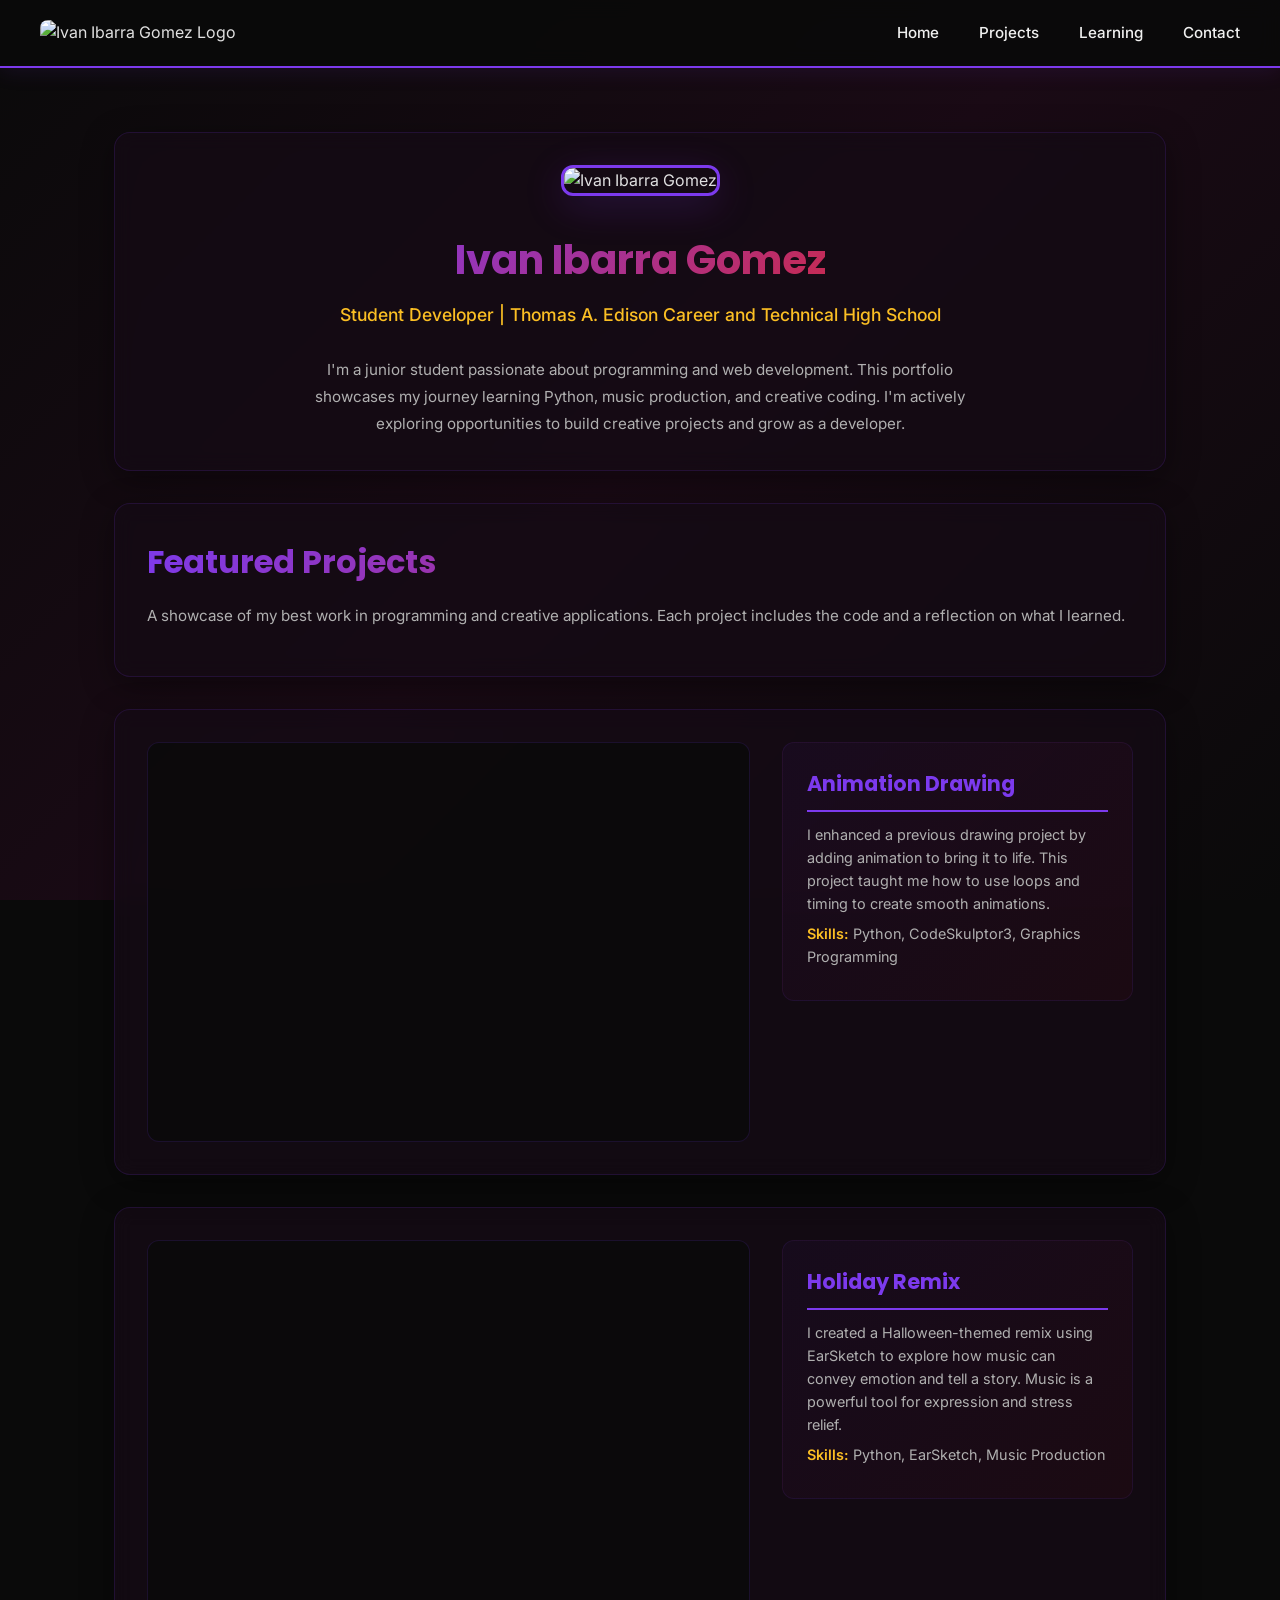
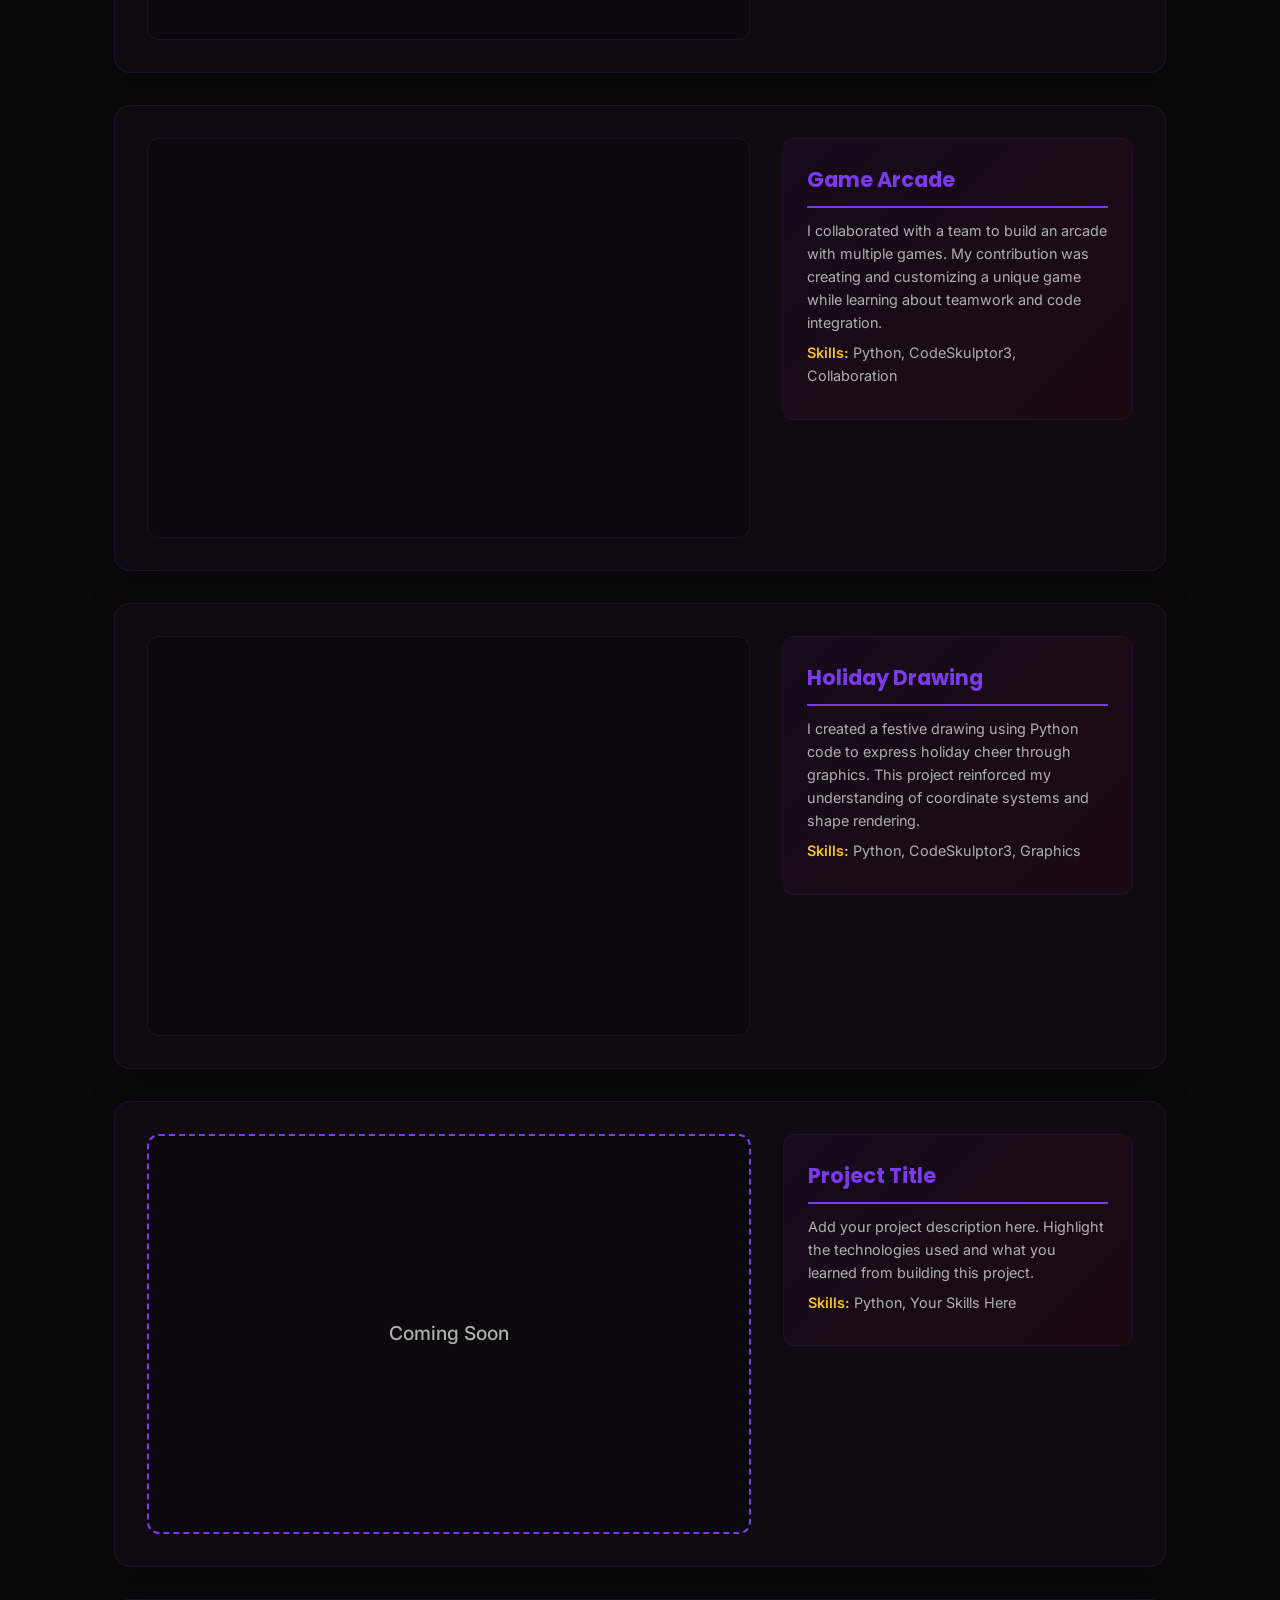
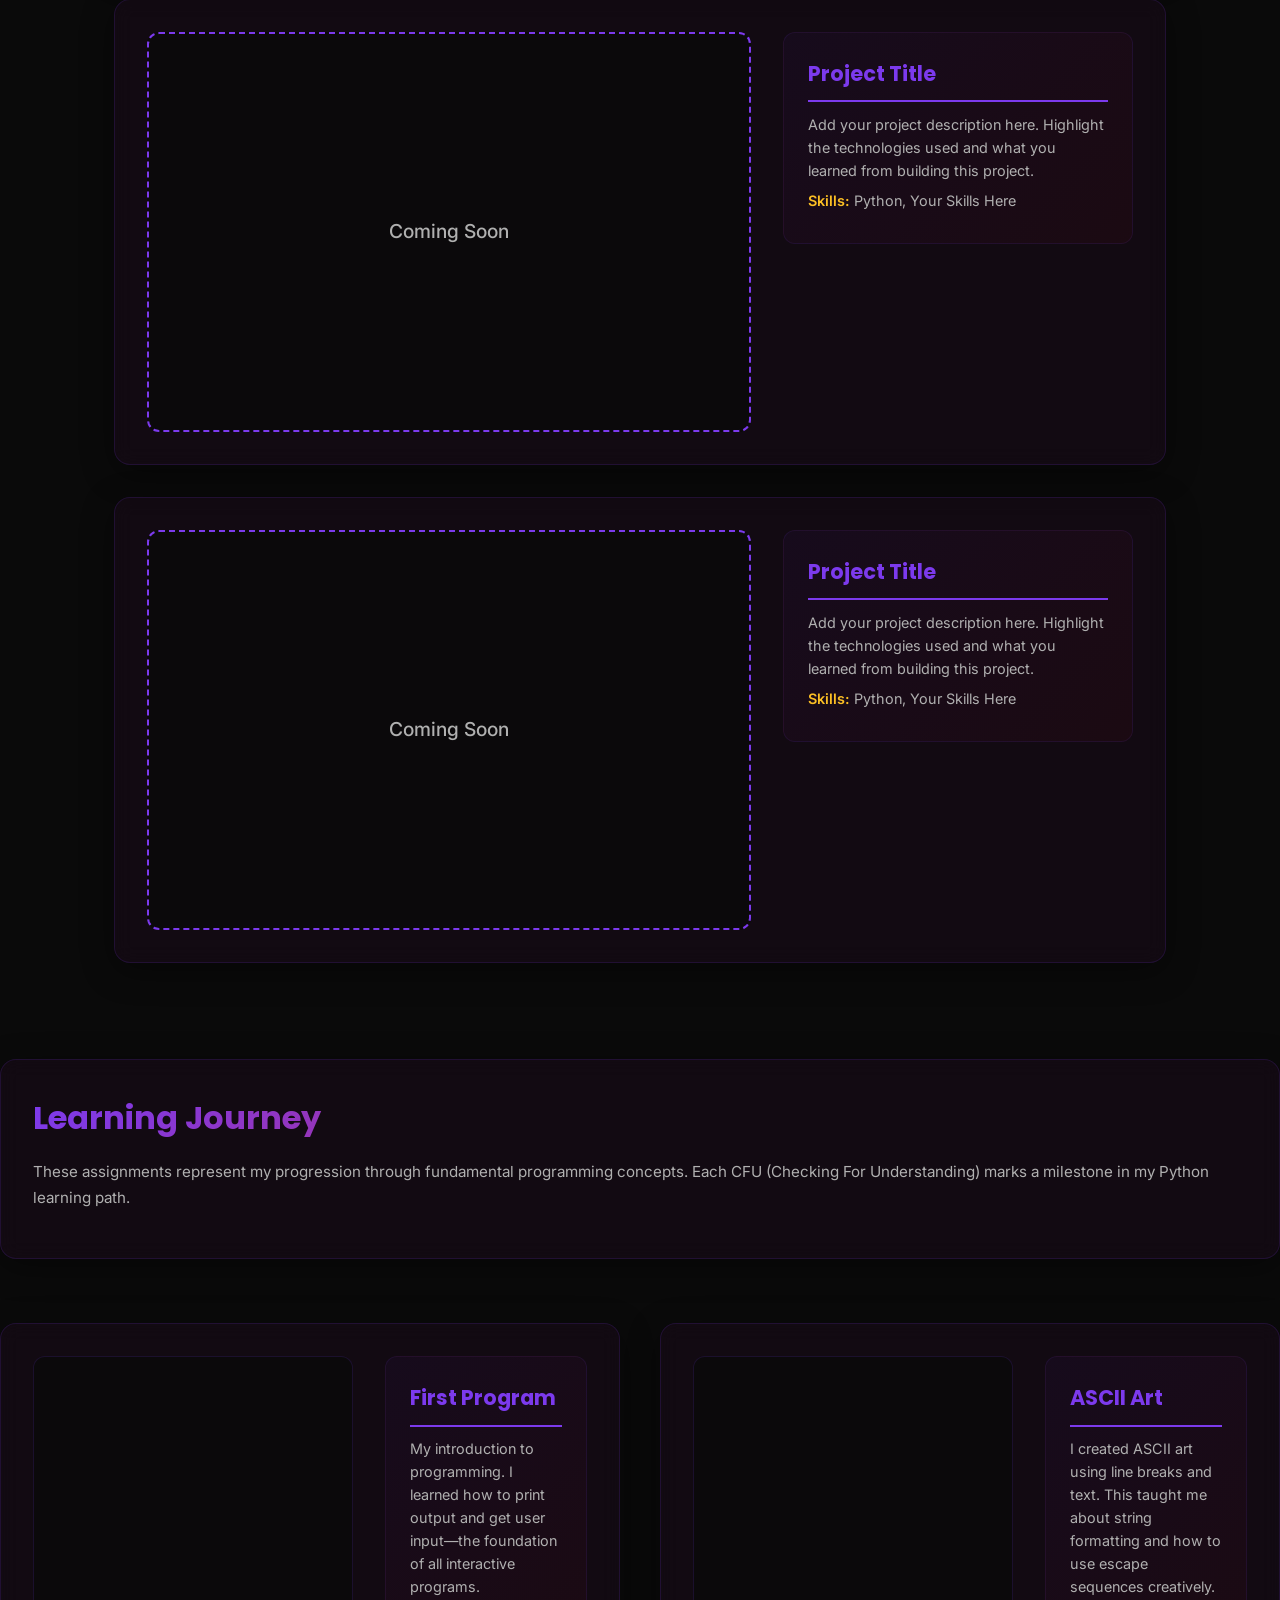
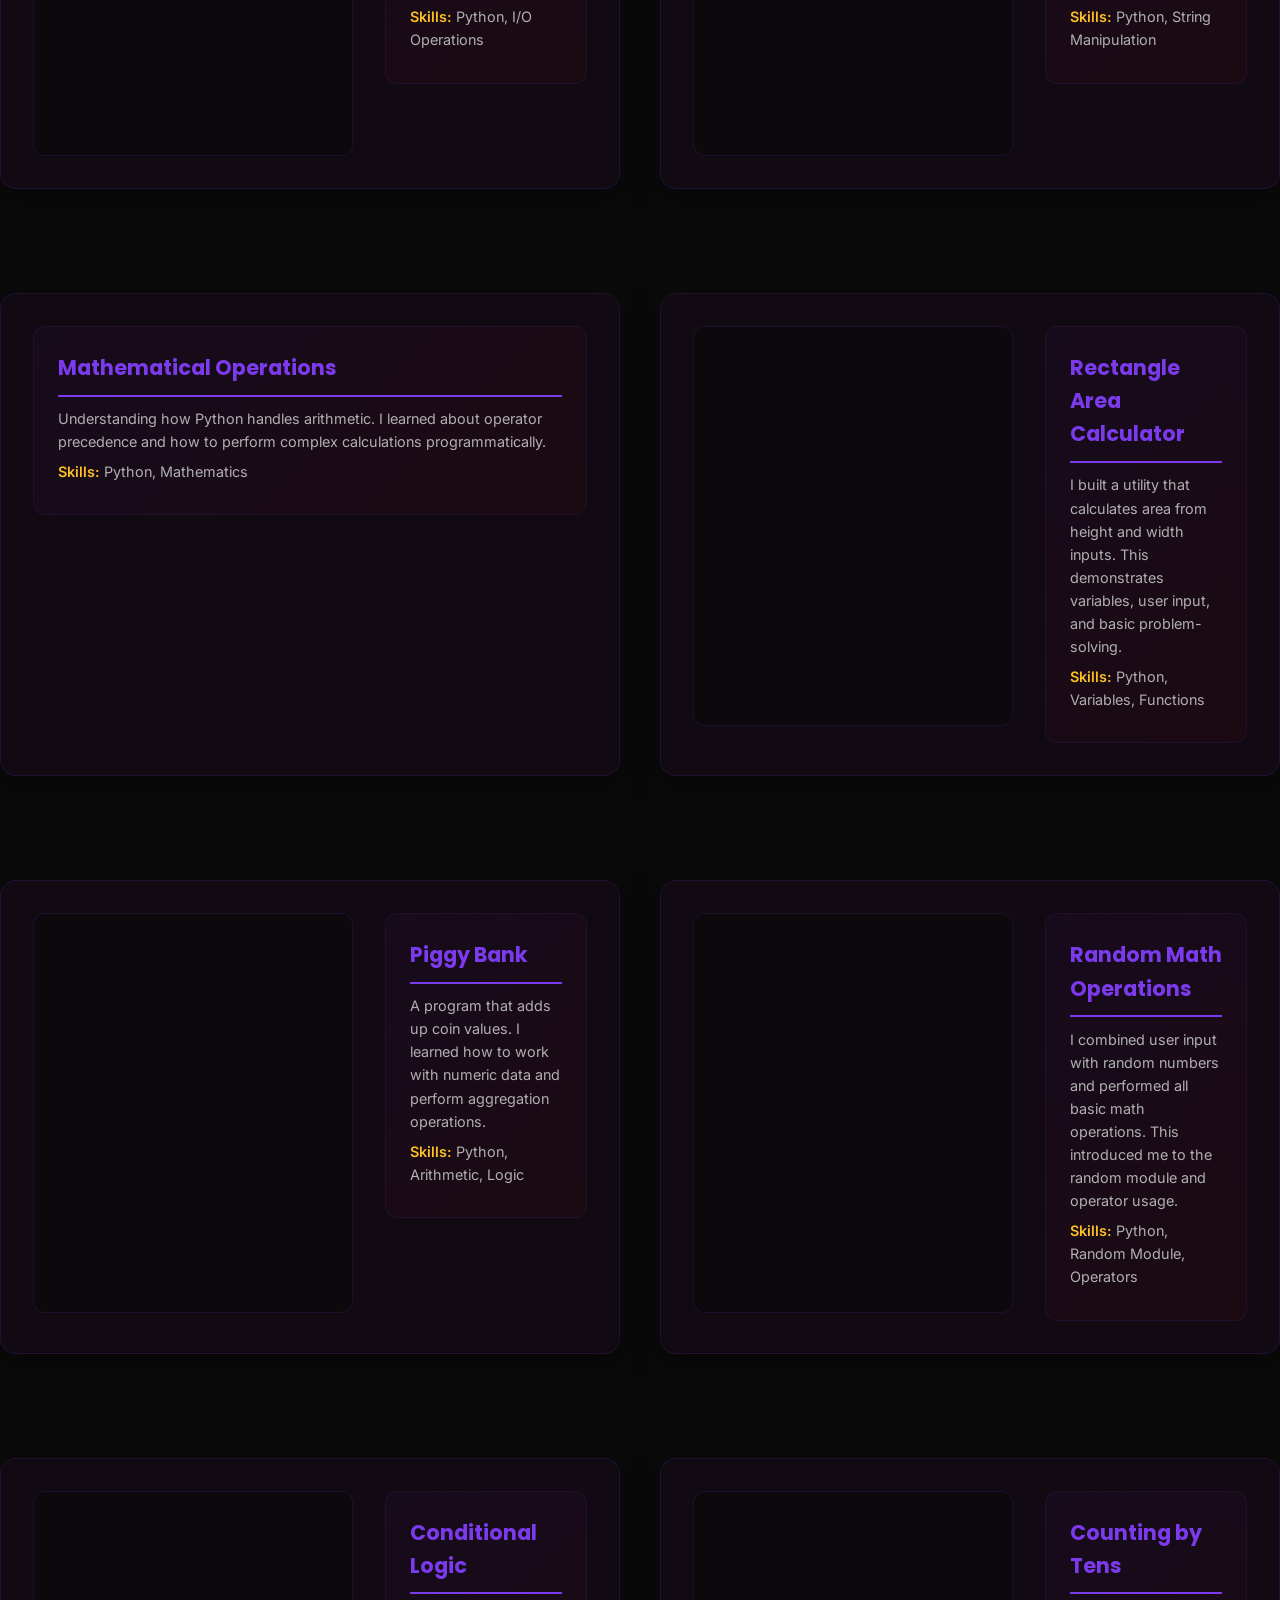
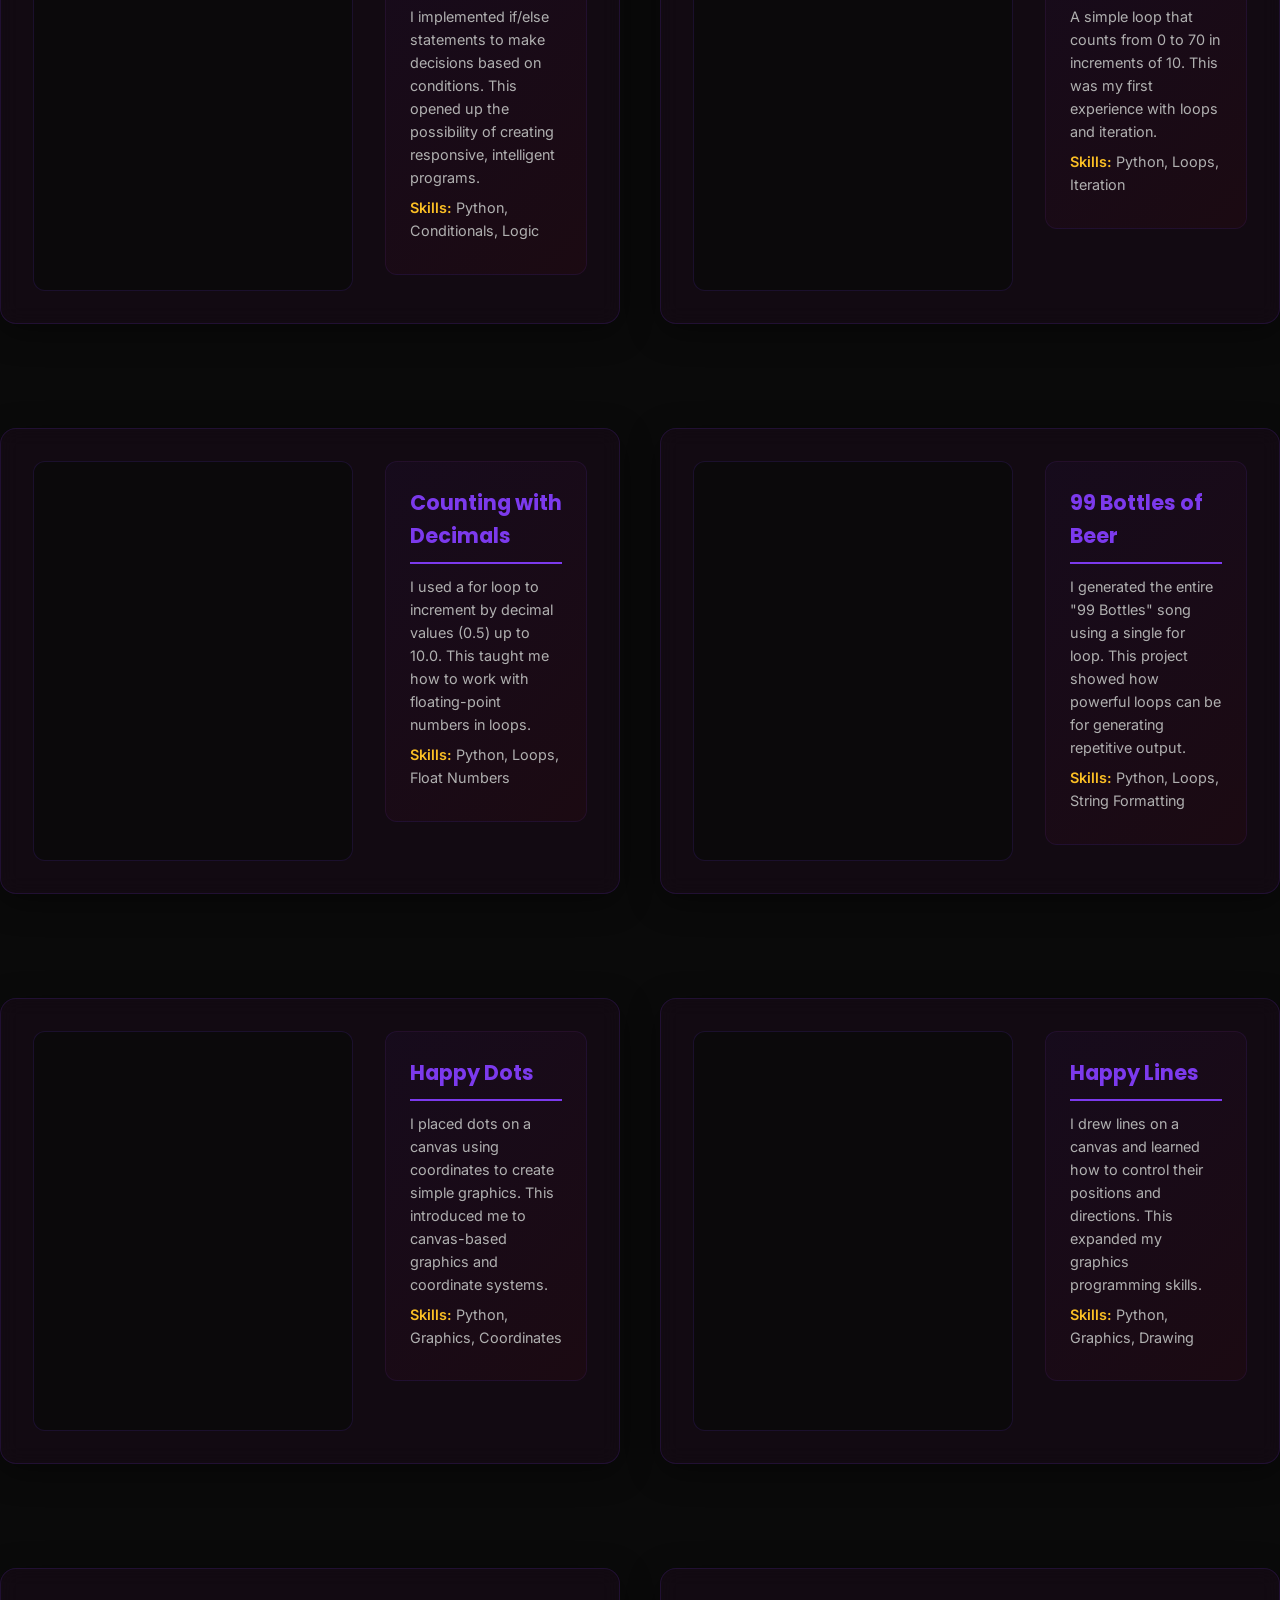
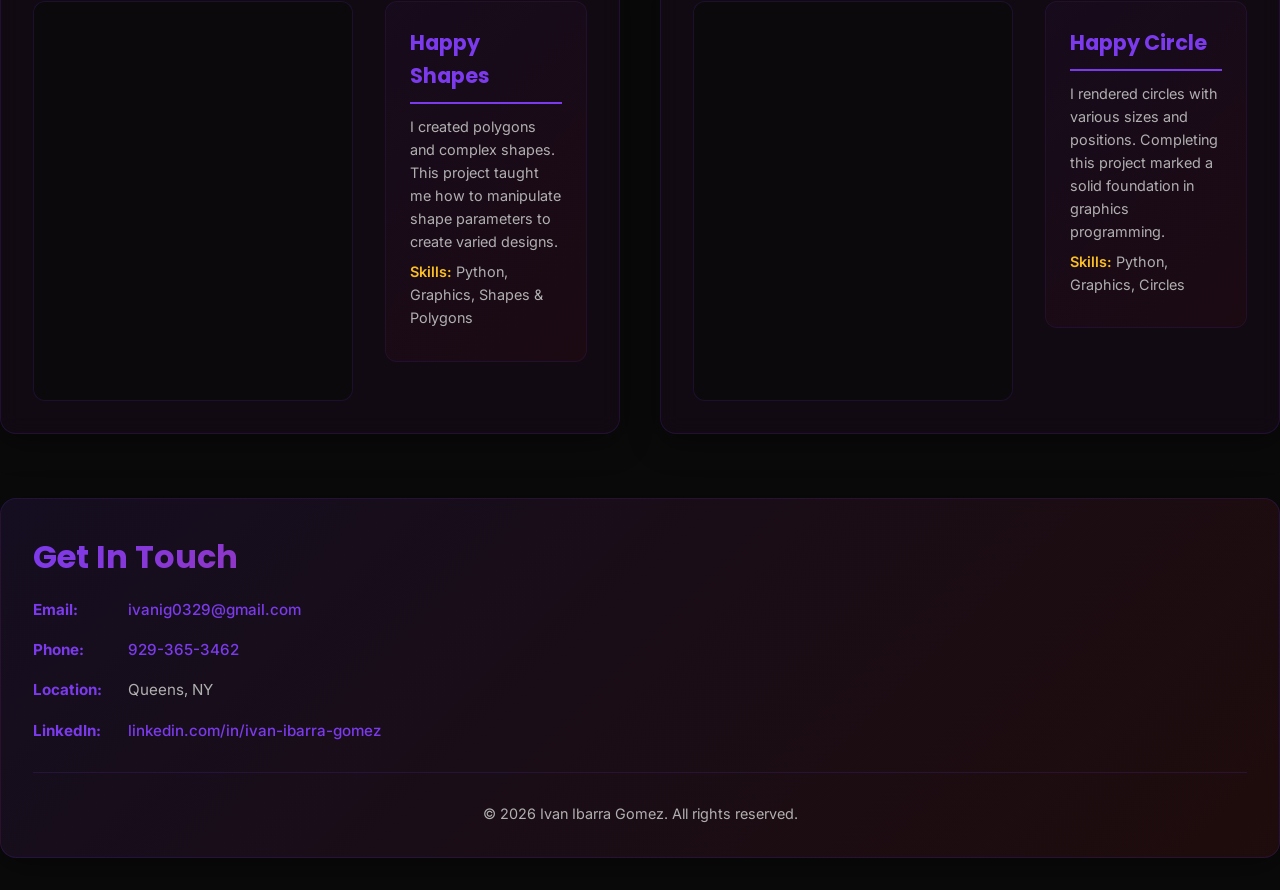
==== index.html @ 998ec5d0 "Update HTML: add profile photo references, add 3 featured project placeholders, complete bio text" ====
<!DOCTYPE html>
<html lang="en">
<head>
  <meta charset="UTF-8" />
  <meta name="viewport" content="width=device-width, initial-scale=1.0" />

  <meta name="description" content="Ivan Ibarra Gomez | Junior Fall Portfolio - Programming and Web Development Projects" />
  <meta name="keywords" content="portfolio, junior, projects, programming, web development, python, codeskulptor" />
  <meta name="author" content="Ivan Ibarra Gomez" />

  <title>Ivan Ibarra Gomez | Portfolio</title>

  <!-- Main stylesheet -->
  <link rel="stylesheet" href="style.css" />

  <!-- Favicon -->
  <link rel="icon" type="image/x-icon" href="favicon.png" />

  <!-- Google Fonts -->
  <link rel="preconnect" href="https://fonts.googleapis.com" />
  <link rel="preconnect" href="https://fonts.gstatic.com" crossorigin />
  <link href="https://fonts.googleapis.com/css2?family=Inter:wght@300;400;500;600;700&family=Poppins:wght@600;700&display=swap" rel="stylesheet" />
</head>

<body>

  <!-- NAVBAR -->
  <header>
    <nav class="navbar">
      <div class="navbar-left">
        <img src="profile.jpg" alt="Ivan Ibarra Gomez Logo" />
      </div>

      <ul class="navbar-right">
        <li><a href="#home">Home</a></li>
        <li><a href="#projects">Projects</a></li>
        <li><a href="#cfus">Learning</a></li>
        <li><a href="#contact">Contact</a></li>
      </ul>
    </nav>
  </header>

  <!-- MAIN CONTENT -->
  <main class="home-card" id="home">

    <!-- ABOUT / BIO CARD -->
    <section class="resource-card">
      <div class="bio">
        <div class="bio-pic">
          <img src="profile.jpg" alt="Ivan Ibarra Gomez" />
        </div>

        <div class="bio-text">
          <h1>Ivan Ibarra Gomez</h1>
          <h4>Student Developer | Thomas A. Edison Career and Technical High School</h4>
          <p>
            I'm a junior student passionate about programming and web development. This portfolio showcases my journey learning Python, music production, and creative coding. I'm actively exploring opportunities to build creative projects and grow as a developer.
          </p>
        </div>
      </div>
    </section>

    <!-- PROJECTS SECTION -->
    <section class="resource-card" id="projects">
      <h2>Featured Projects</h2>
      <p>A showcase of my best work in programming and creative applications. Each project includes the code and a reflection on what I learned.</p>
    </section>

    <!-- PROJECT 1: Animation Drawing -->
    <section class="resource-card">
      <div class="project">
        <iframe src="https://py3.codeskulptor.org/#user310_ij83y7EP8w_0.py" title="Animation Drawing Project"></iframe>

        <div class="reflection">
          <h3>Animation Drawing</h3>
          <p>
            I enhanced a previous drawing project by adding animation to bring it to life. This project taught me how to use loops and timing to create smooth animations.
          </p>
          <p><strong>Skills:</strong> Python, CodeSkulptor3, Graphics Programming</p>
        </div>
      </div>
    </section>

    <!-- PROJECT 2: Holiday Remix -->
    <section class="resource-card">
      <div class="project">
        <iframe width="100%" height="400" src="https://earsketch.gatech.edu/earsketch2/?sharing=N8_laJh599JZl4dzbaPSQQ&embedded=true"></iframe>
        <div class="reflection">
          <h3>Holiday Remix</h3>
          <p>
            I created a Halloween-themed remix using EarSketch to explore how music can convey emotion and tell a story. Music is a powerful tool for expression and stress relief.
          </p>
          <p><strong>Skills:</strong> Python, EarSketch, Music Production</p>
        </div>
      </div>
    </section>

    <!-- PROJECT 3: Game Arcade -->
    <section class="resource-card">
      <div class="project">
        <iframe src="https://py3.codeskulptor.org/?authuser=0#user310_ZbAPUK5KcWlrLmB.py" title="Game Arcade Project"></iframe>

        <div class="reflection">
          <h3>Game Arcade</h3>
          <p>
            I collaborated with a team to build an arcade with multiple games. My contribution was creating and customizing a unique game while learning about teamwork and code integration.
          </p>
          <p><strong>Skills:</strong> Python, CodeSkulptor3, Collaboration</p>
        </div>
      </div>
    </section>

    <!-- PROJECT 4: Holiday Drawing -->
    <section class="resource-card">
      <div class="project">
        <iframe src="https://py3.codeskulptor.org/?authuser=0#user310_fMppc1yhSt_0.py" title="Holiday Drawing Project"></iframe>

        <div class="reflection">
          <h3>Holiday Drawing</h3>
          <p>
            I created a festive drawing using Python code to express holiday cheer through graphics. This project reinforced my understanding of coordinate systems and shape rendering.
          </p>
          <p><strong>Skills:</strong> Python, CodeSkulptor3, Graphics</p>
        </div>
      </div>
    </section>

    <!-- PROJECT 5: Coming Soon -->
    <section class="resource-card">
      <div class="project">
        <div class="placeholder-iframe">
          <p>Coming Soon</p>
        </div>

        <div class="reflection">
          <h3>Project Title</h3>
          <p>
            Add your project description here. Highlight the technologies used and what you learned from building this project.
          </p>
          <p><strong>Skills:</strong> Python, Your Skills Here</p>
        </div>
      </div>
    </section>

    <!-- PROJECT 6: Coming Soon -->
    <section class="resource-card">
      <div class="project">
        <div class="placeholder-iframe">
          <p>Coming Soon</p>
        </div>

        <div class="reflection">
          <h3>Project Title</h3>
          <p>
            Add your project description here. Highlight the technologies used and what you learned from building this project.
          </p>
          <p><strong>Skills:</strong> Python, Your Skills Here</p>
        </div>
      </div>
    </section>

    <!-- PROJECT 7: Coming Soon -->
    <section class="resource-card">
      <div class="project">
        <div class="placeholder-iframe">
          <p>Coming Soon</p>
        </div>

        <div class="reflection">
          <h3>Project Title</h3>
          <p>
            Add your project description here. Highlight the technologies used and what you learned from building this project.
          </p>
          <p><strong>Skills:</strong> Python, Your Skills Here</p>
        </div>
      </div>
    </section>

  </main>

  <!-- CFUS / LEARNING SECTION -->
  <section class="resource-card" id="cfus">
    <h2>Learning Journey</h2>
    <p>These assignments represent my progression through fundamental programming concepts. Each CFU (Checking For Understanding) marks a milestone in my Python learning path.</p>
  </section>

  <div class="new-grid">
    <!-- CFU #1 -->
    <section class="resource-card">
      <div class="project">
        <iframe src="https://py3.codeskulptor.org/#user311_OfkSlnHh4y_0.py" title="CFU #1: First Program"></iframe>
        <div class="reflection">
          <h3>First Program</h3>
          <p>My introduction to programming. I learned how to print output and get user input—the foundation of all interactive programs.</p>
          <p><strong>Skills:</strong> Python, I/O Operations</p>
        </div>
      </div>
    </section>

    <!-- CFU #2 -->
    <section class="resource-card">
      <div class="project">
        <iframe src="https://py3.codeskulptor.org/#user310_QPef5Xkw5dmSYdQ.py" title="CFU #2: ASCII Art"></iframe>
        <div class="reflection">
          <h3>ASCII Art</h3>
          <p>I created ASCII art using line breaks and text. This taught me about string formatting and how to use escape sequences creatively.</p>
          <p><strong>Skills:</strong> Python, String Manipulation</p>
        </div>
      </div>
    </section>

    <!-- CFU #3 -->
    <section class="resource-card">
      <div class="project">
        <div class="reflection">
          <h3>Mathematical Operations</h3>
          <p>Understanding how Python handles arithmetic. I learned about operator precedence and how to perform complex calculations programmatically.</p>
          <p><strong>Skills:</strong> Python, Mathematics</p>
        </div>
      </div>
    </section>

    <!-- CFU #4 -->
    <section class="resource-card">
      <div class="project">
        <iframe src="https://py3.codeskulptor.org/#user310_FG5c18AMWNDOZmO.py" title="CFU #4: Rectangle Calculator"></iframe>
        <div class="reflection">
          <h3>Rectangle Area Calculator</h3>
          <p>I built a utility that calculates area from height and width inputs. This demonstrates variables, user input, and basic problem-solving.</p>
          <p><strong>Skills:</strong> Python, Variables, Functions</p>
        </div>
      </div>
    </section>

    <!-- CFU #5 -->
    <section class="resource-card">
      <div class="project">
        <iframe src="https://py3.codeskulptor.org/#user310_QPef5Xkw5dmSYdQ.py" title="CFU #5: Piggy Bank"></iframe>
        <div class="reflection">
          <h3>Piggy Bank</h3>
          <p>A program that adds up coin values. I learned how to work with numeric data and perform aggregation operations.</p>
          <p><strong>Skills:</strong> Python, Arithmetic, Logic</p>
        </div>
      </div>
    </section>

    <!-- CFU #6 -->
    <section class="resource-card">
      <div class="project">
        <iframe src="https://py3.codeskulptor.org/#user310_AxSGploixjKQURq.py" title="CFU #6: Math Operations"></iframe>
        <div class="reflection">
          <h3>Random Math Operations</h3>
          <p>I combined user input with random numbers and performed all basic math operations. This introduced me to the random module and operator usage.</p>
          <p><strong>Skills:</strong> Python, Random Module, Operators</p>
        </div>
      </div>
    </section>

    <!-- CFU #7 -->
    <section class="resource-card">
      <div class="project">
        <iframe src="https://py3.codeskulptor.org/#user310_QPef5Xkw5dmSYdQ.py" title="CFU #7: Conditionals"></iframe>
        <div class="reflection">
          <h3>Conditional Logic</h3>
          <p>I implemented if/else statements to make decisions based on conditions. This opened up the possibility of creating responsive, intelligent programs.</p>
          <p><strong>Skills:</strong> Python, Conditionals, Logic</p>
        </div>
      </div>
    </section>

    <!-- CFU #8 -->
    <section class="resource-card">
      <div class="project">
        <iframe src="https://py3.codeskulptor.org/#user310_g5o4GBj4SDSEe5T.py" title="CFU #8: Counting Loop"></iframe>
        <div class="reflection">
          <h3>Counting by Tens</h3>
          <p>A simple loop that counts from 0 to 70 in increments of 10. This was my first experience with loops and iteration.</p>
          <p><strong>Skills:</strong> Python, Loops, Iteration</p>
        </div>
      </div>
    </section>

    <!-- CFU #9 -->
    <section class="resource-card">
      <div class="project">
        <iframe src="https://py3.codeskulptor.org/#user310_b3lbjRXqIVoy5Bj.py" title="CFU #9: Decimal Counting"></iframe>
        <div class="reflection">
          <h3>Counting with Decimals</h3>
          <p>I used a for loop to increment by decimal values (0.5) up to 10.0. This taught me how to work with floating-point numbers in loops.</p>
          <p><strong>Skills:</strong> Python, Loops, Float Numbers</p>
        </div>
      </div>
    </section>

    <!-- CFU #10 -->
    <section class="resource-card">
      <div class="project">
        <iframe src="https://py3.codeskulptor.org/#user310_FQrbOHEHuqz7FaU.py" title="CFU #10: 99 Bottles Song"></iframe>
        <div class="reflection">
          <h3>99 Bottles of Beer</h3>
          <p>I generated the entire "99 Bottles" song using a single for loop. This project showed how powerful loops can be for generating repetitive output.</p>
          <p><strong>Skills:</strong> Python, Loops, String Formatting</p>
        </div>
      </div>
    </section>

    <!-- CFU #11 -->
    <section class="resource-card">
      <div class="project">
        <iframe src="https://py3.codeskulptor.org/#user310_Kd15QjwcU7_3.py" title="CFU #11: Happy Dots"></iframe>
        <div class="reflection">
          <h3>Happy Dots</h3>
          <p>I placed dots on a canvas using coordinates to create simple graphics. This introduced me to canvas-based graphics and coordinate systems.</p>
          <p><strong>Skills:</strong> Python, Graphics, Coordinates</p>
        </div>
      </div>
    </section>

    <!-- CFU #12 -->
    <section class="resource-card">
      <div class="project">
        <iframe src="https://py3.codeskulptor.org/#user310_QPef5Xkw5dmSYdQ.py" title="CFU #12: Happy Lines"></iframe>
        <div class="reflection">
          <h3>Happy Lines</h3>
          <p>I drew lines on a canvas and learned how to control their positions and directions. This expanded my graphics programming skills.</p>
          <p><strong>Skills:</strong> Python, Graphics, Drawing</p>
        </div>
      </div>
    </section>

    <!-- CFU #13 -->
    <section class="resource-card">
      <div class="project">
        <iframe src="https://py3.codeskulptor.org/#user310_qBQJPwcl6t_0.py" title="CFU #13: Shapes"></iframe>
        <div class="reflection">
          <h3>Happy Shapes</h3>
          <p>I created polygons and complex shapes. This project taught me how to manipulate shape parameters to create varied designs.</p>
          <p><strong>Skills:</strong> Python, Graphics, Shapes & Polygons</p>
        </div>
      </div>
    </section>

    <!-- CFU #14 -->
    <section class="resource-card">
      <div class="project">
        <iframe src="https://py3.codeskulptor.org/#user310_YLNShuiK9w_0.py" title="CFU #14: Circle Drawing"></iframe>
        <div class="reflection">
          <h3>Happy Circle</h3>
          <p>I rendered circles with various sizes and positions. Completing this project marked a solid foundation in graphics programming.</p>
          <p><strong>Skills:</strong> Python, Graphics, Circles</p>
        </div>
      </div>
    </section>
  </div>

  <!-- CONTACT SECTION -->
  <section class="resource-card" id="contact">
    <h2>Get In Touch</h2>
    <ul>
      <li><strong>Email:</strong> <a href="mailto:ivanig0329@gmail.com">ivanig0329@gmail.com</a></li>
      <li><strong>Phone:</strong> <a href="tel:+19293653462">929-365-3462</a></li>
      <li><strong>Location:</strong> Queens, NY</li>
      <li><strong>LinkedIn:</strong> <a href="https://www.linkedin.com/in/ivan-ibarra-gomez-24b6a436a">linkedin.com/in/ivan-ibarra-gomez</a></li>
    </ul>

    <footer>
      <p>© <span id="year"></span> Ivan Ibarra Gomez. All rights reserved.</p>
    </footer>
  </section>

  <script>
    // Auto-update the year in the footer
    document.getElementById("year").textContent = new Date().getFullYear();
  </script>

</body>
</html>
---- style.css ----
/* =========================
   GLOBAL / RESET
========================= */
* {
  box-sizing: border-box;
}

html {
  scroll-behavior: smooth;
}

@import url('https://fonts.googleapis.com/css2?family=Inter:wght@300;400;500;600;700&family=Poppins:wght@600;700&display=swap');

body {
  margin: 0;
  font-family: 'Inter', -apple-system, BlinkMacSystemFont, 'Segoe UI', sans-serif;
  color: #e0e0e0;
  background-color: #0a0a0a;
  background-image: linear-gradient(135deg, #0a0a0a 0%, #1a0a15 50%, #0a0a0a 100%);
  background-attachment: fixed;
  line-height: 1.6;
}

:root {
  --purple-primary: #7c3aed;
  --purple-dark: #5b21b6;
  --red-primary: #dc2626;
  --red-accent: #ef4444;
  --black-bg: #0a0a0a;
  --card-bg: rgba(20, 10, 20, 0.8);
  --card-border: rgba(124, 58, 237, 0.15);
  --text-primary: #f0f0f0;
  --text-secondary: #b0b0b0;
  --accent-gold: #fbbf24;
}

/* =========================
   NAVBAR
========================= */
.navbar {
  background: rgba(10, 10, 10, 0.95);
  backdrop-filter: blur(10px);
  padding: 1.25em 2.5em;
  display: flex;
  justify-content: space-between;
  align-items: center;
  border-bottom: 2px solid var(--purple-primary);
  position: sticky;
  top: 0;
  z-index: 1000;
  box-shadow: 0 4px 20px rgba(124, 58, 237, 0.1);
}

.navbar-left img {
  height: 40px;
  width: auto;
  border-radius: 8px;
  object-fit: cover;
  object-position: center top;
  transition: transform 0.3s ease;
}

.navbar-left img:hover {
  transform: scale(1.05);
}

.navbar-right {
  list-style: none;
  display: flex;
  gap: 2.5em;
  margin: 0;
  padding: 0;
}

.navbar-right a {
  color: var(--text-primary);
  text-decoration: none;
  font-weight: 500;
  font-size: 0.95em;
  position: relative;
  transition: color 0.3s ease;
}

.navbar-right a::after {
  content: '';
  position: absolute;
  bottom: -4px;
  left: 0;
  width: 0;
  height: 2px;
  background: linear-gradient(90deg, var(--purple-primary), var(--red-primary));
  transition: width 0.3s ease;
}

.navbar-right a:hover {
  color: var(--purple-primary);
}

.navbar-right a:hover::after {
  width: 100%;
}

/* =========================
   PAGE LAYOUT
========================= */
.home-card {
  max-width: 1100px;
  margin: 0 auto;
  padding: 2em 1.5em;
}

/* =========================
   CARDS
========================= */
.resource-card {
  background-color: var(--card-bg);
  margin: 2em auto;
  padding: 2em;
  border-radius: 16px;
  box-shadow: 0 8px 32px rgba(0, 0, 0, 0.4);
  border: 1px solid var(--card-border);
  backdrop-filter: blur(10px);
  transition: all 0.3s ease;
}

.resource-card:hover {
  border-color: rgba(124, 58, 237, 0.3);
  box-shadow: 0 12px 48px rgba(124, 58, 237, 0.15);
  transform: translateY(-2px);
}

.resource-card h2 {
  font-family: 'Poppins', sans-serif;
  font-size: 2em;
  color: var(--text-primary);
  margin-top: 0;
  margin-bottom: 0.5em;
  background: linear-gradient(135deg, var(--purple-primary), var(--red-primary));
  -webkit-background-clip: text;
  -webkit-text-fill-color: transparent;
  background-clip: text;
}

.resource-card > p {
  color: var(--text-secondary);
  font-size: 0.95em;
  line-height: 1.7;
}

/* =========================
   BIO SECTION
========================= */
.bio {
  display: flex;
  flex-direction: column;
  align-items: center;
  text-align: center;
  gap: 2em;
}

.bio-pic img {
  width: 180px;
  height: 180px;
  border-radius: 12px;
  border: 3px solid var(--purple-primary);
  object-fit: cover;
  object-position: center top;
  box-shadow: 0 10px 40px rgba(124, 58, 237, 0.2);
  transition: transform 0.3s ease;
}

.bio-pic img:hover {
  transform: scale(1.05);
}

.bio-text h1 {
  font-family: 'Poppins', sans-serif;
  font-size: 2.5em;
  margin: 0;
  color: var(--text-primary);
  background: linear-gradient(135deg, var(--purple-primary), var(--red-primary));
  -webkit-background-clip: text;
  -webkit-text-fill-color: transparent;
  background-clip: text;
}

.bio-text h4 {
  margin: 0.5em 0 1.5em 0;
  font-weight: 500;
  color: var(--accent-gold);
  font-size: 1.1em;
}

.bio-text p {
  color: var(--text-secondary);
  font-size: 0.95em;
  line-height: 1.8;
  max-width: 700px;
  margin: 0;
}

/* =========================
   PROJECT LAYOUT
========================= */
.project {
  display: flex;
  gap: 2em;
  align-items: flex-start;
}

.project iframe {
  flex: 2;
  min-width: 320px;
  height: 400px;
  border: none;
  background-color: rgba(10, 10, 10, 0.8);
  border-radius: 12px;
  border: 1px solid var(--card-border);
  transition: all 0.3s ease;
}

.project iframe:hover {
  transform: translateY(-6px);
  box-shadow: 0 16px 48px rgba(124, 58, 237, 0.2);
  border-color: rgba(124, 58, 237, 0.3);
}

.placeholder-iframe {
  flex: 2;
  min-width: 320px;
  height: 400px;
  background-color: rgba(10, 10, 10, 0.8);
  border-radius: 12px;
  border: 2px dashed var(--purple-primary);
  display: flex;
  align-items: center;
  justify-content: center;
  transition: all 0.3s ease;
}

.placeholder-iframe p {
  color: var(--text-secondary);
  font-size: 1.2em;
  font-weight: 500;
}

.reflection {
  flex: 1;
  background: linear-gradient(135deg, rgba(124, 58, 237, 0.05), rgba(220, 38, 38, 0.05));
  padding: 1.5em;
  border-radius: 12px;
  border: 1px solid rgba(124, 58, 237, 0.1);
}

.reflection h3 {
  margin-top: 0;
  margin-bottom: 0.5em;
  color: var(--purple-primary);
  font-family: 'Poppins', sans-serif;
  font-size: 1.3em;
  border-bottom: 2px solid var(--purple-primary);
  padding-bottom: 0.5em;
}

.reflection p {
  font-size: 0.9em;
  color: var(--text-secondary);
  margin: 0.5em 0;
  line-height: 1.6;
}

.reflection strong {
  color: var(--accent-gold);
  font-weight: 600;
}

/* =========================
   GRID LAYOUT FOR CFUS
========================= */
.new-grid {
  display: grid;
  grid-template-columns: repeat(auto-fit, minmax(500px, 1fr));
  gap: 2.5em;
  margin-top: 1.5em;
}

/* =========================
   CONTACT SECTION
========================= */
#contact {
  background: linear-gradient(135deg, rgba(124, 58, 237, 0.1), rgba(220, 38, 38, 0.1));
  border: 1px solid var(--card-border);
}

#contact ul {
  list-style: none;
  padding: 0;
  margin: 1em 0;
  display: flex;
  flex-direction: column;
  gap: 1em;
}

#contact li {
  display: flex;
  align-items: center;
  gap: 1em;
  font-size: 0.95em;
  color: var(--text-secondary);
}

#contact strong {
  color: var(--purple-primary);
  min-width: 80px;
}

#contact a {
  color: var(--purple-primary);
  text-decoration: none;
  transition: color 0.3s ease;
  font-weight: 500;
}

#contact a:hover {
  color: var(--red-primary);
  text-decoration: underline;
}

/* =========================
   FOOTER
========================= */
footer {
  text-align: center;
  font-size: 0.9em;
  color: var(--text-secondary);
  margin-top: 2em;
  padding-top: 2em;
  border-top: 1px solid var(--card-border);
}

footer p {
  margin: 0;
}

/* =========================
   LINKS / ICONS
========================= */
.skill-images {
  display: flex;
  justify-content: center;
  gap: 1.5em;
  margin-top: 1.5em;
  flex-wrap: wrap;
}

.picture {
  transition: all 0.3s ease;
}

.picture:hover {
  transform: translateY(-4px) scale(1.08);
}

.link-pic {
  height: 60px;
  width: 60px;
  border-radius: 10px;
  border: 2px solid var(--purple-primary);
  object-fit: cover;
  transition: all 0.3s ease;
}

.link-pic:hover {
  border-color: var(--red-primary);
  box-shadow: 0 8px 24px rgba(124, 58, 237, 0.3);
}

/* =========================
   RESPONSIVE
========================= */
@media (max-width: 1024px) {
  .project {
    flex-direction: column;
    gap: 1.5em;
  }

  .project iframe,
  .placeholder-iframe {
    width: 100%;
    min-width: 0;
    height: 350px;
  }
}

@media (max-width: 768px) {
  .navbar {
    flex-direction: column;
    gap: 1.25em;
    padding: 1em 1.5em;
  }

  .navbar-right {
    gap: 1.5em;
    font-size: 0.9em;
  }

  .bio-text h1 {
    font-size: 2em;
  }

  .new-grid {
    grid-template-columns: 1fr;
  }

  .resource-card {
    padding: 1.5em;
  }
}

@media (max-width: 600px) {
  .navbar-left img {
    height: 32px;
  }

  .navbar-right {
    gap: 1em;
    font-size: 0.85em;
  }

  .bio-pic img {
    width: 140px;
    height: 140px;
  }

  .bio-text h1 {
    font-size: 1.6em;
  }

  .resource-card h2 {
    font-size: 1.5em;
  }

  .reflection h3 {
    font-size: 1.1em;
  }
}

/* =========================
   ANIMATIONS
========================= */
@keyframes fadeIn {
  from {
    opacity: 0;
    transform: translateY(20px);
  }
  to {
    opacity: 1;
    transform: translateY(0);
  }
}

.resource-card {
  animation: fadeIn 0.6s ease-out;
}
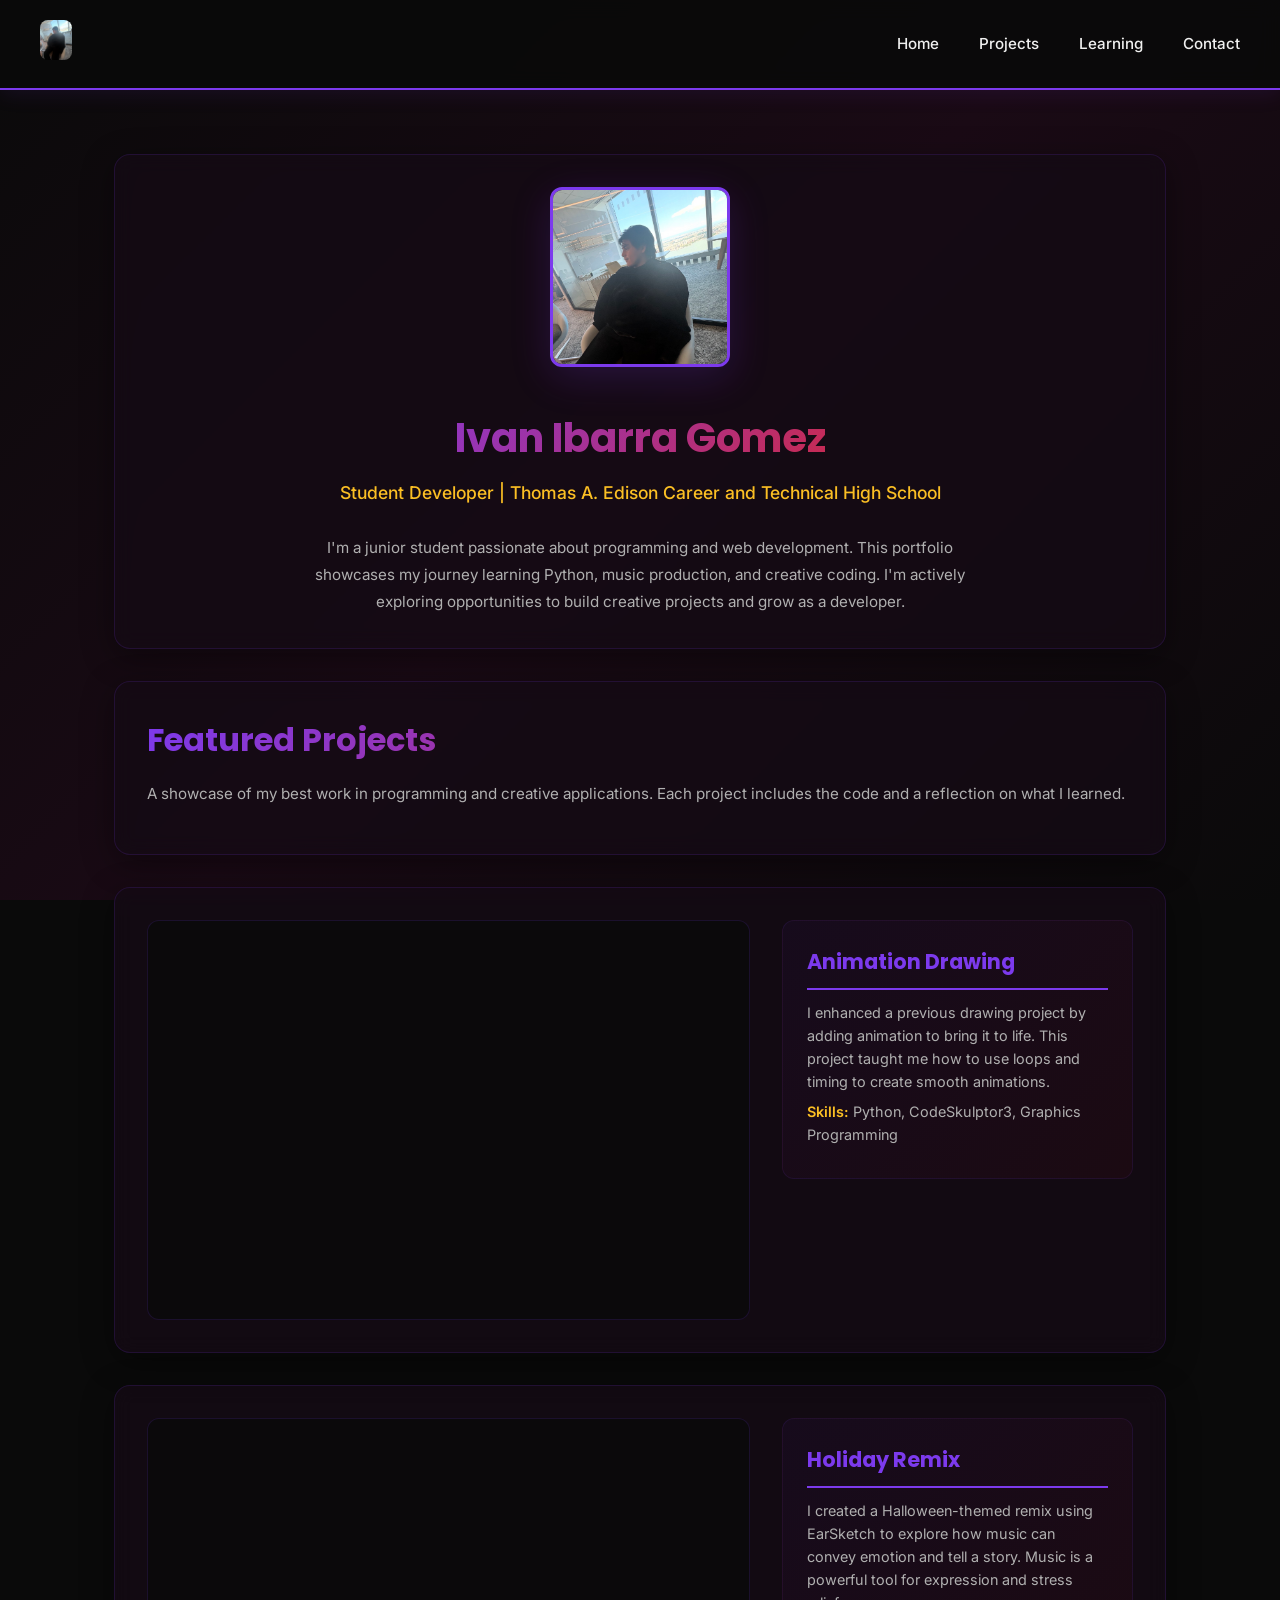
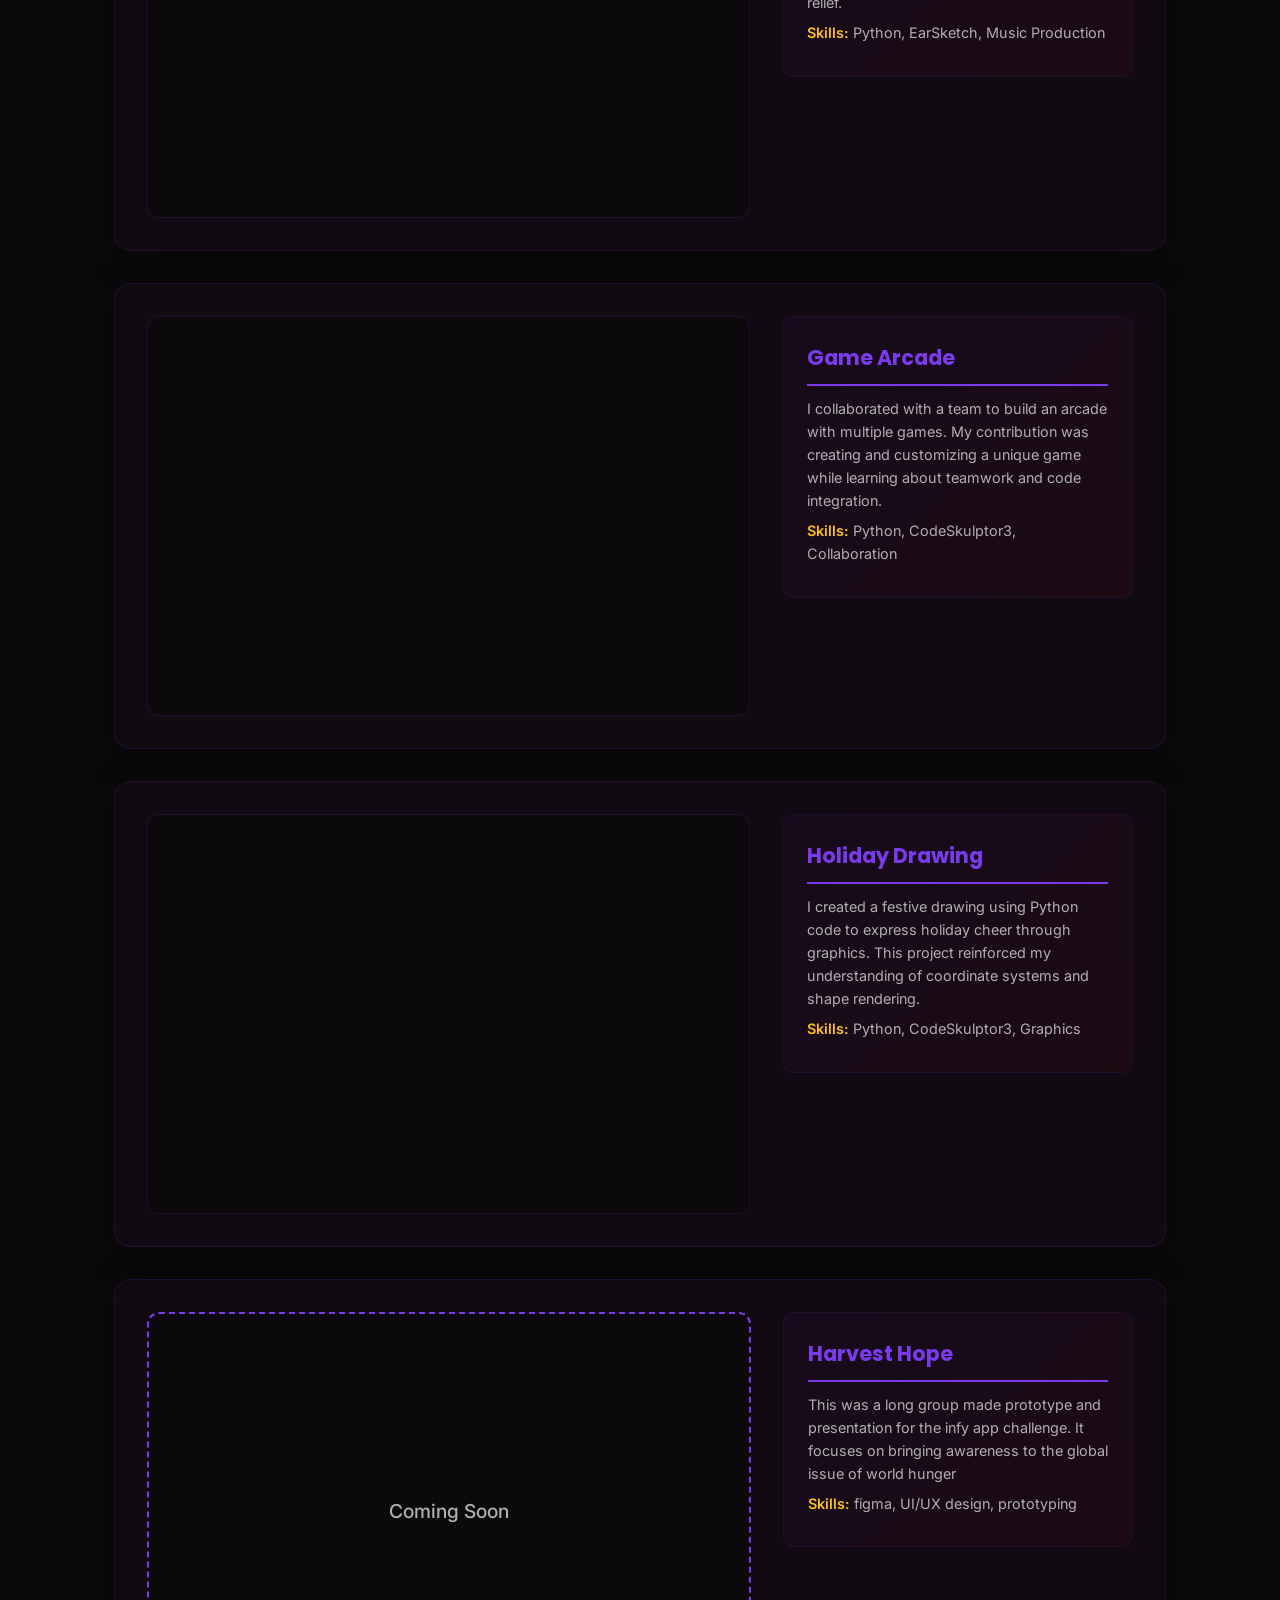
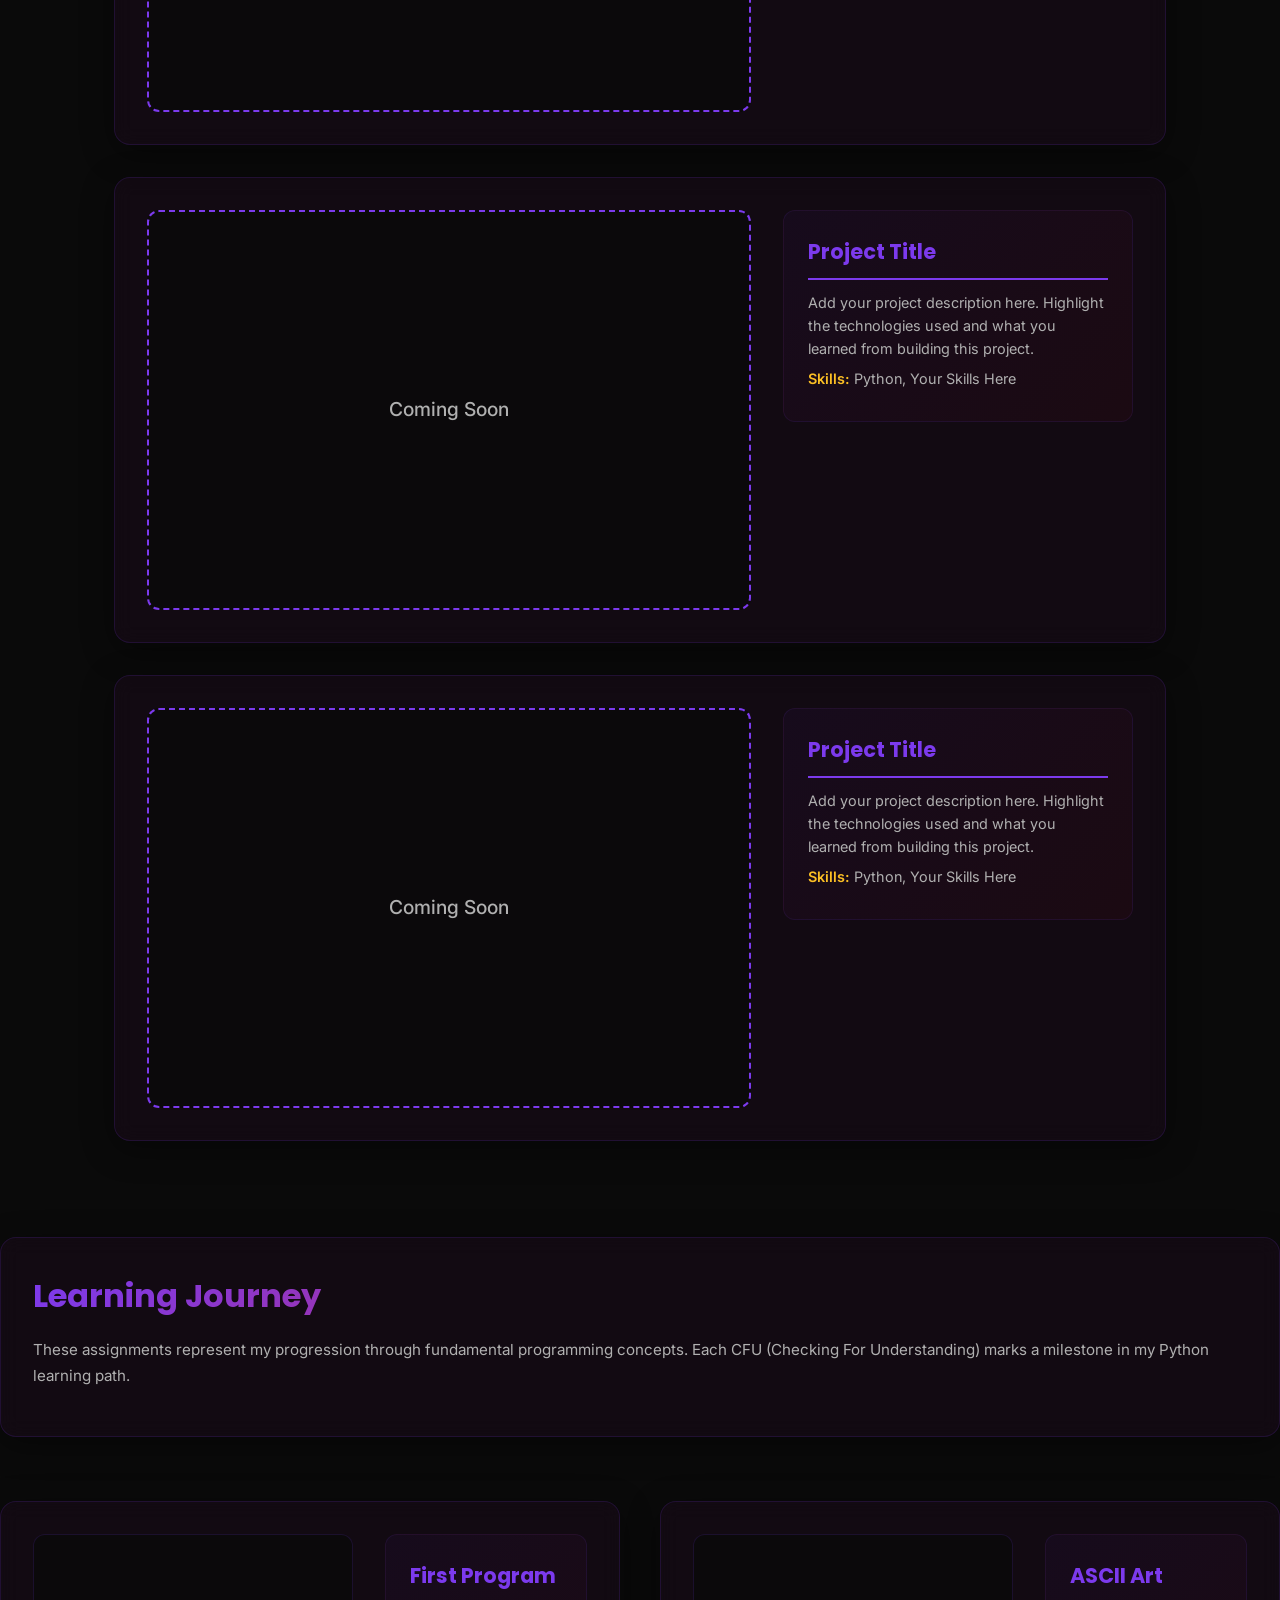
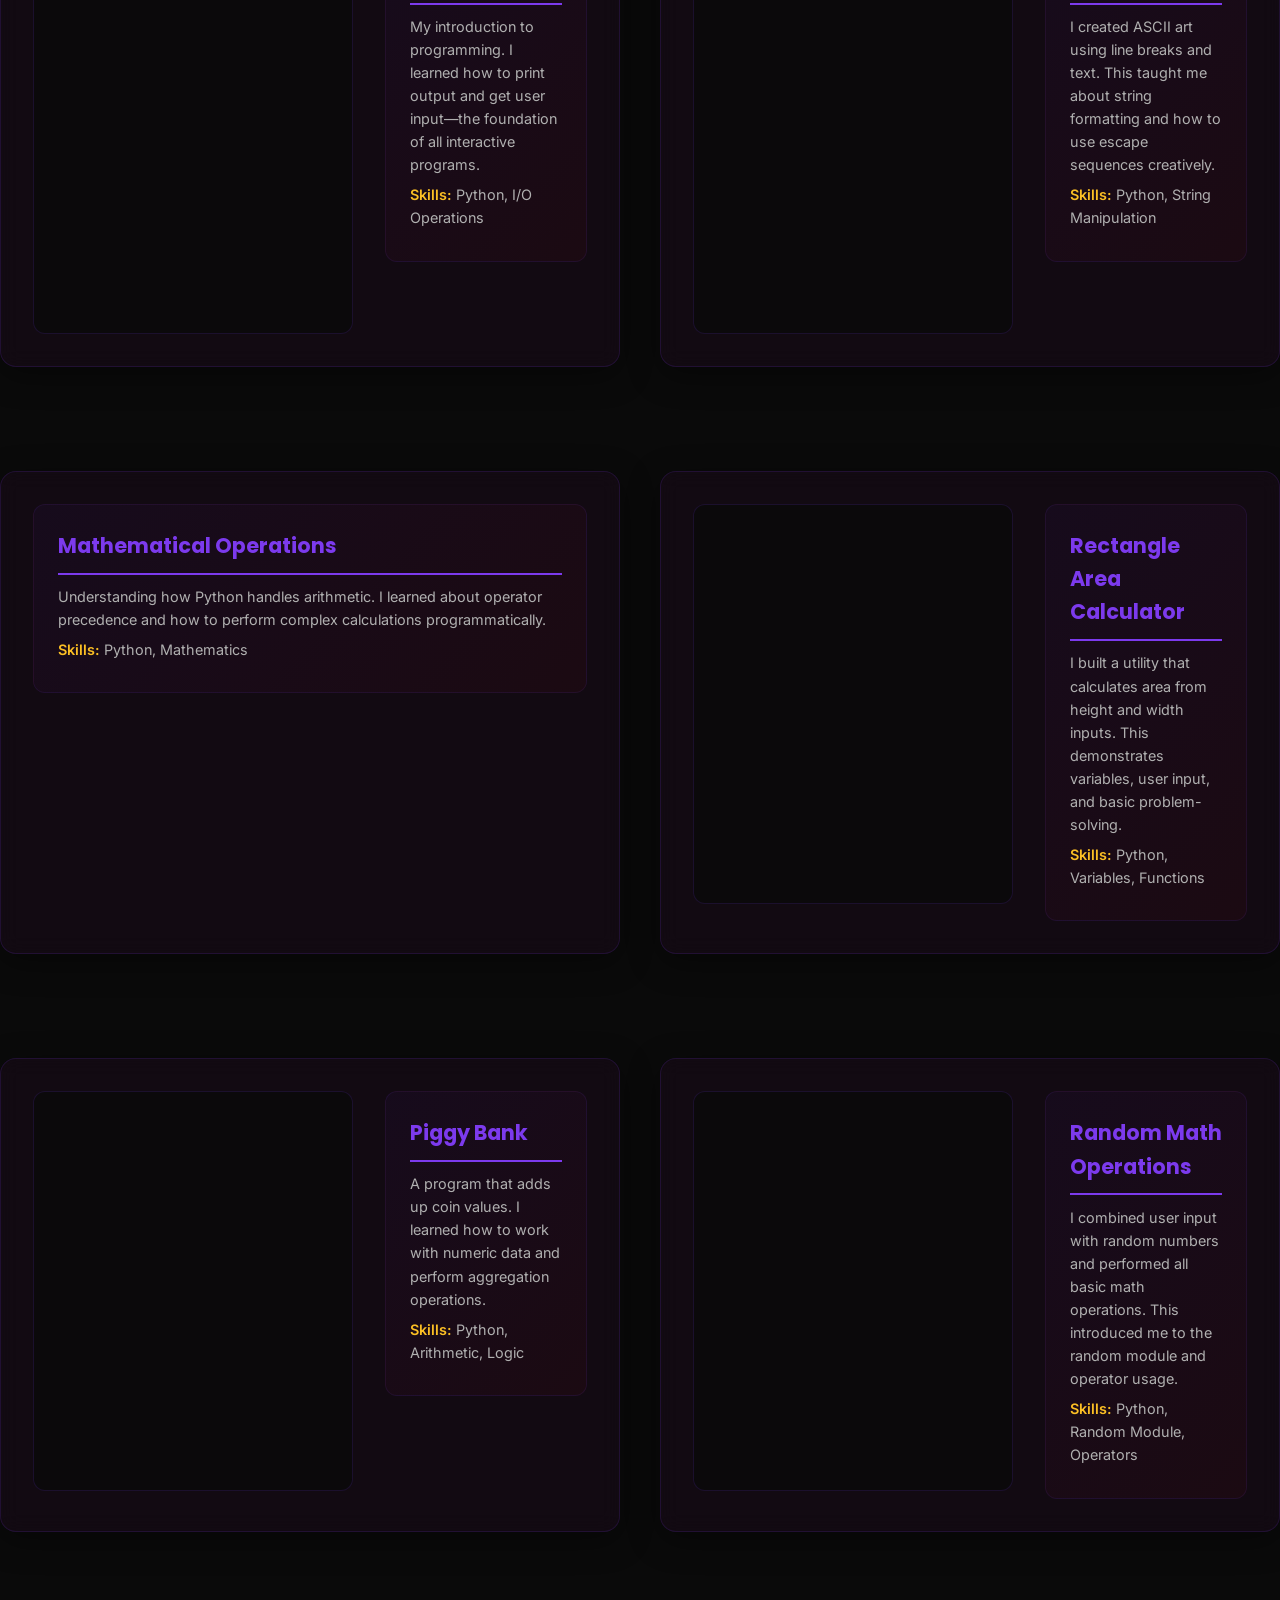
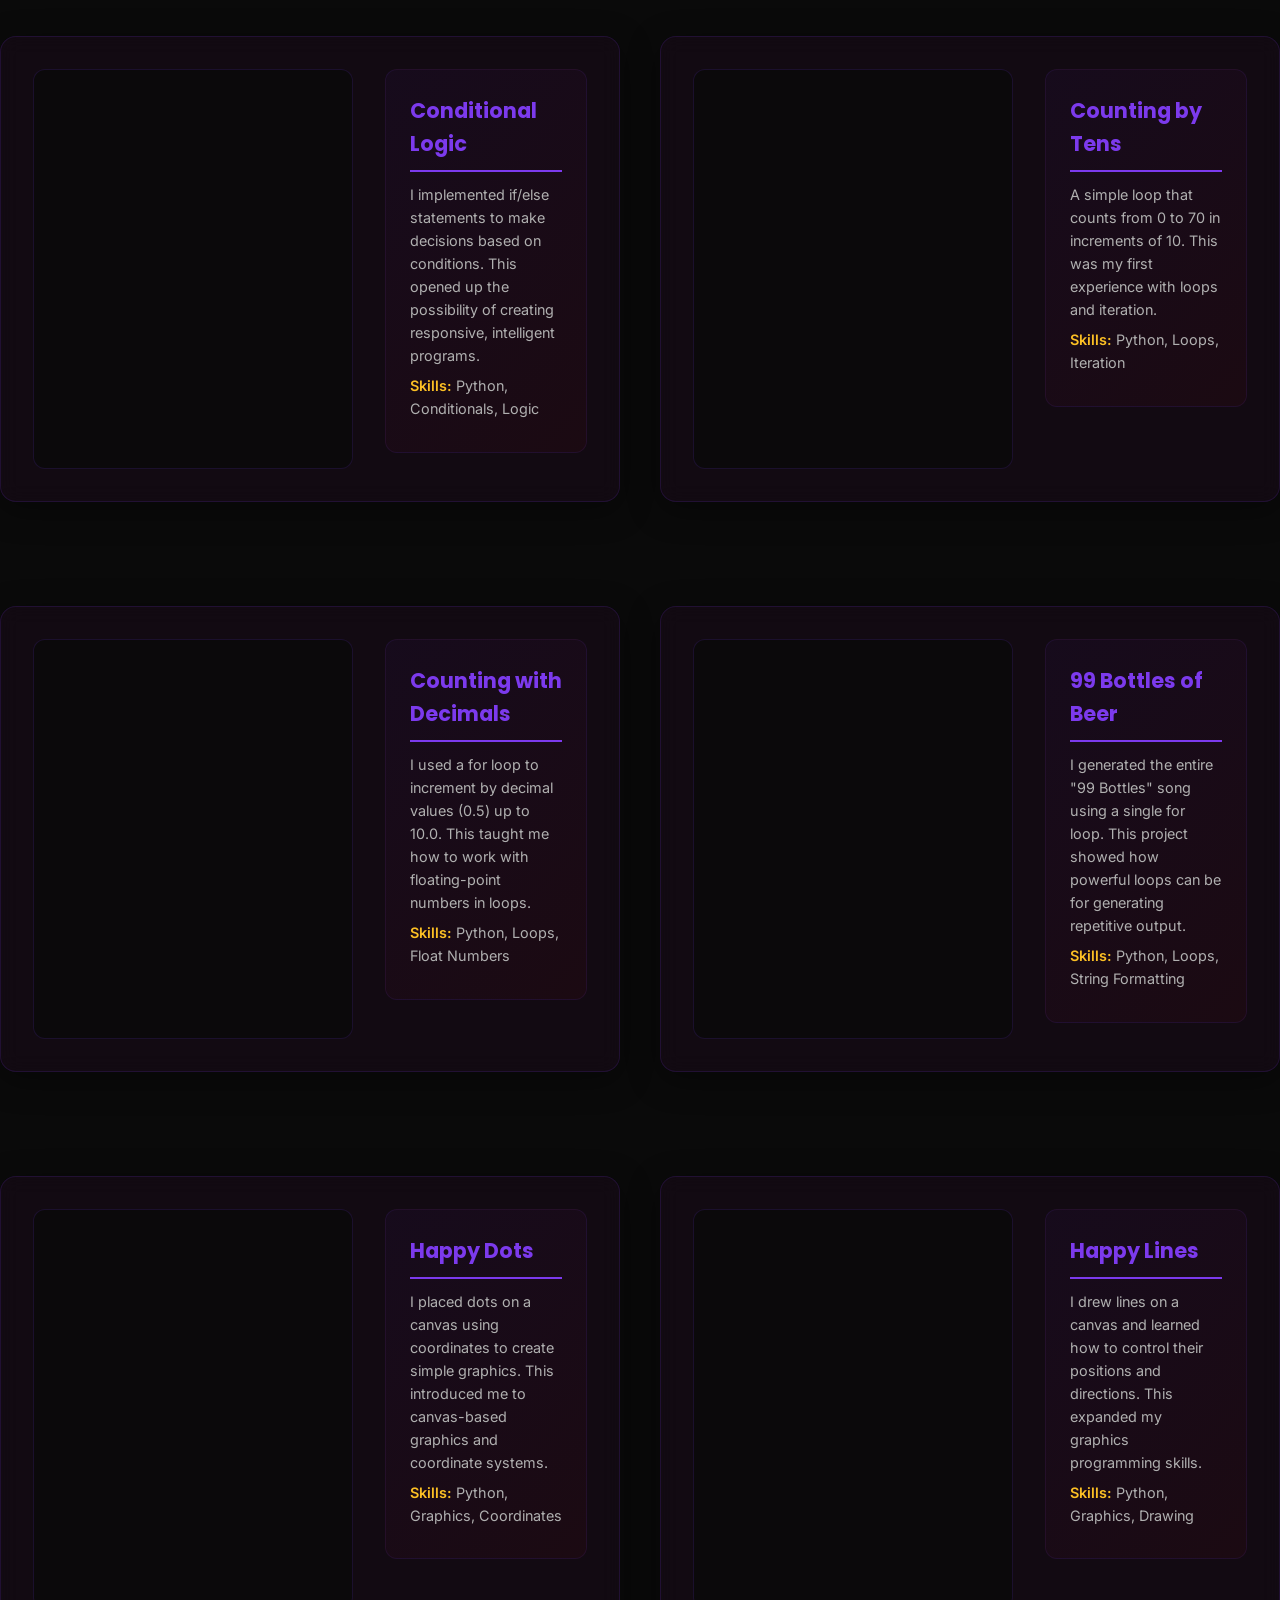
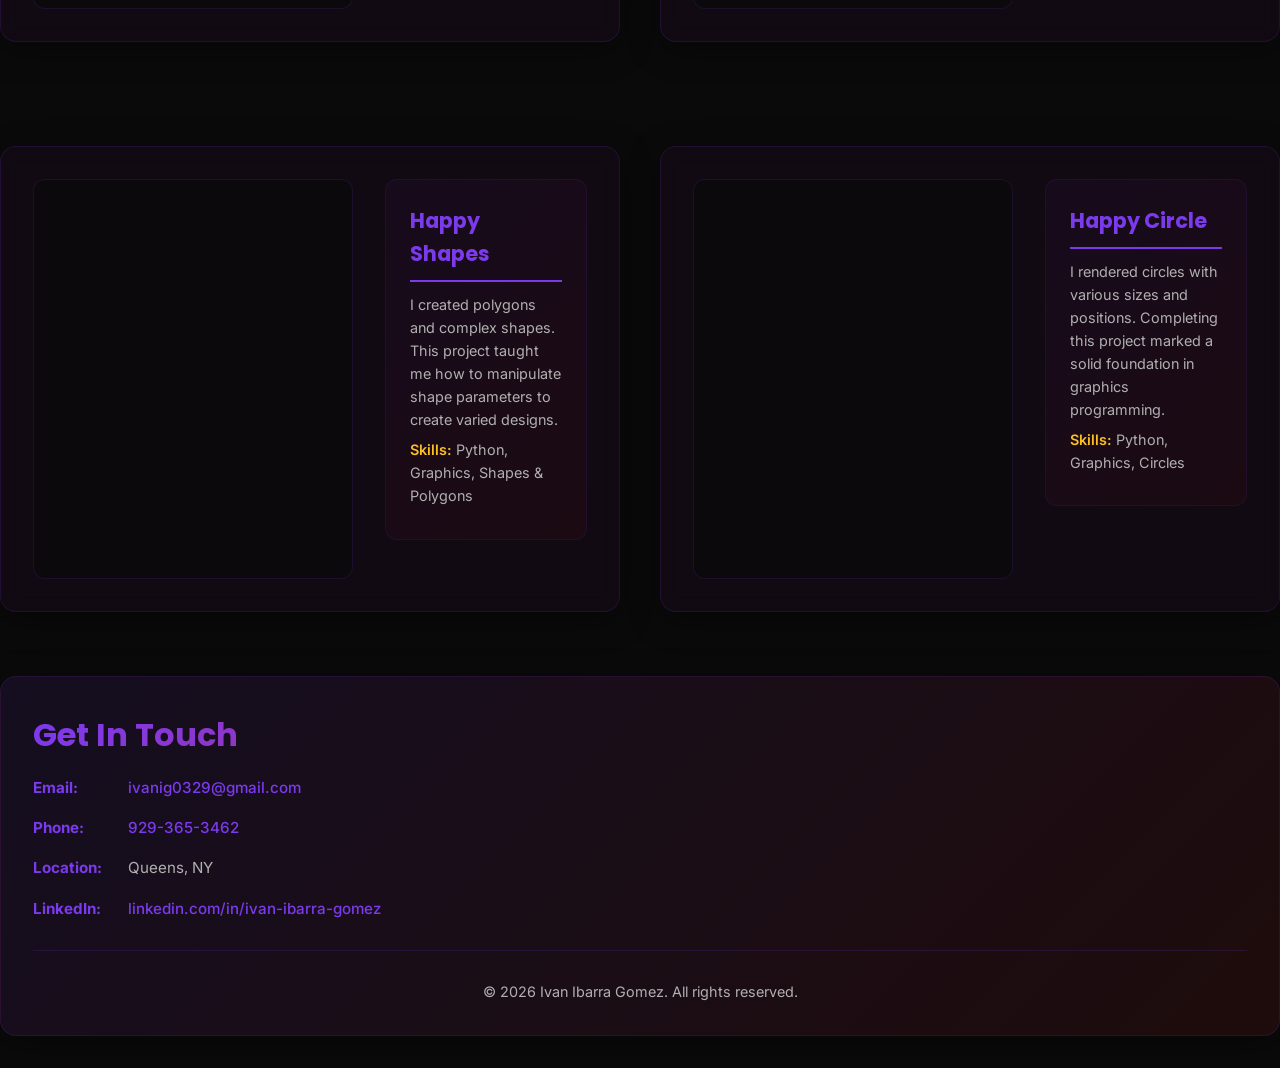
==== commit f1ebecdd: "Modify project title and update project details Updated project title and description, and revised s" ====
--- a/index.html
+++ b/index.html
@@ -133,11 +133,11 @@
         </div>
 
         <div class="reflection">
-          <h3>Project Title</h3>
-          <p>
-            Add your project description here. Highlight the technologies used and what you learned from building this project.
-          </p>
-          <p><strong>Skills:</strong> Python, Your Skills Here</p>
+          <h3>Harvest Hope</h3>
+          <p>
+            This was a long group made prototype and presentation for the infy app challenge. It focuses on bringing awareness to the global issue of world hunger 
+          </p>
+          <p><strong>Skills:</strong> figma, UI/UX design, prototyping</p>
         </div>
       </div>
     </section>
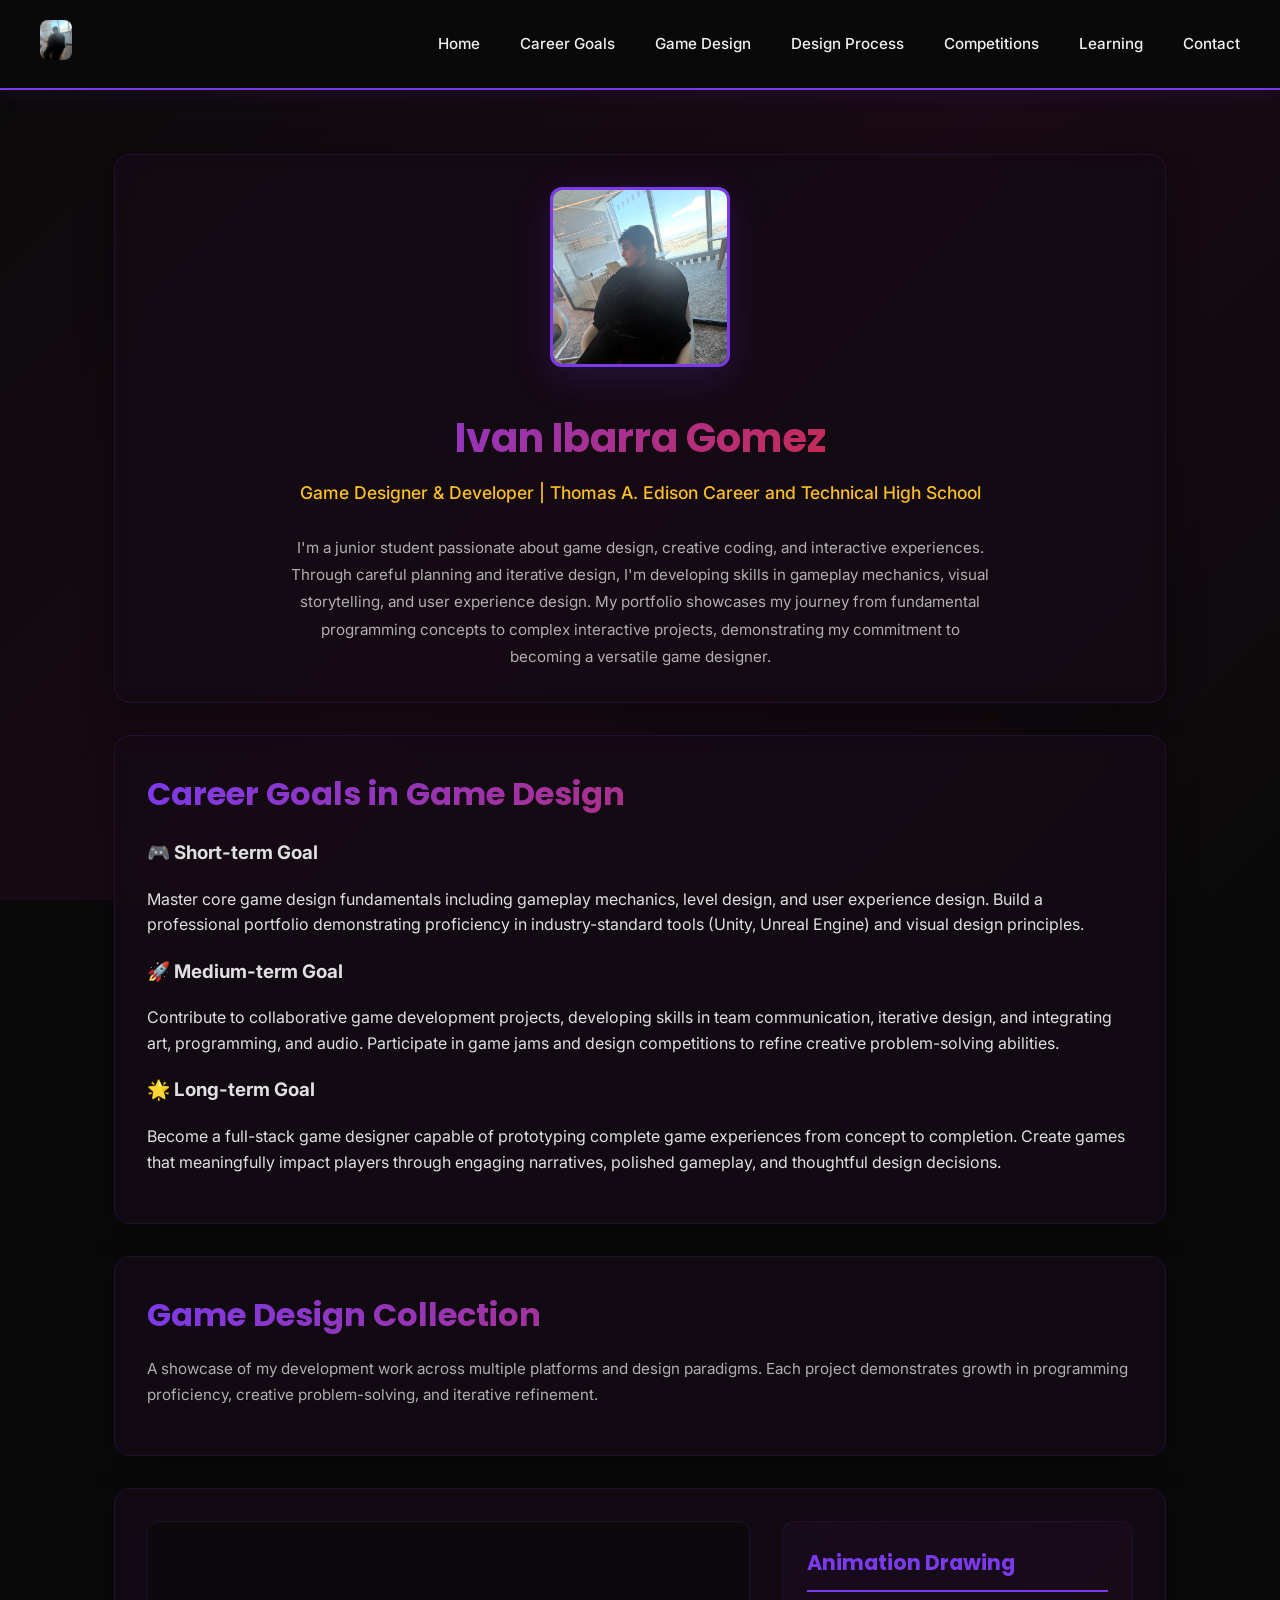
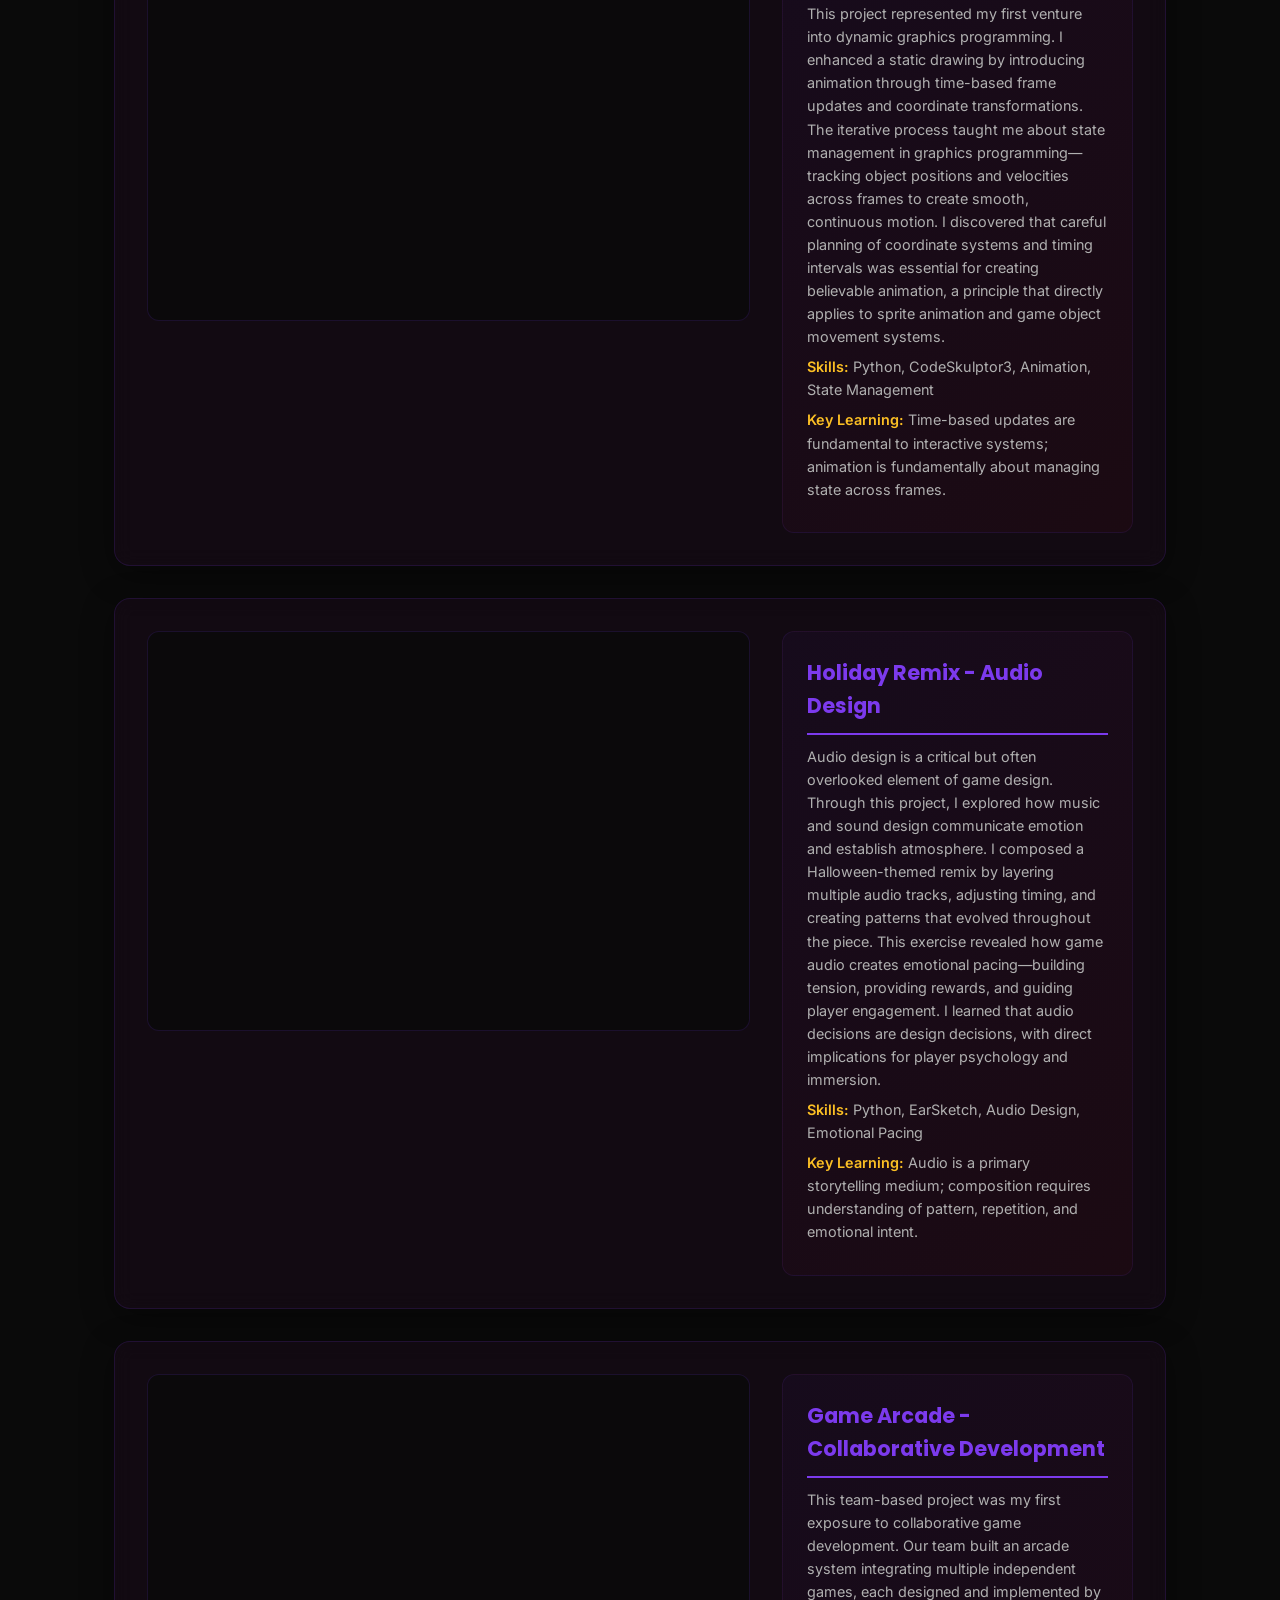
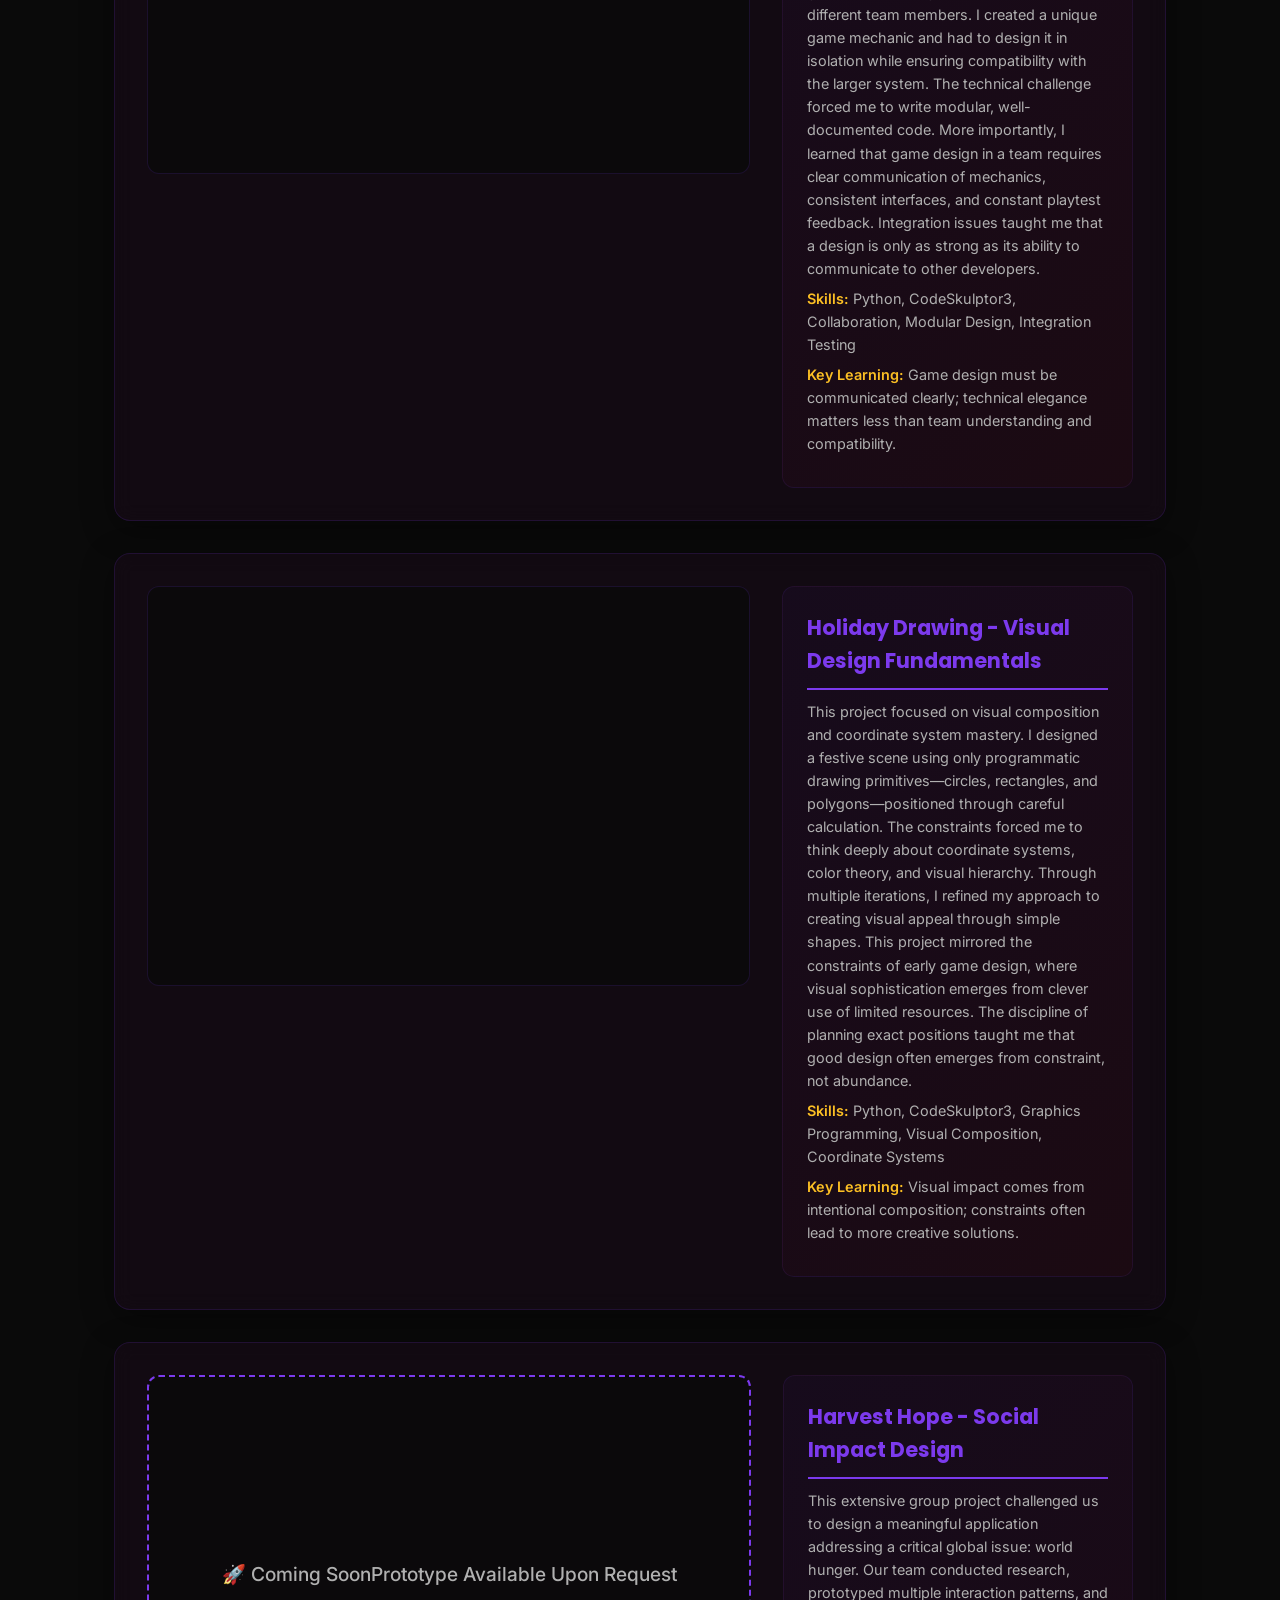
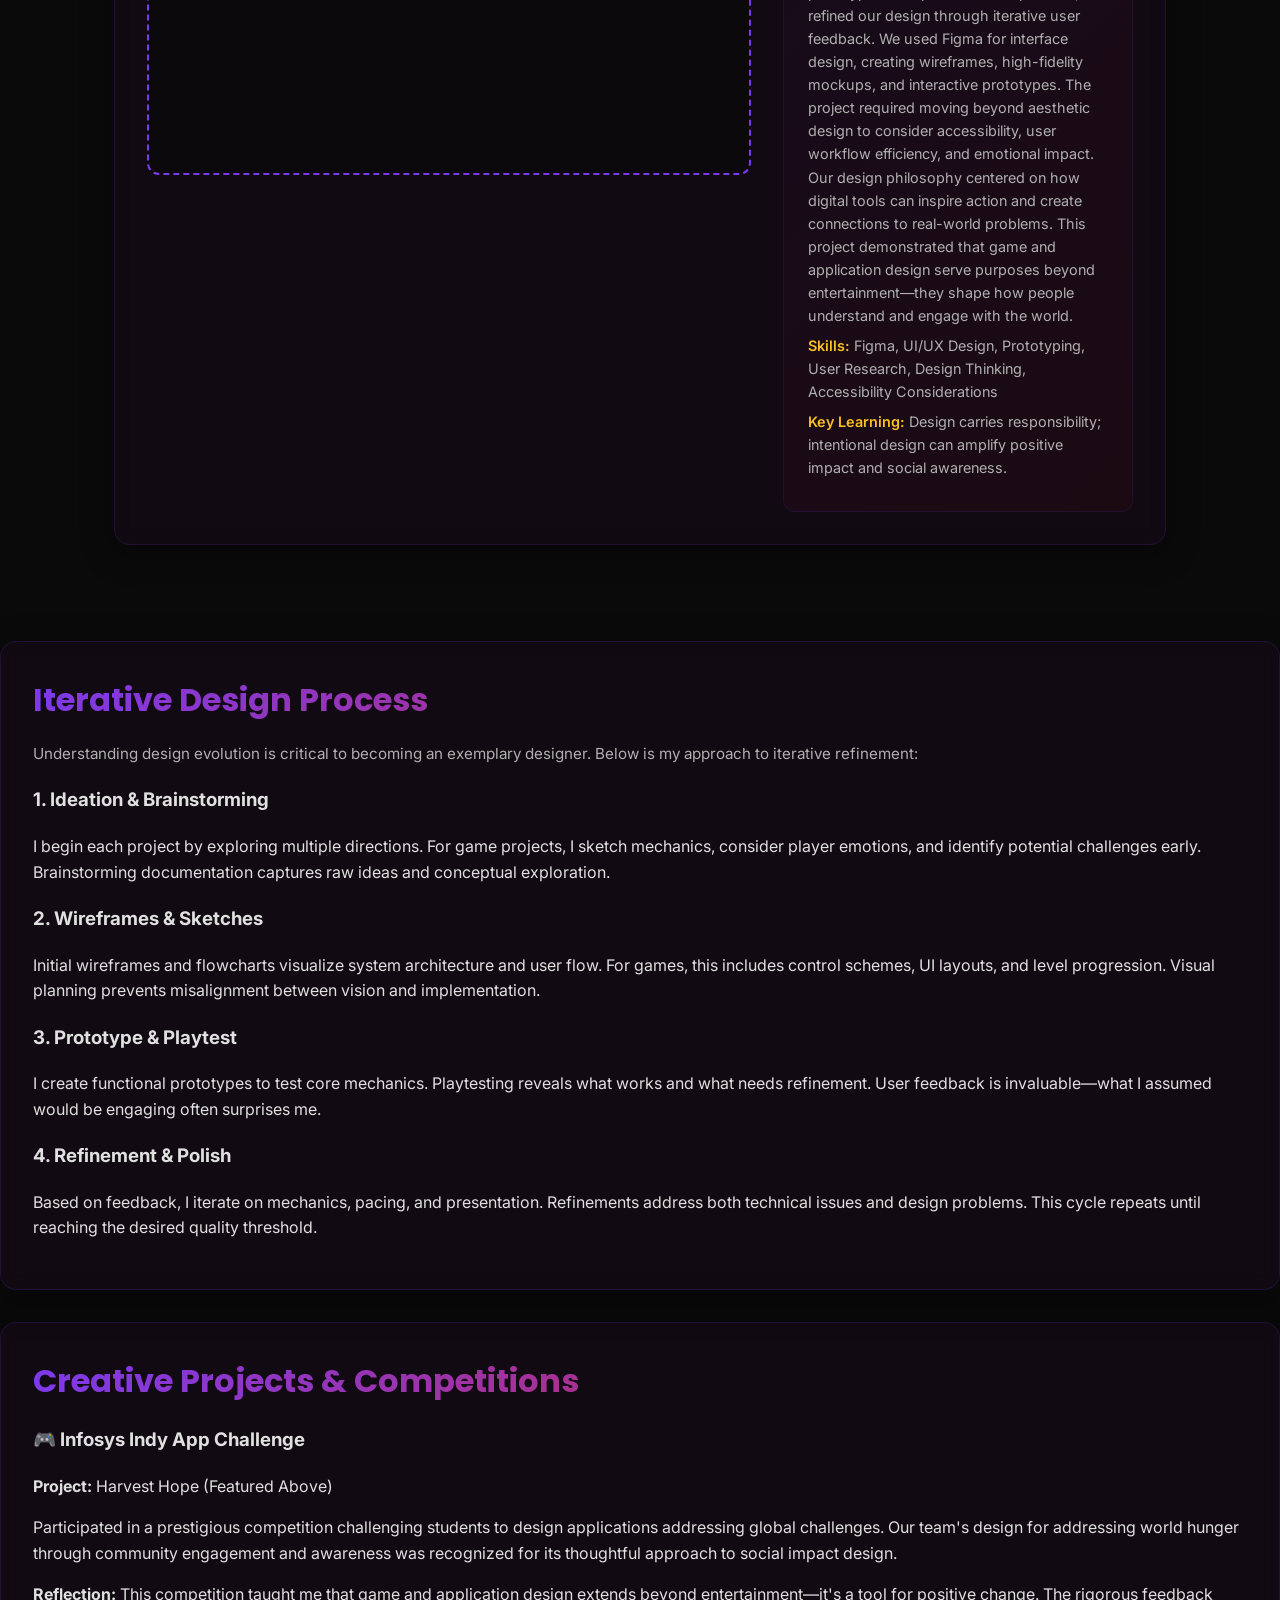
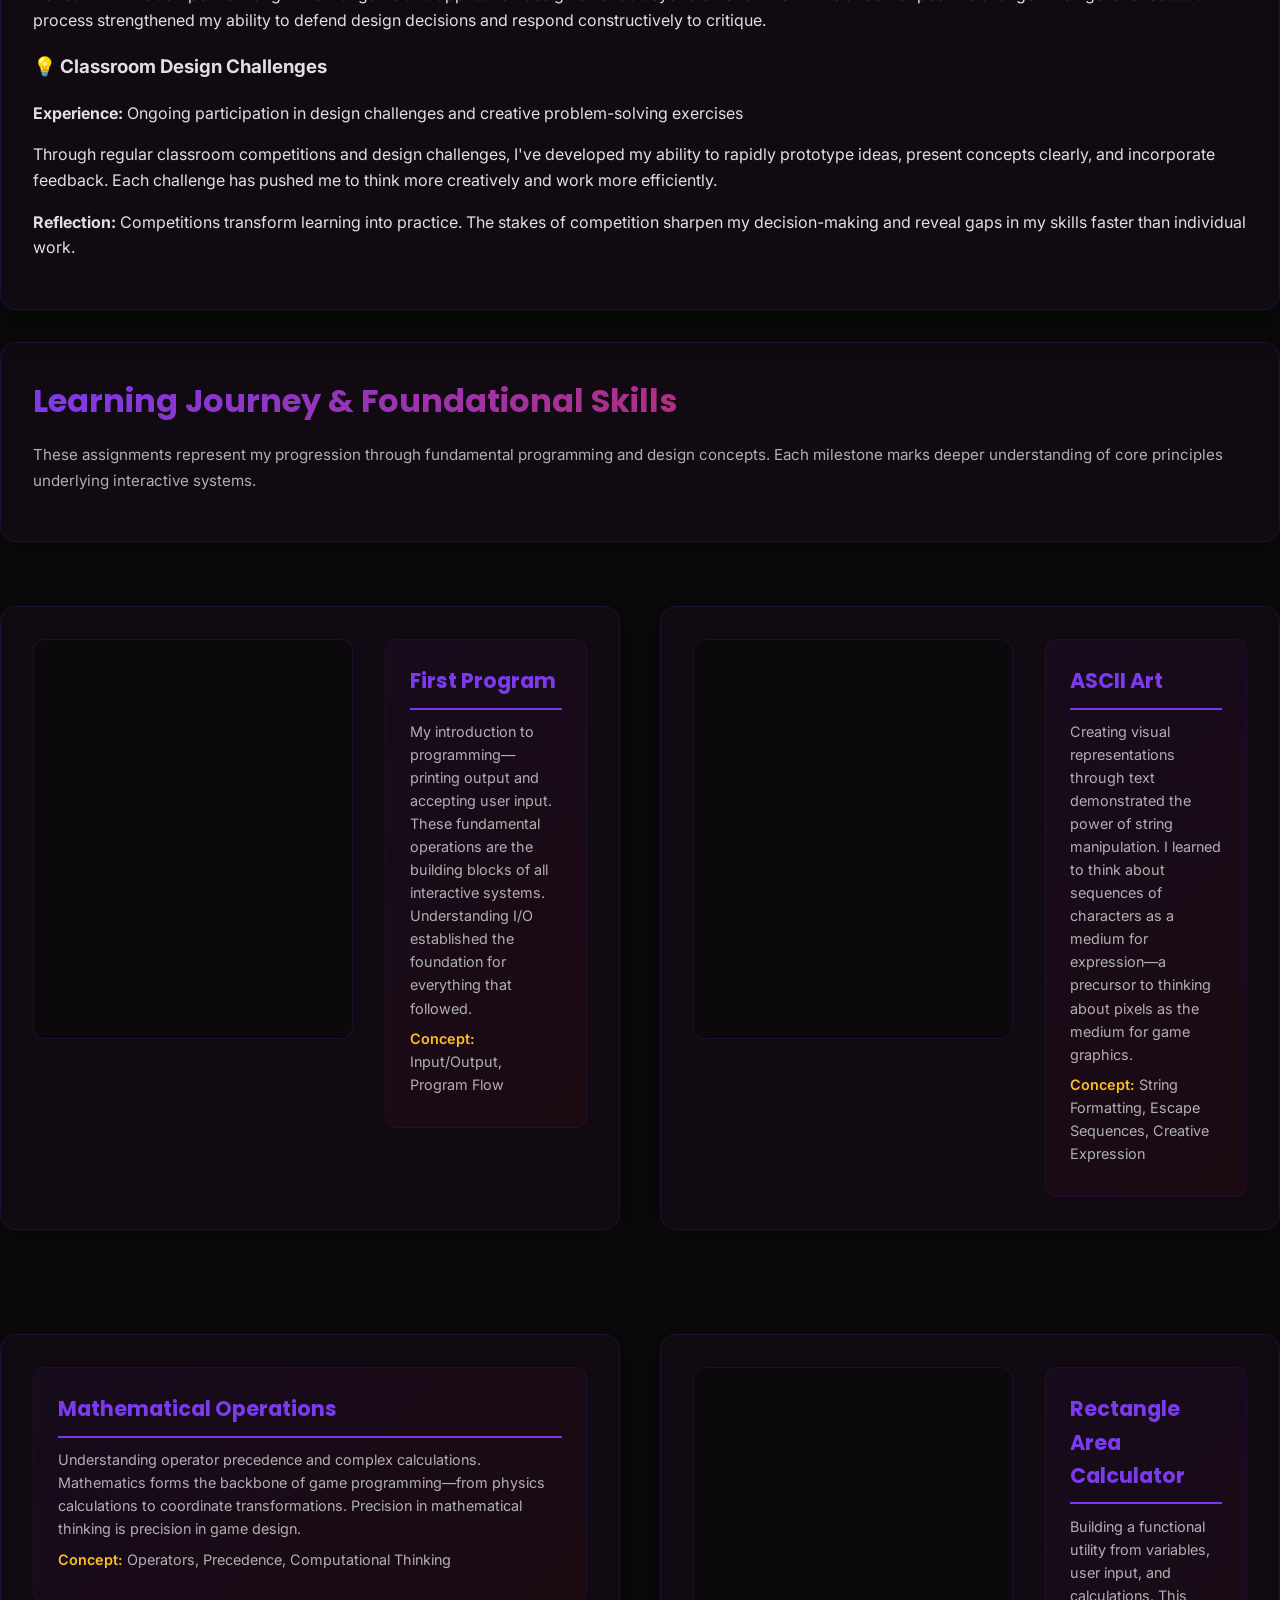
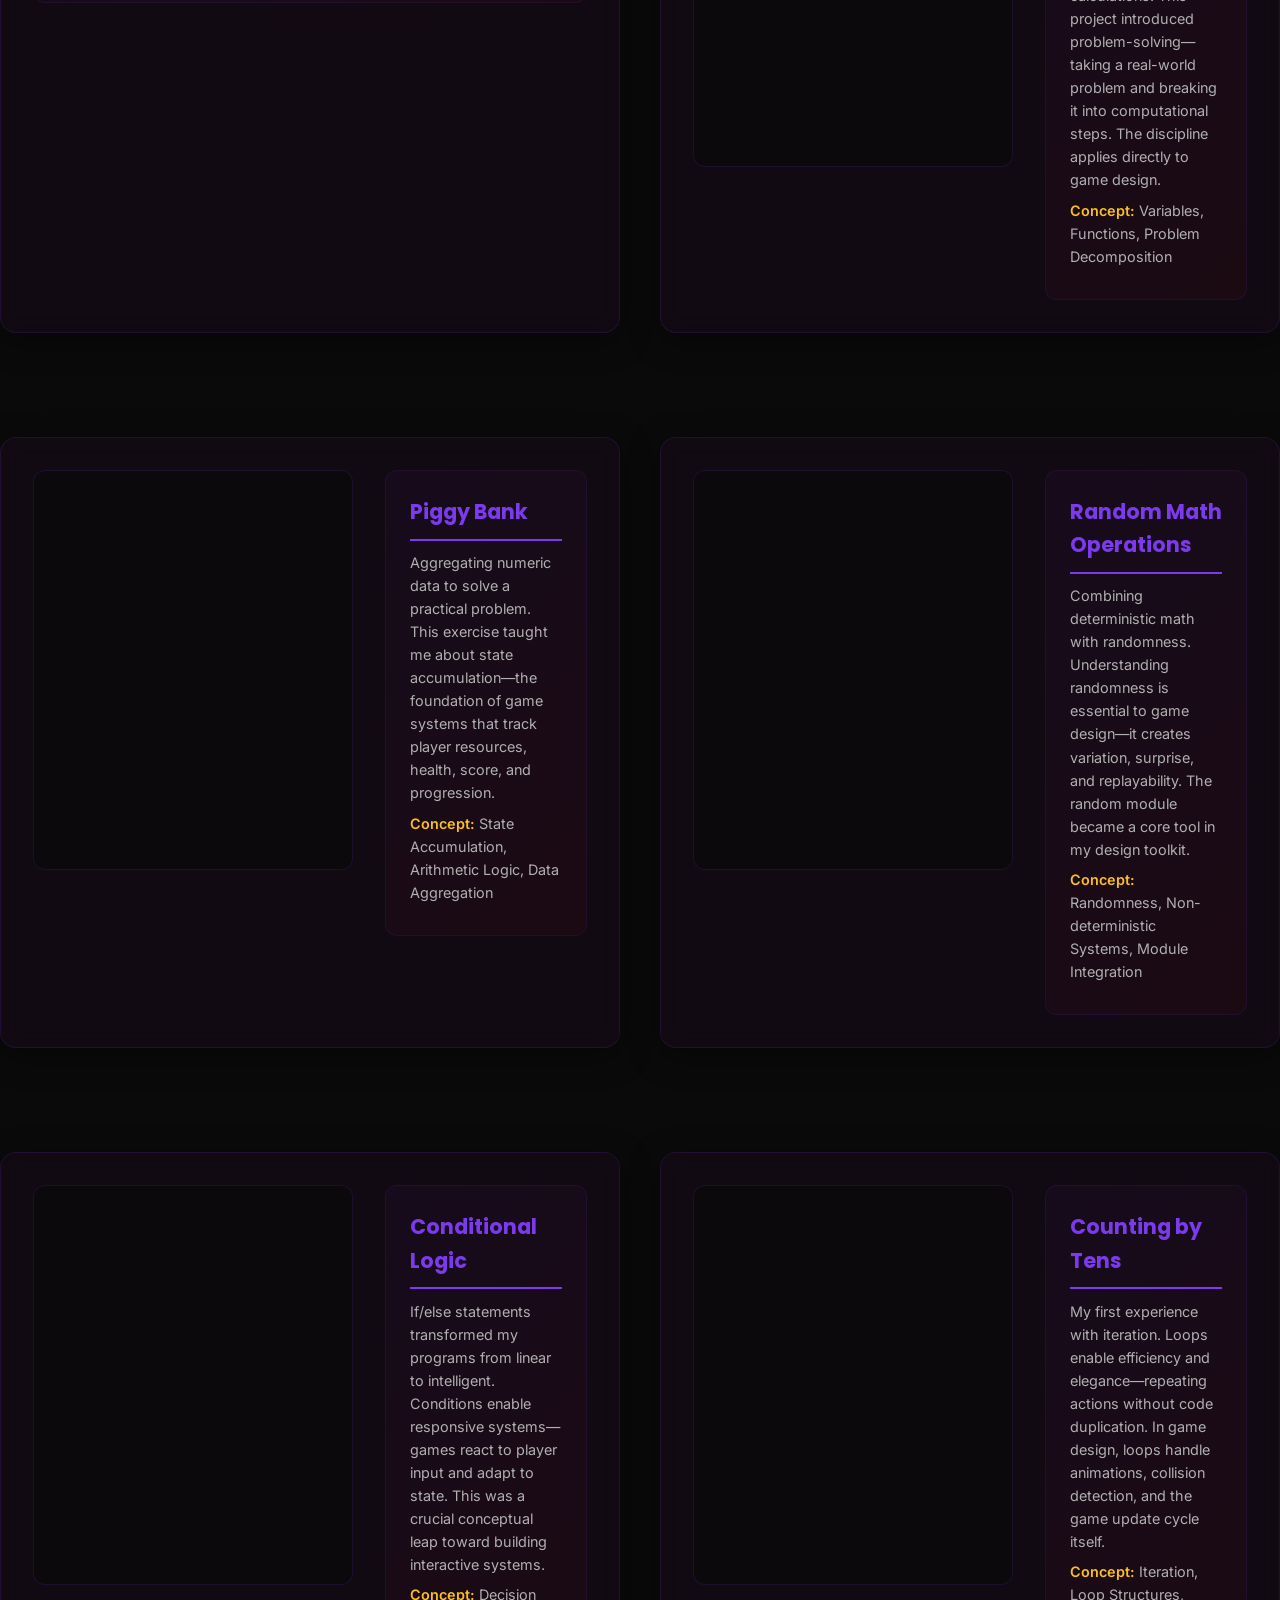
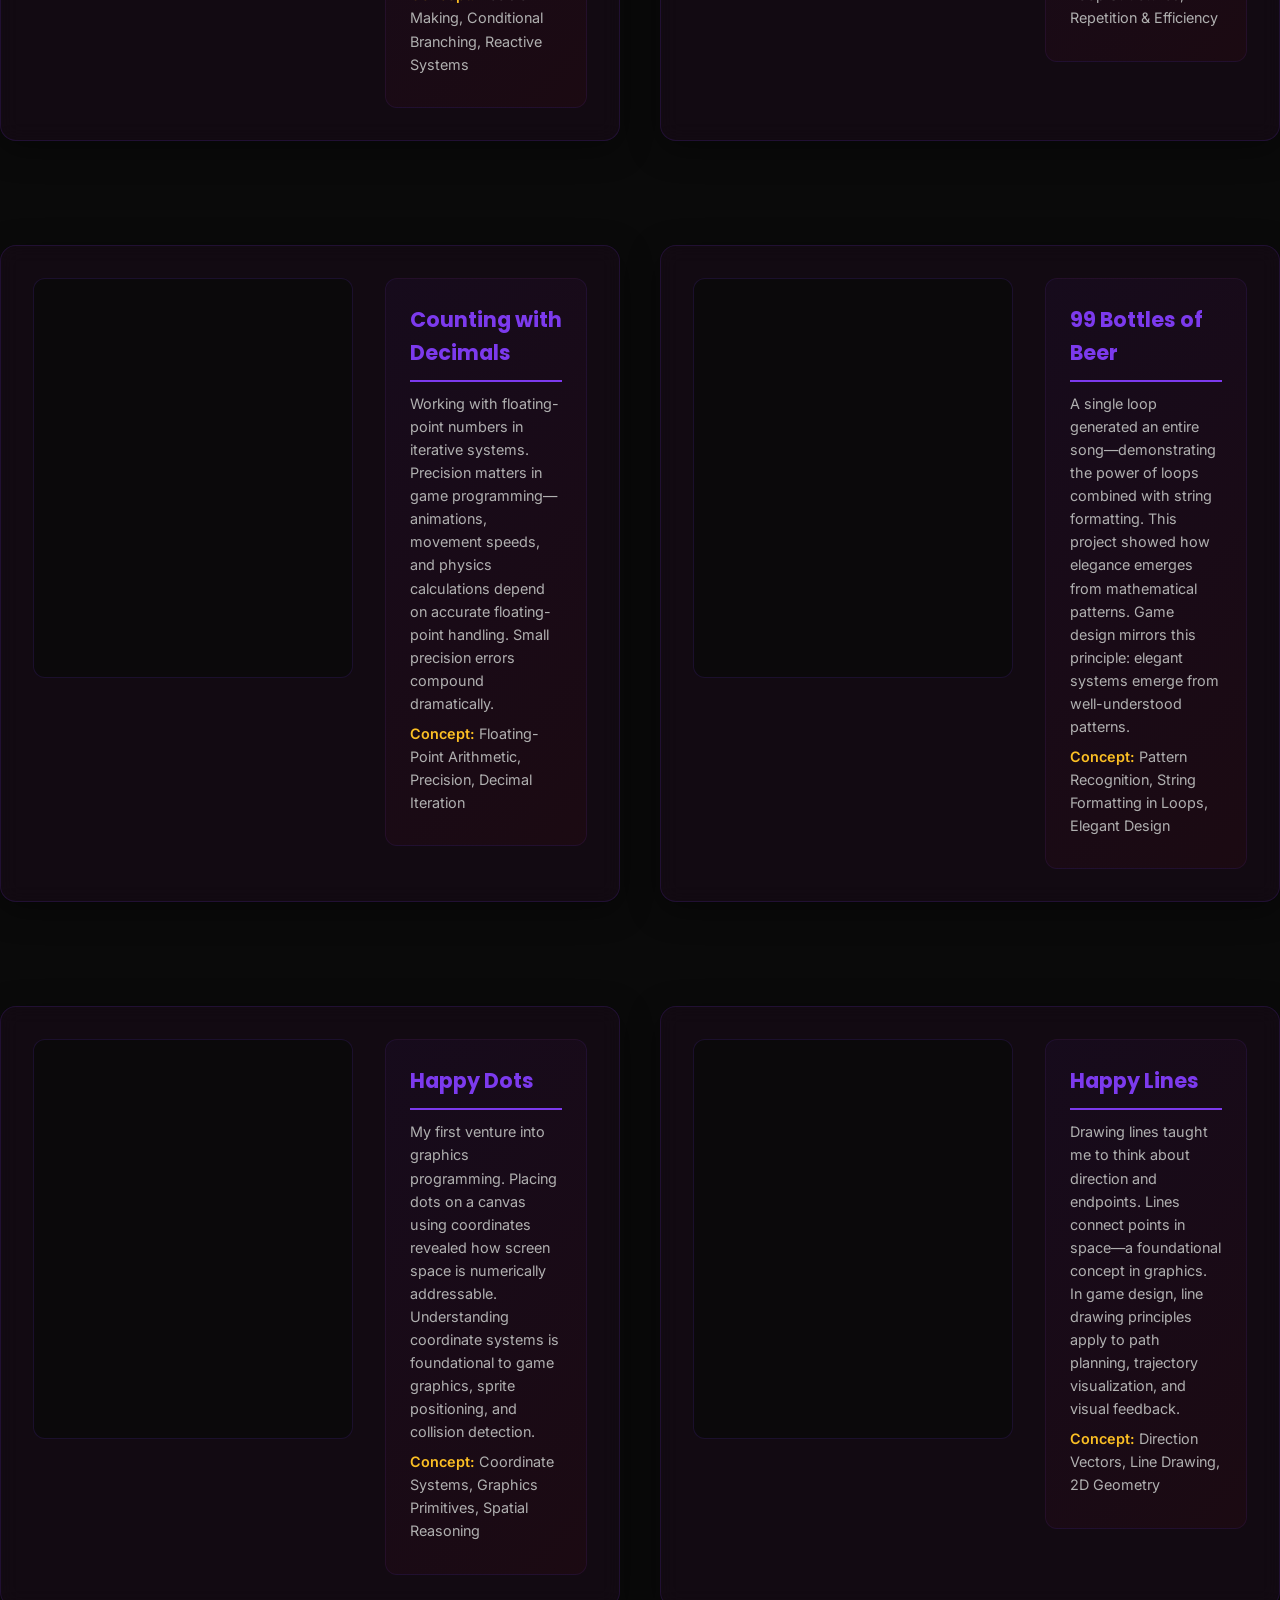
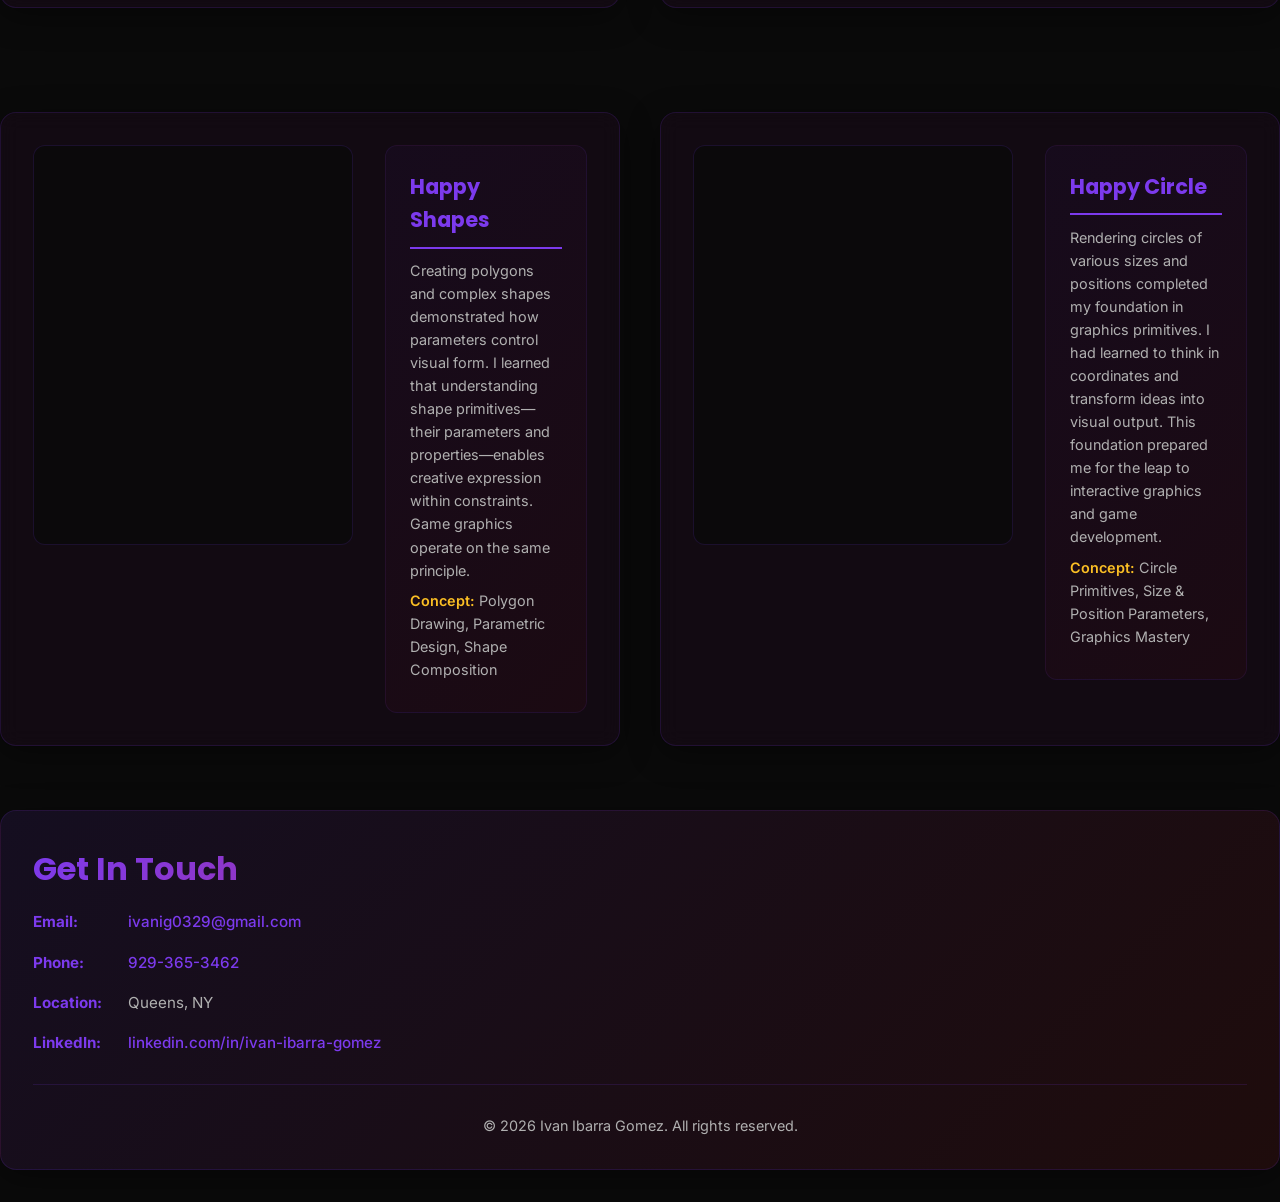
==== commit 8526c8e0: "Enhance portfolio with career goals, deeper reflections, and design process documentation for exempl" ====
--- a/index.html
+++ b/index.html
@@ -4,11 +4,11 @@
   <meta charset="UTF-8" />
   <meta name="viewport" content="width=device-width, initial-scale=1.0" />
 
-  <meta name="description" content="Ivan Ibarra Gomez | Junior Fall Portfolio - Programming and Web Development Projects" />
-  <meta name="keywords" content="portfolio, junior, projects, programming, web development, python, codeskulptor" />
+  <meta name="description" content="Ivan Ibarra Gomez | Junior Fall Portfolio - Game Design, Programming, and Creative Projects" />
+  <meta name="keywords" content="portfolio, junior, game design, projects, programming, python, ui/ux, iterative design" />
   <meta name="author" content="Ivan Ibarra Gomez" />
 
-  <title>Ivan Ibarra Gomez | Portfolio</title>
+  <title>Ivan Ibarra Gomez | Game Design & Development Portfolio</title>
 
   <!-- Main stylesheet -->
   <link rel="stylesheet" href="style.css" />
@@ -33,8 +33,11 @@
 
       <ul class="navbar-right">
         <li><a href="#home">Home</a></li>
-        <li><a href="#projects">Projects</a></li>
-        <li><a href="#cfus">Learning</a></li>
+        <li><a href="#goals">Career Goals</a></li>
+        <li><a href="#projects">Game Design</a></li>
+        <li><a href="#design-process">Design Process</a></li>
+        <li><a href="#competitions">Competitions</a></li>
+        <li><a href="#learning">Learning</a></li>
         <li><a href="#contact">Contact</a></li>
       </ul>
     </nav>
@@ -44,7 +47,7 @@
   <main class="home-card" id="home">
 
     <!-- ABOUT / BIO CARD -->
-    <section class="resource-card">
+    <section class="resource-card bio-card">
       <div class="bio">
         <div class="bio-pic">
           <img src="profile.jpg" alt="Ivan Ibarra Gomez" />
@@ -52,309 +55,348 @@
 
         <div class="bio-text">
           <h1>Ivan Ibarra Gomez</h1>
-          <h4>Student Developer | Thomas A. Edison Career and Technical High School</h4>
-          <p>
-            I'm a junior student passionate about programming and web development. This portfolio showcases my journey learning Python, music production, and creative coding. I'm actively exploring opportunities to build creative projects and grow as a developer.
-          </p>
-        </div>
-      </div>
-    </section>
-
-    <!-- PROJECTS SECTION -->
+          <h4>Game Designer & Developer | Thomas A. Edison Career and Technical High School</h4>
+          <p>
+            I'm a junior student passionate about game design, creative coding, and interactive experiences. Through careful planning and iterative design, I'm developing skills in gameplay mechanics, visual storytelling, and user experience design. My portfolio showcases my journey from fundamental programming concepts to complex interactive projects, demonstrating my commitment to becoming a versatile game designer.
+          </p>
+        </div>
+      </div>
+    </section>
+
+    <!-- CAREER GOALS SECTION -->
+    <section class="resource-card goals-card" id="goals">
+      <h2>Career Goals in Game Design</h2>
+      <div class="goals-content">
+        <div class="goal-item">
+          <h3>🎮 Short-term Goal</h3>
+          <p>Master core game design fundamentals including gameplay mechanics, level design, and user experience design. Build a professional portfolio demonstrating proficiency in industry-standard tools (Unity, Unreal Engine) and visual design principles.</p>
+        </div>
+        <div class="goal-item">
+          <h3>🚀 Medium-term Goal</h3>
+          <p>Contribute to collaborative game development projects, developing skills in team communication, iterative design, and integrating art, programming, and audio. Participate in game jams and design competitions to refine creative problem-solving abilities.</p>
+        </div>
+        <div class="goal-item">
+          <h3>🌟 Long-term Goal</h3>
+          <p>Become a full-stack game designer capable of prototyping complete game experiences from concept to completion. Create games that meaningfully impact players through engaging narratives, polished gameplay, and thoughtful design decisions.</p>
+        </div>
+      </div>
+    </section>
+
+    <!-- FEATURED PROJECTS SECTION -->
     <section class="resource-card" id="projects">
-      <h2>Featured Projects</h2>
-      <p>A showcase of my best work in programming and creative applications. Each project includes the code and a reflection on what I learned.</p>
+      <h2>Game Design Collection</h2>
+      <p>A showcase of my development work across multiple platforms and design paradigms. Each project demonstrates growth in programming proficiency, creative problem-solving, and iterative refinement.</p>
     </section>
 
     <!-- PROJECT 1: Animation Drawing -->
-    <section class="resource-card">
+    <section class="resource-card project-card">
       <div class="project">
         <iframe src="https://py3.codeskulptor.org/#user310_ij83y7EP8w_0.py" title="Animation Drawing Project"></iframe>
 
         <div class="reflection">
           <h3>Animation Drawing</h3>
           <p>
-            I enhanced a previous drawing project by adding animation to bring it to life. This project taught me how to use loops and timing to create smooth animations.
-          </p>
-          <p><strong>Skills:</strong> Python, CodeSkulptor3, Graphics Programming</p>
+            This project represented my first venture into dynamic graphics programming. I enhanced a static drawing by introducing animation through time-based frame updates and coordinate transformations. The iterative process taught me about state management in graphics programming—tracking object positions and velocities across frames to create smooth, continuous motion. I discovered that careful planning of coordinate systems and timing intervals was essential for creating believable animation, a principle that directly applies to sprite animation and game object movement systems.
+          </p>
+          <p><strong>Skills:</strong> Python, CodeSkulptor3, Animation, State Management</p>
+          <p><strong>Key Learning:</strong> Time-based updates are fundamental to interactive systems; animation is fundamentally about managing state across frames.</p>
         </div>
       </div>
     </section>
 
     <!-- PROJECT 2: Holiday Remix -->
-    <section class="resource-card">
+    <section class="resource-card project-card">
       <div class="project">
         <iframe width="100%" height="400" src="https://earsketch.gatech.edu/earsketch2/?sharing=N8_laJh599JZl4dzbaPSQQ&embedded=true"></iframe>
         <div class="reflection">
-          <h3>Holiday Remix</h3>
-          <p>
-            I created a Halloween-themed remix using EarSketch to explore how music can convey emotion and tell a story. Music is a powerful tool for expression and stress relief.
-          </p>
-          <p><strong>Skills:</strong> Python, EarSketch, Music Production</p>
+          <h3>Holiday Remix - Audio Design</h3>
+          <p>
+            Audio design is a critical but often overlooked element of game design. Through this project, I explored how music and sound design communicate emotion and establish atmosphere. I composed a Halloween-themed remix by layering multiple audio tracks, adjusting timing, and creating patterns that evolved throughout the piece. This exercise revealed how game audio creates emotional pacing—building tension, providing rewards, and guiding player engagement. I learned that audio decisions are design decisions, with direct implications for player psychology and immersion.
+          </p>
+          <p><strong>Skills:</strong> Python, EarSketch, Audio Design, Emotional Pacing</p>
+          <p><strong>Key Learning:</strong> Audio is a primary storytelling medium; composition requires understanding of pattern, repetition, and emotional intent.</p>
         </div>
       </div>
     </section>
 
     <!-- PROJECT 3: Game Arcade -->
-    <section class="resource-card">
+    <section class="resource-card project-card">
       <div class="project">
         <iframe src="https://py3.codeskulptor.org/?authuser=0#user310_ZbAPUK5KcWlrLmB.py" title="Game Arcade Project"></iframe>
 
         <div class="reflection">
-          <h3>Game Arcade</h3>
-          <p>
-            I collaborated with a team to build an arcade with multiple games. My contribution was creating and customizing a unique game while learning about teamwork and code integration.
-          </p>
-          <p><strong>Skills:</strong> Python, CodeSkulptor3, Collaboration</p>
+          <h3>Game Arcade - Collaborative Development</h3>
+          <p>
+            This team-based project was my first exposure to collaborative game development. Our team built an arcade system integrating multiple independent games, each designed and implemented by different team members. I created a unique game mechanic and had to design it in isolation while ensuring compatibility with the larger system. The technical challenge forced me to write modular, well-documented code. More importantly, I learned that game design in a team requires clear communication of mechanics, consistent interfaces, and constant playtest feedback. Integration issues taught me that a design is only as strong as its ability to communicate to other developers.
+          </p>
+          <p><strong>Skills:</strong> Python, CodeSkulptor3, Collaboration, Modular Design, Integration Testing</p>
+          <p><strong>Key Learning:</strong> Game design must be communicated clearly; technical elegance matters less than team understanding and compatibility.</p>
         </div>
       </div>
     </section>
 
     <!-- PROJECT 4: Holiday Drawing -->
-    <section class="resource-card">
+    <section class="resource-card project-card">
       <div class="project">
         <iframe src="https://py3.codeskulptor.org/?authuser=0#user310_fMppc1yhSt_0.py" title="Holiday Drawing Project"></iframe>
 
         <div class="reflection">
-          <h3>Holiday Drawing</h3>
-          <p>
-            I created a festive drawing using Python code to express holiday cheer through graphics. This project reinforced my understanding of coordinate systems and shape rendering.
-          </p>
-          <p><strong>Skills:</strong> Python, CodeSkulptor3, Graphics</p>
-        </div>
-      </div>
-    </section>
-
-    <!-- PROJECT 5: Coming Soon -->
-    <section class="resource-card">
-      <div class="project">
-        <div class="placeholder-iframe">
-          <p>Coming Soon</p>
-        </div>
-
-        <div class="reflection">
-          <h3>Harvest Hope</h3>
-          <p>
-            This was a long group made prototype and presentation for the infy app challenge. It focuses on bringing awareness to the global issue of world hunger 
-          </p>
-          <p><strong>Skills:</strong> figma, UI/UX design, prototyping</p>
-        </div>
-      </div>
-    </section>
-
-    <!-- PROJECT 6: Coming Soon -->
-    <section class="resource-card">
-      <div class="project">
-        <div class="placeholder-iframe">
-          <p>Coming Soon</p>
-        </div>
-
-        <div class="reflection">
-          <h3>Project Title</h3>
-          <p>
-            Add your project description here. Highlight the technologies used and what you learned from building this project.
-          </p>
-          <p><strong>Skills:</strong> Python, Your Skills Here</p>
-        </div>
-      </div>
-    </section>
-
-    <!-- PROJECT 7: Coming Soon -->
-    <section class="resource-card">
-      <div class="project">
-        <div class="placeholder-iframe">
-          <p>Coming Soon</p>
-        </div>
-
-        <div class="reflection">
-          <h3>Project Title</h3>
-          <p>
-            Add your project description here. Highlight the technologies used and what you learned from building this project.
-          </p>
-          <p><strong>Skills:</strong> Python, Your Skills Here</p>
+          <h3>Holiday Drawing - Visual Design Fundamentals</h3>
+          <p>
+            This project focused on visual composition and coordinate system mastery. I designed a festive scene using only programmatic drawing primitives—circles, rectangles, and polygons—positioned through careful calculation. The constraints forced me to think deeply about coordinate systems, color theory, and visual hierarchy. Through multiple iterations, I refined my approach to creating visual appeal through simple shapes. This project mirrored the constraints of early game design, where visual sophistication emerges from clever use of limited resources. The discipline of planning exact positions taught me that good design often emerges from constraint, not abundance.
+          </p>
+          <p><strong>Skills:</strong> Python, CodeSkulptor3, Graphics Programming, Visual Composition, Coordinate Systems</p>
+          <p><strong>Key Learning:</strong> Visual impact comes from intentional composition; constraints often lead to more creative solutions.</p>
+        </div>
+      </div>
+    </section>
+
+    <!-- PROJECT 5: Harvest Hope -->
+    <section class="resource-card project-card">
+      <div class="project">
+        <div class="placeholder-iframe coming-soon">
+          <p>🚀 Coming Soon</p>
+          <p class="placeholder-subtitle">Prototype Available Upon Request</p>
+        </div>
+
+        <div class="reflection">
+          <h3>Harvest Hope - Social Impact Design</h3>
+          <p>
+            This extensive group project challenged us to design a meaningful application addressing a critical global issue: world hunger. Our team conducted research, prototyped multiple interaction patterns, and refined our design through iterative user feedback. We used Figma for interface design, creating wireframes, high-fidelity mockups, and interactive prototypes. The project required moving beyond aesthetic design to consider accessibility, user workflow efficiency, and emotional impact. Our design philosophy centered on how digital tools can inspire action and create connections to real-world problems. This project demonstrated that game and application design serve purposes beyond entertainment—they shape how people understand and engage with the world.
+          </p>
+          <p><strong>Skills:</strong> Figma, UI/UX Design, Prototyping, User Research, Design Thinking, Accessibility Considerations</p>
+          <p><strong>Key Learning:</strong> Design carries responsibility; intentional design can amplify positive impact and social awareness.</p>
         </div>
       </div>
     </section>
 
   </main>
 
+  <!-- ITERATIVE DESIGN PROCESS SECTION -->
+  <section class="resource-card" id="design-process">
+    <h2>Iterative Design Process</h2>
+    <p>Understanding design evolution is critical to becoming an exemplary designer. Below is my approach to iterative refinement:</p>
+    
+    <div class="design-process-grid">
+      <div class="process-step">
+        <h3>1. Ideation & Brainstorming</h3>
+        <p>I begin each project by exploring multiple directions. For game projects, I sketch mechanics, consider player emotions, and identify potential challenges early. Brainstorming documentation captures raw ideas and conceptual exploration.</p>
+      </div>
+      
+      <div class="process-step">
+        <h3>2. Wireframes & Sketches</h3>
+        <p>Initial wireframes and flowcharts visualize system architecture and user flow. For games, this includes control schemes, UI layouts, and level progression. Visual planning prevents misalignment between vision and implementation.</p>
+      </div>
+      
+      <div class="process-step">
+        <h3>3. Prototype & Playtest</h3>
+        <p>I create functional prototypes to test core mechanics. Playtesting reveals what works and what needs refinement. User feedback is invaluable—what I assumed would be engaging often surprises me.</p>
+      </div>
+      
+      <div class="process-step">
+        <h3>4. Refinement & Polish</h3>
+        <p>Based on feedback, I iterate on mechanics, pacing, and presentation. Refinements address both technical issues and design problems. This cycle repeats until reaching the desired quality threshold.</p>
+      </div>
+    </div>
+  </section>
+
+  <!-- COMPETITIONS & ACHIEVEMENTS -->
+  <section class="resource-card competitions-card" id="competitions">
+    <h2>Creative Projects & Competitions</h2>
+    <div class="competitions-content">
+      <div class="competition-item">
+        <h3>🎮 Infosys Indy App Challenge</h3>
+        <p><strong>Project:</strong> Harvest Hope (Featured Above)</p>
+        <p>Participated in a prestigious competition challenging students to design applications addressing global challenges. Our team's design for addressing world hunger through community engagement and awareness was recognized for its thoughtful approach to social impact design.</p>
+        <p><strong>Reflection:</strong> This competition taught me that game and application design extends beyond entertainment—it's a tool for positive change. The rigorous feedback process strengthened my ability to defend design decisions and respond constructively to critique.</p>
+      </div>
+      
+      <div class="competition-item">
+        <h3>💡 Classroom Design Challenges</h3>
+        <p><strong>Experience:</strong> Ongoing participation in design challenges and creative problem-solving exercises</p>
+        <p>Through regular classroom competitions and design challenges, I've developed my ability to rapidly prototype ideas, present concepts clearly, and incorporate feedback. Each challenge has pushed me to think more creatively and work more efficiently.</p>
+        <p><strong>Reflection:</strong> Competitions transform learning into practice. The stakes of competition sharpen my decision-making and reveal gaps in my skills faster than individual work.</p>
+      </div>
+    </div>
+  </section>
+
   <!-- CFUS / LEARNING SECTION -->
-  <section class="resource-card" id="cfus">
-    <h2>Learning Journey</h2>
-    <p>These assignments represent my progression through fundamental programming concepts. Each CFU (Checking For Understanding) marks a milestone in my Python learning path.</p>
+  <section class="resource-card" id="learning">
+    <h2>Learning Journey & Foundational Skills</h2>
+    <p>These assignments represent my progression through fundamental programming and design concepts. Each milestone marks deeper understanding of core principles underlying interactive systems.</p>
   </section>
 
   <div class="new-grid">
     <!-- CFU #1 -->
-    <section class="resource-card">
+    <section class="resource-card cfu-card">
       <div class="project">
         <iframe src="https://py3.codeskulptor.org/#user311_OfkSlnHh4y_0.py" title="CFU #1: First Program"></iframe>
         <div class="reflection">
           <h3>First Program</h3>
-          <p>My introduction to programming. I learned how to print output and get user input—the foundation of all interactive programs.</p>
-          <p><strong>Skills:</strong> Python, I/O Operations</p>
+          <p>My introduction to programming—printing output and accepting user input. These fundamental operations are the building blocks of all interactive systems. Understanding I/O established the foundation for everything that followed.</p>
+          <p><strong>Concept:</strong> Input/Output, Program Flow</p>
         </div>
       </div>
     </section>
 
     <!-- CFU #2 -->
-    <section class="resource-card">
+    <section class="resource-card cfu-card">
       <div class="project">
         <iframe src="https://py3.codeskulptor.org/#user310_QPef5Xkw5dmSYdQ.py" title="CFU #2: ASCII Art"></iframe>
         <div class="reflection">
           <h3>ASCII Art</h3>
-          <p>I created ASCII art using line breaks and text. This taught me about string formatting and how to use escape sequences creatively.</p>
-          <p><strong>Skills:</strong> Python, String Manipulation</p>
+          <p>Creating visual representations through text demonstrated the power of string manipulation. I learned to think about sequences of characters as a medium for expression—a precursor to thinking about pixels as the medium for game graphics.</p>
+          <p><strong>Concept:</strong> String Formatting, Escape Sequences, Creative Expression</p>
         </div>
       </div>
     </section>
 
     <!-- CFU #3 -->
-    <section class="resource-card">
+    <section class="resource-card cfu-card">
       <div class="project">
         <div class="reflection">
           <h3>Mathematical Operations</h3>
-          <p>Understanding how Python handles arithmetic. I learned about operator precedence and how to perform complex calculations programmatically.</p>
-          <p><strong>Skills:</strong> Python, Mathematics</p>
+          <p>Understanding operator precedence and complex calculations. Mathematics forms the backbone of game programming—from physics calculations to coordinate transformations. Precision in mathematical thinking is precision in game design.</p>
+          <p><strong>Concept:</strong> Operators, Precedence, Computational Thinking</p>
         </div>
       </div>
     </section>
 
     <!-- CFU #4 -->
-    <section class="resource-card">
+    <section class="resource-card cfu-card">
       <div class="project">
         <iframe src="https://py3.codeskulptor.org/#user310_FG5c18AMWNDOZmO.py" title="CFU #4: Rectangle Calculator"></iframe>
         <div class="reflection">
           <h3>Rectangle Area Calculator</h3>
-          <p>I built a utility that calculates area from height and width inputs. This demonstrates variables, user input, and basic problem-solving.</p>
-          <p><strong>Skills:</strong> Python, Variables, Functions</p>
+          <p>Building a functional utility from variables, user input, and calculations. This project introduced problem-solving—taking a real-world problem and breaking it into computational steps. The discipline applies directly to game design.</p>
+          <p><strong>Concept:</strong> Variables, Functions, Problem Decomposition</p>
         </div>
       </div>
     </section>
 
     <!-- CFU #5 -->
-    <section class="resource-card">
+    <section class="resource-card cfu-card">
       <div class="project">
         <iframe src="https://py3.codeskulptor.org/#user310_QPef5Xkw5dmSYdQ.py" title="CFU #5: Piggy Bank"></iframe>
         <div class="reflection">
           <h3>Piggy Bank</h3>
-          <p>A program that adds up coin values. I learned how to work with numeric data and perform aggregation operations.</p>
-          <p><strong>Skills:</strong> Python, Arithmetic, Logic</p>
+          <p>Aggregating numeric data to solve a practical problem. This exercise taught me about state accumulation—the foundation of game systems that track player resources, health, score, and progression.</p>
+          <p><strong>Concept:</strong> State Accumulation, Arithmetic Logic, Data Aggregation</p>
         </div>
       </div>
     </section>
 
     <!-- CFU #6 -->
-    <section class="resource-card">
+    <section class="resource-card cfu-card">
       <div class="project">
         <iframe src="https://py3.codeskulptor.org/#user310_AxSGploixjKQURq.py" title="CFU #6: Math Operations"></iframe>
         <div class="reflection">
           <h3>Random Math Operations</h3>
-          <p>I combined user input with random numbers and performed all basic math operations. This introduced me to the random module and operator usage.</p>
-          <p><strong>Skills:</strong> Python, Random Module, Operators</p>
+          <p>Combining deterministic math with randomness. Understanding randomness is essential to game design—it creates variation, surprise, and replayability. The random module became a core tool in my design toolkit.</p>
+          <p><strong>Concept:</strong> Randomness, Non-deterministic Systems, Module Integration</p>
         </div>
       </div>
     </section>
 
     <!-- CFU #7 -->
-    <section class="resource-card">
+    <section class="resource-card cfu-card">
       <div class="project">
         <iframe src="https://py3.codeskulptor.org/#user310_QPef5Xkw5dmSYdQ.py" title="CFU #7: Conditionals"></iframe>
         <div class="reflection">
           <h3>Conditional Logic</h3>
-          <p>I implemented if/else statements to make decisions based on conditions. This opened up the possibility of creating responsive, intelligent programs.</p>
-          <p><strong>Skills:</strong> Python, Conditionals, Logic</p>
+          <p>If/else statements transformed my programs from linear to intelligent. Conditions enable responsive systems—games react to player input and adapt to state. This was a crucial conceptual leap toward building interactive systems.</p>
+          <p><strong>Concept:</strong> Decision Making, Conditional Branching, Reactive Systems</p>
         </div>
       </div>
     </section>
 
     <!-- CFU #8 -->
-    <section class="resource-card">
+    <section class="resource-card cfu-card">
       <div class="project">
         <iframe src="https://py3.codeskulptor.org/#user310_g5o4GBj4SDSEe5T.py" title="CFU #8: Counting Loop"></iframe>
         <div class="reflection">
           <h3>Counting by Tens</h3>
-          <p>A simple loop that counts from 0 to 70 in increments of 10. This was my first experience with loops and iteration.</p>
-          <p><strong>Skills:</strong> Python, Loops, Iteration</p>
+          <p>My first experience with iteration. Loops enable efficiency and elegance—repeating actions without code duplication. In game design, loops handle animations, collision detection, and the game update cycle itself.</p>
+          <p><strong>Concept:</strong> Iteration, Loop Structures, Repetition & Efficiency</p>
         </div>
       </div>
     </section>
 
     <!-- CFU #9 -->
-    <section class="resource-card">
+    <section class="resource-card cfu-card">
       <div class="project">
         <iframe src="https://py3.codeskulptor.org/#user310_b3lbjRXqIVoy5Bj.py" title="CFU #9: Decimal Counting"></iframe>
         <div class="reflection">
           <h3>Counting with Decimals</h3>
-          <p>I used a for loop to increment by decimal values (0.5) up to 10.0. This taught me how to work with floating-point numbers in loops.</p>
-          <p><strong>Skills:</strong> Python, Loops, Float Numbers</p>
+          <p>Working with floating-point numbers in iterative systems. Precision matters in game programming—animations, movement speeds, and physics calculations depend on accurate floating-point handling. Small precision errors compound dramatically.</p>
+          <p><strong>Concept:</strong> Floating-Point Arithmetic, Precision, Decimal Iteration</p>
         </div>
       </div>
     </section>
 
     <!-- CFU #10 -->
-    <section class="resource-card">
+    <section class="resource-card cfu-card">
       <div class="project">
         <iframe src="https://py3.codeskulptor.org/#user310_FQrbOHEHuqz7FaU.py" title="CFU #10: 99 Bottles Song"></iframe>
         <div class="reflection">
           <h3>99 Bottles of Beer</h3>
-          <p>I generated the entire "99 Bottles" song using a single for loop. This project showed how powerful loops can be for generating repetitive output.</p>
-          <p><strong>Skills:</strong> Python, Loops, String Formatting</p>
+          <p>A single loop generated an entire song—demonstrating the power of loops combined with string formatting. This project showed how elegance emerges from mathematical patterns. Game design mirrors this principle: elegant systems emerge from well-understood patterns.</p>
+          <p><strong>Concept:</strong> Pattern Recognition, String Formatting in Loops, Elegant Design</p>
         </div>
       </div>
     </section>
 
     <!-- CFU #11 -->
-    <section class="resource-card">
+    <section class="resource-card cfu-card">
       <div class="project">
         <iframe src="https://py3.codeskulptor.org/#user310_Kd15QjwcU7_3.py" title="CFU #11: Happy Dots"></iframe>
         <div class="reflection">
           <h3>Happy Dots</h3>
-          <p>I placed dots on a canvas using coordinates to create simple graphics. This introduced me to canvas-based graphics and coordinate systems.</p>
-          <p><strong>Skills:</strong> Python, Graphics, Coordinates</p>
+          <p>My first venture into graphics programming. Placing dots on a canvas using coordinates revealed how screen space is numerically addressable. Understanding coordinate systems is foundational to game graphics, sprite positioning, and collision detection.</p>
+          <p><strong>Concept:</strong> Coordinate Systems, Graphics Primitives, Spatial Reasoning</p>
         </div>
       </div>
     </section>
 
     <!-- CFU #12 -->
-    <section class="resource-card">
+    <section class="resource-card cfu-card">
       <div class="project">
         <iframe src="https://py3.codeskulptor.org/#user310_QPef5Xkw5dmSYdQ.py" title="CFU #12: Happy Lines"></iframe>
         <div class="reflection">
           <h3>Happy Lines</h3>
-          <p>I drew lines on a canvas and learned how to control their positions and directions. This expanded my graphics programming skills.</p>
-          <p><strong>Skills:</strong> Python, Graphics, Drawing</p>
+          <p>Drawing lines taught me to think about direction and endpoints. Lines connect points in space—a foundational concept in graphics. In game design, line drawing principles apply to path planning, trajectory visualization, and visual feedback.</p>
+          <p><strong>Concept:</strong> Direction Vectors, Line Drawing, 2D Geometry</p>
         </div>
       </div>
     </section>
 
     <!-- CFU #13 -->
-    <section class="resource-card">
+    <section class="resource-card cfu-card">
       <div class="project">
         <iframe src="https://py3.codeskulptor.org/#user310_qBQJPwcl6t_0.py" title="CFU #13: Shapes"></iframe>
         <div class="reflection">
           <h3>Happy Shapes</h3>
-          <p>I created polygons and complex shapes. This project taught me how to manipulate shape parameters to create varied designs.</p>
-          <p><strong>Skills:</strong> Python, Graphics, Shapes & Polygons</p>
+          <p>Creating polygons and complex shapes demonstrated how parameters control visual form. I learned that understanding shape primitives—their parameters and properties—enables creative expression within constraints. Game graphics operate on the same principle.</p>
+          <p><strong>Concept:</strong> Polygon Drawing, Parametric Design, Shape Composition</p>
         </div>
       </div>
     </section>
 
     <!-- CFU #14 -->
-    <section class="resource-card">
+    <section class="resource-card cfu-card">
       <div class="project">
         <iframe src="https://py3.codeskulptor.org/#user310_YLNShuiK9w_0.py" title="CFU #14: Circle Drawing"></iframe>
         <div class="reflection">
           <h3>Happy Circle</h3>
-          <p>I rendered circles with various sizes and positions. Completing this project marked a solid foundation in graphics programming.</p>
-          <p><strong>Skills:</strong> Python, Graphics, Circles</p>
+          <p>Rendering circles of various sizes and positions completed my foundation in graphics primitives. I had learned to think in coordinates and transform ideas into visual output. This foundation prepared me for the leap to interactive graphics and game development.</p>
+          <p><strong>Concept:</strong> Circle Primitives, Size & Position Parameters, Graphics Mastery</p>
         </div>
       </div>
     </section>
   </div>
 
   <!-- CONTACT SECTION -->
-  <section class="resource-card" id="contact">
+  <section class="resource-card contact-card" id="contact">
     <h2>Get In Touch</h2>
     <ul>
       <li><strong>Email:</strong> <a href="mailto:ivanig0329@gmail.com">ivanig0329@gmail.com</a></li>
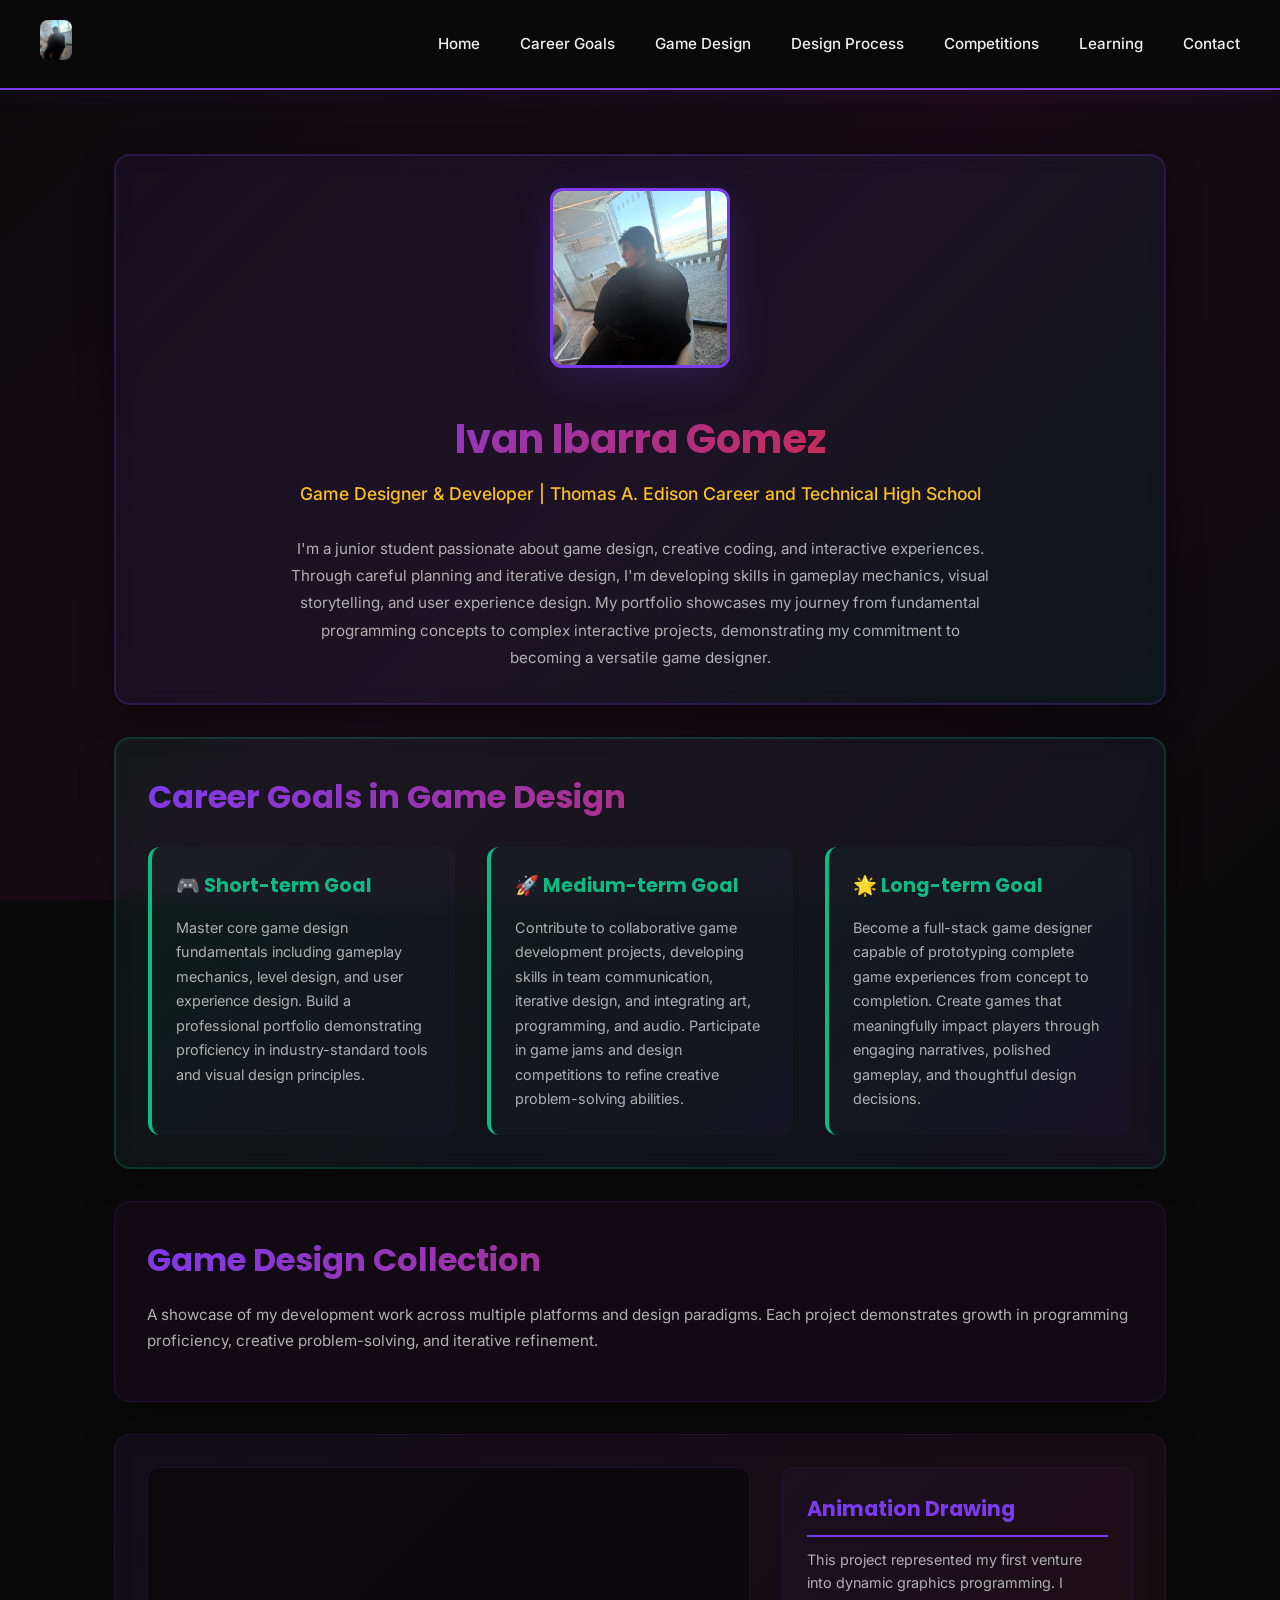
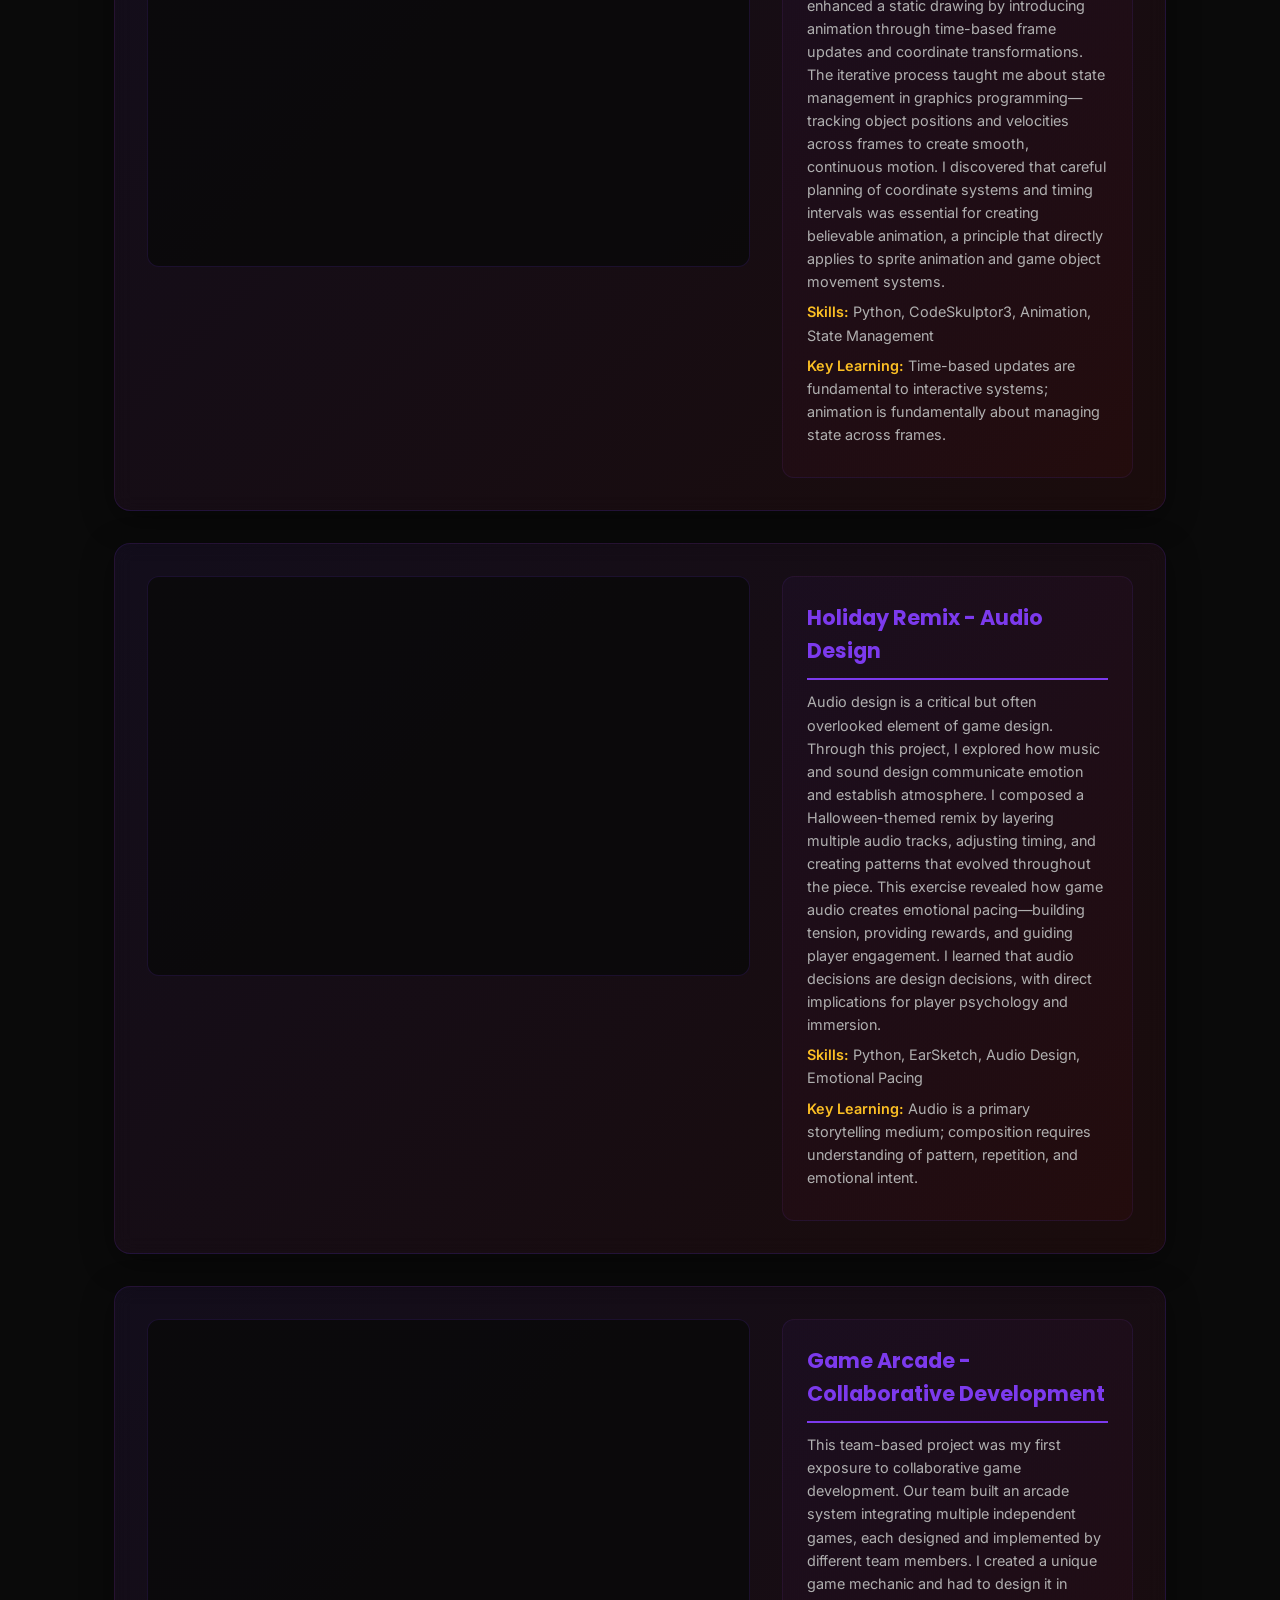
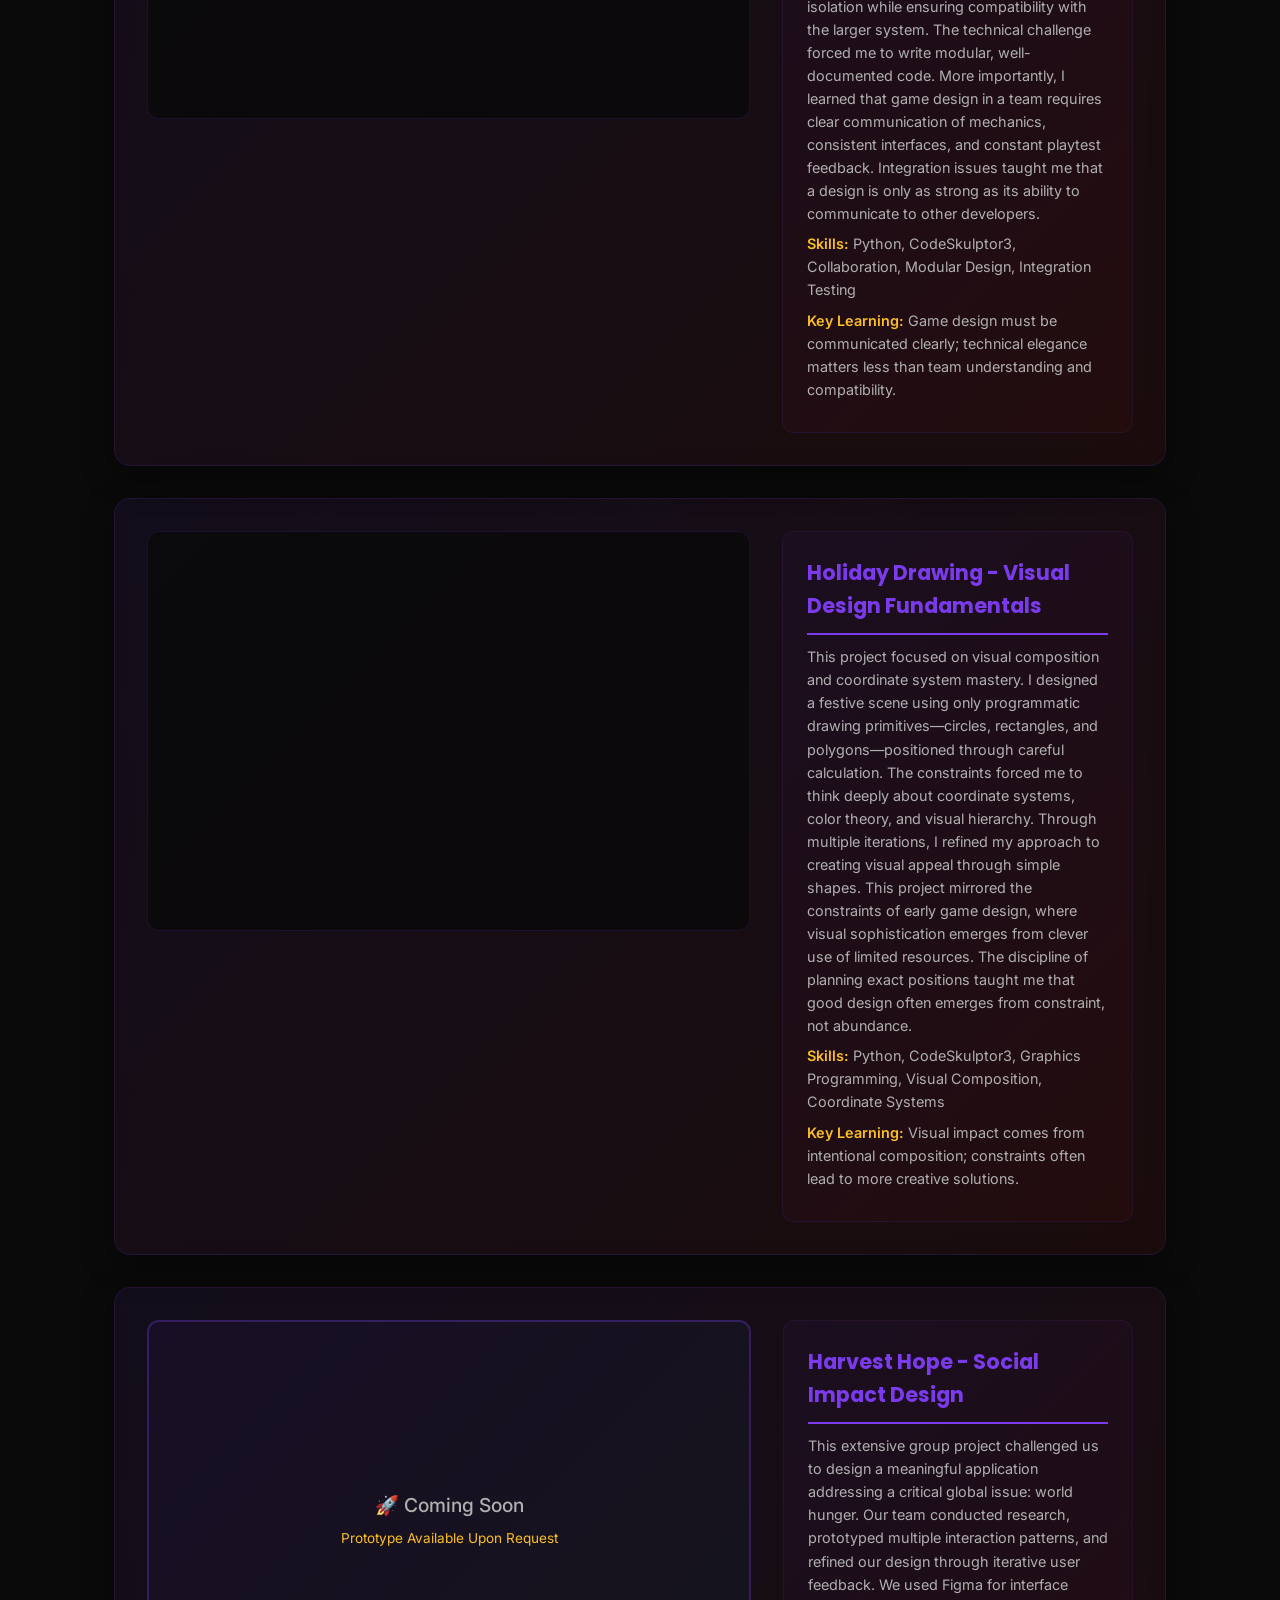
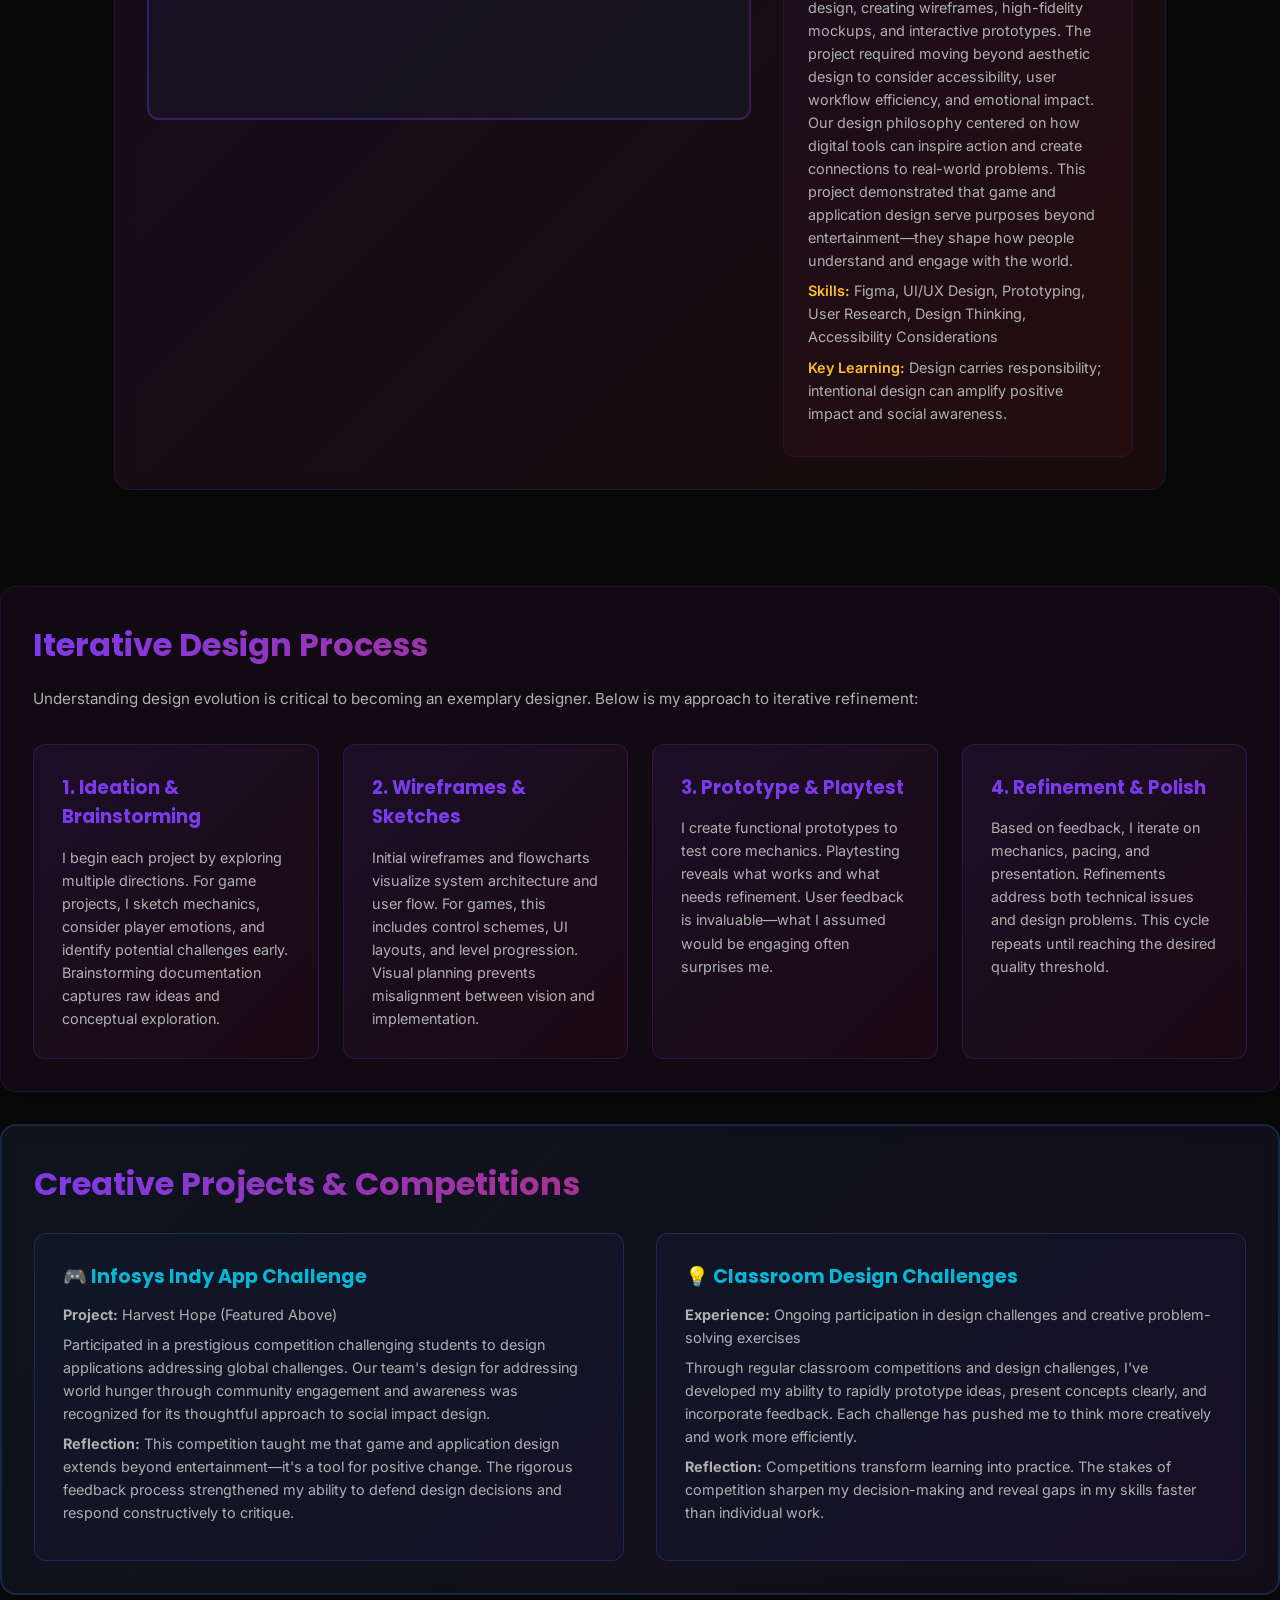
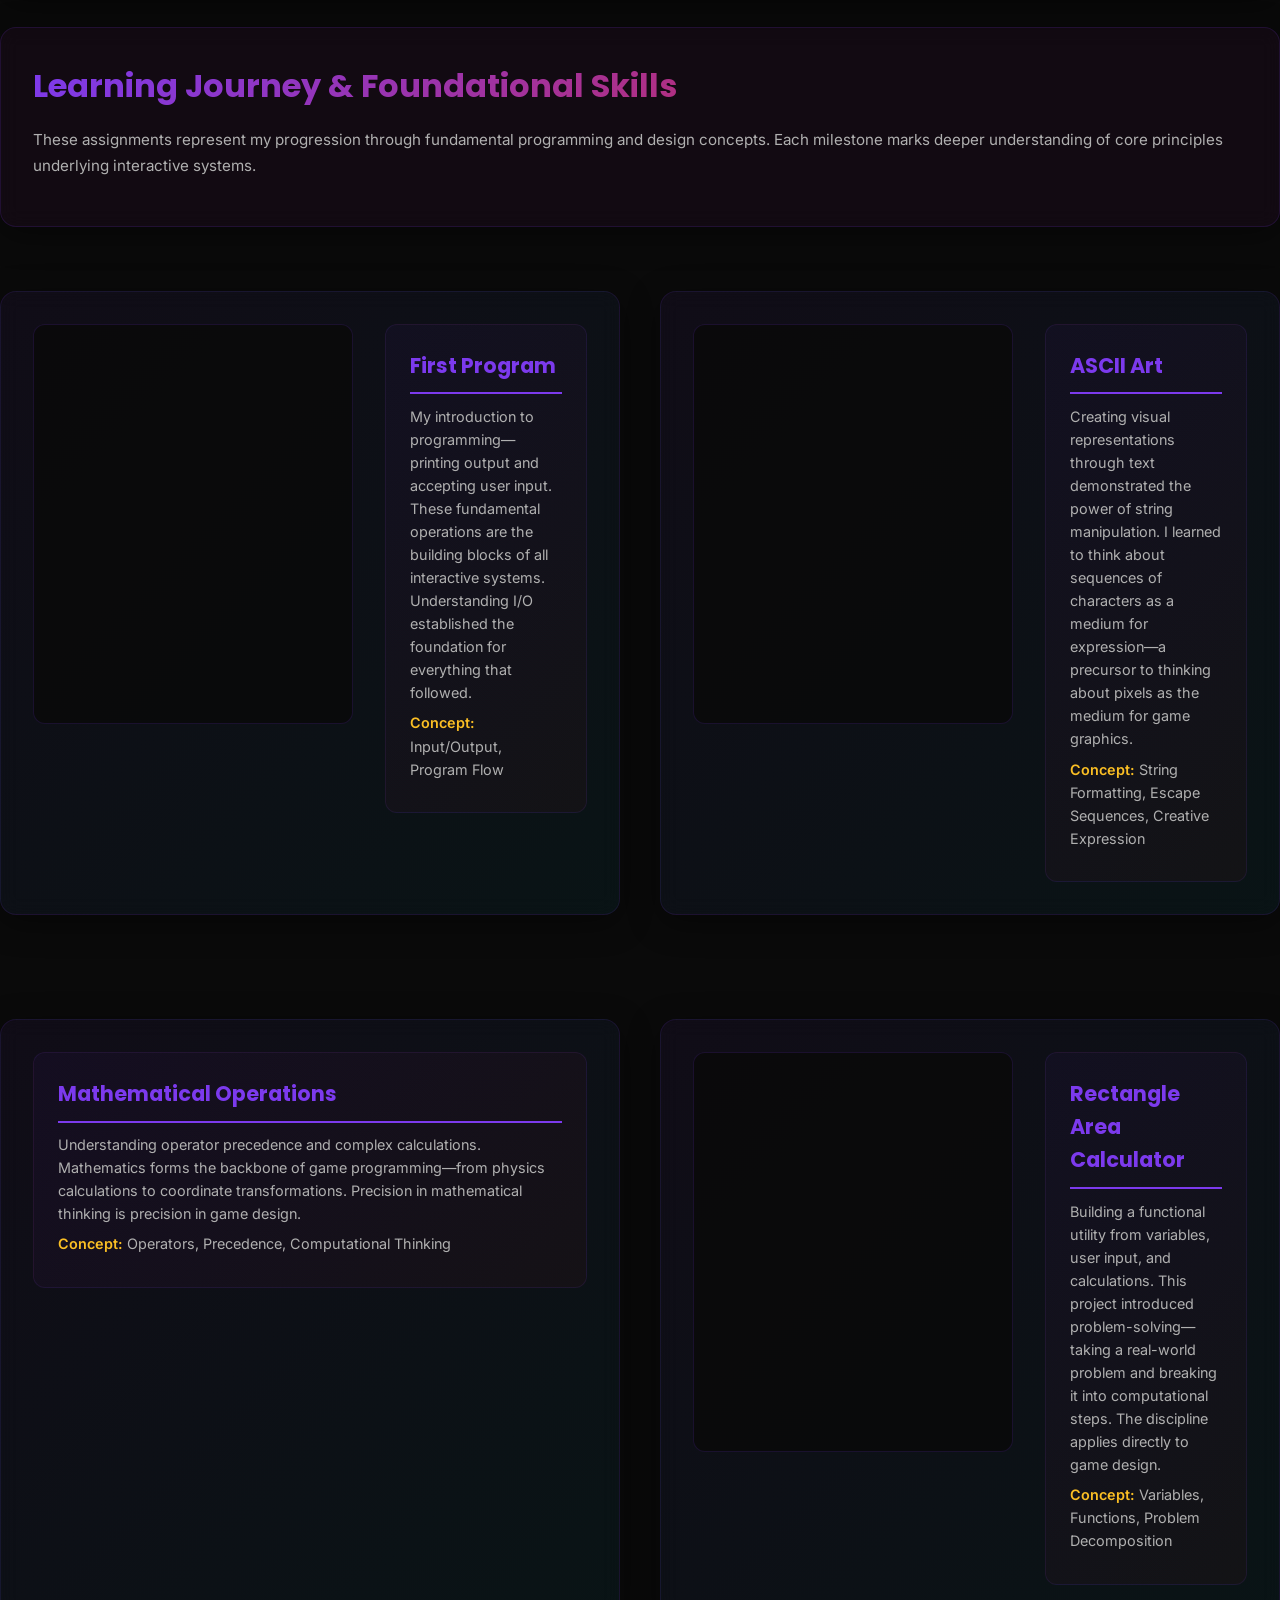
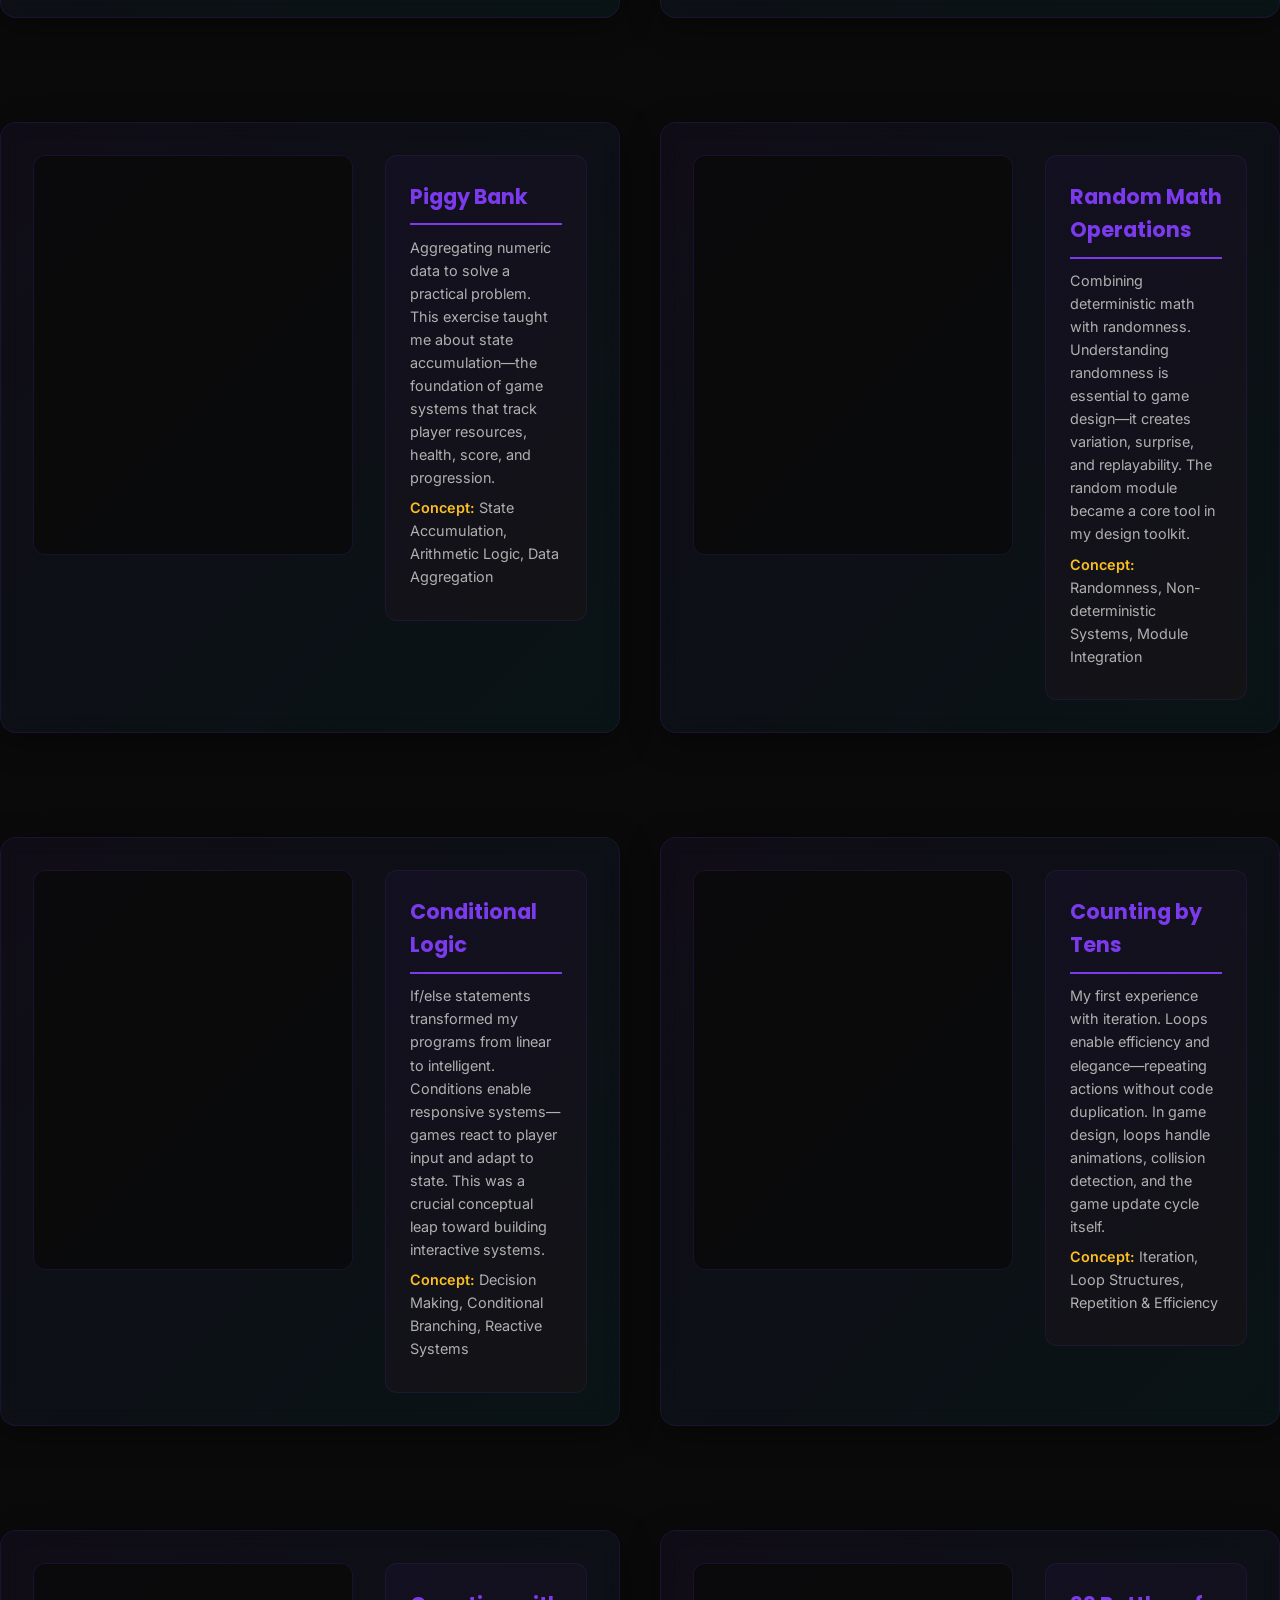
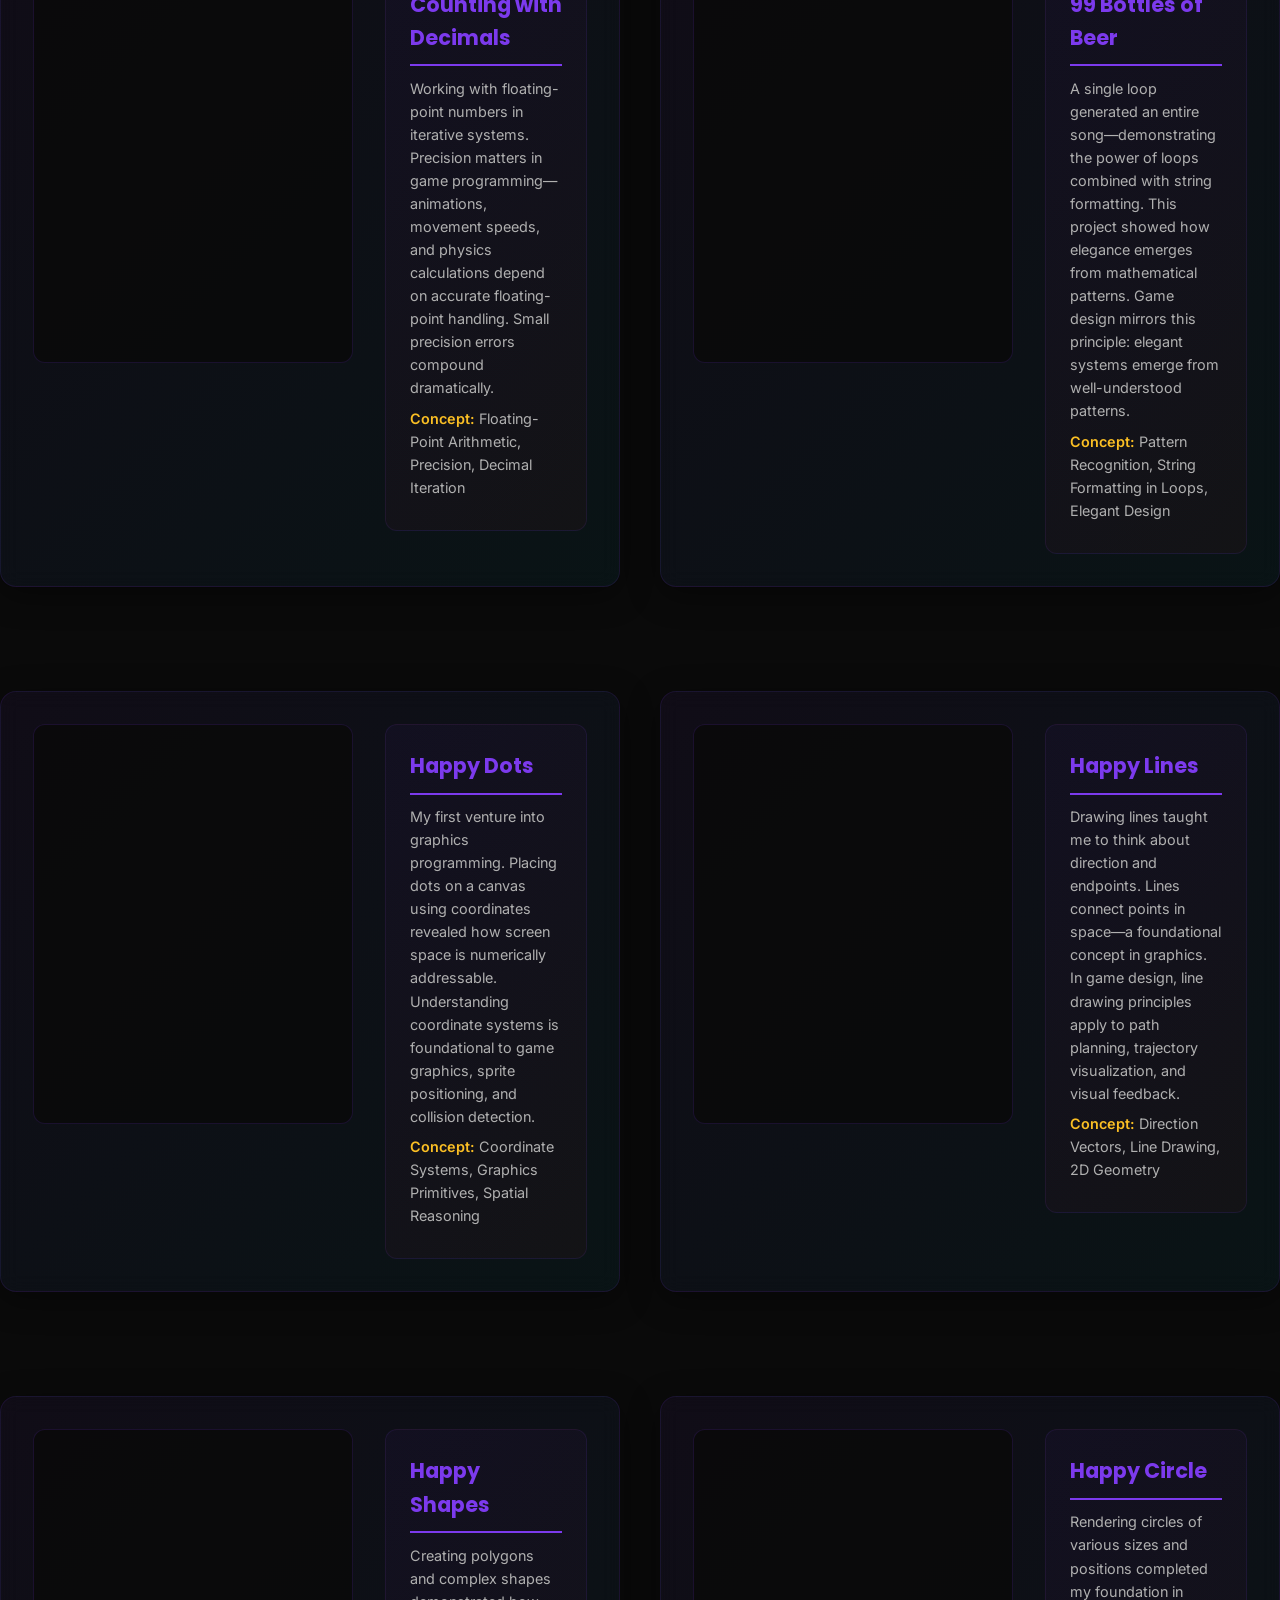
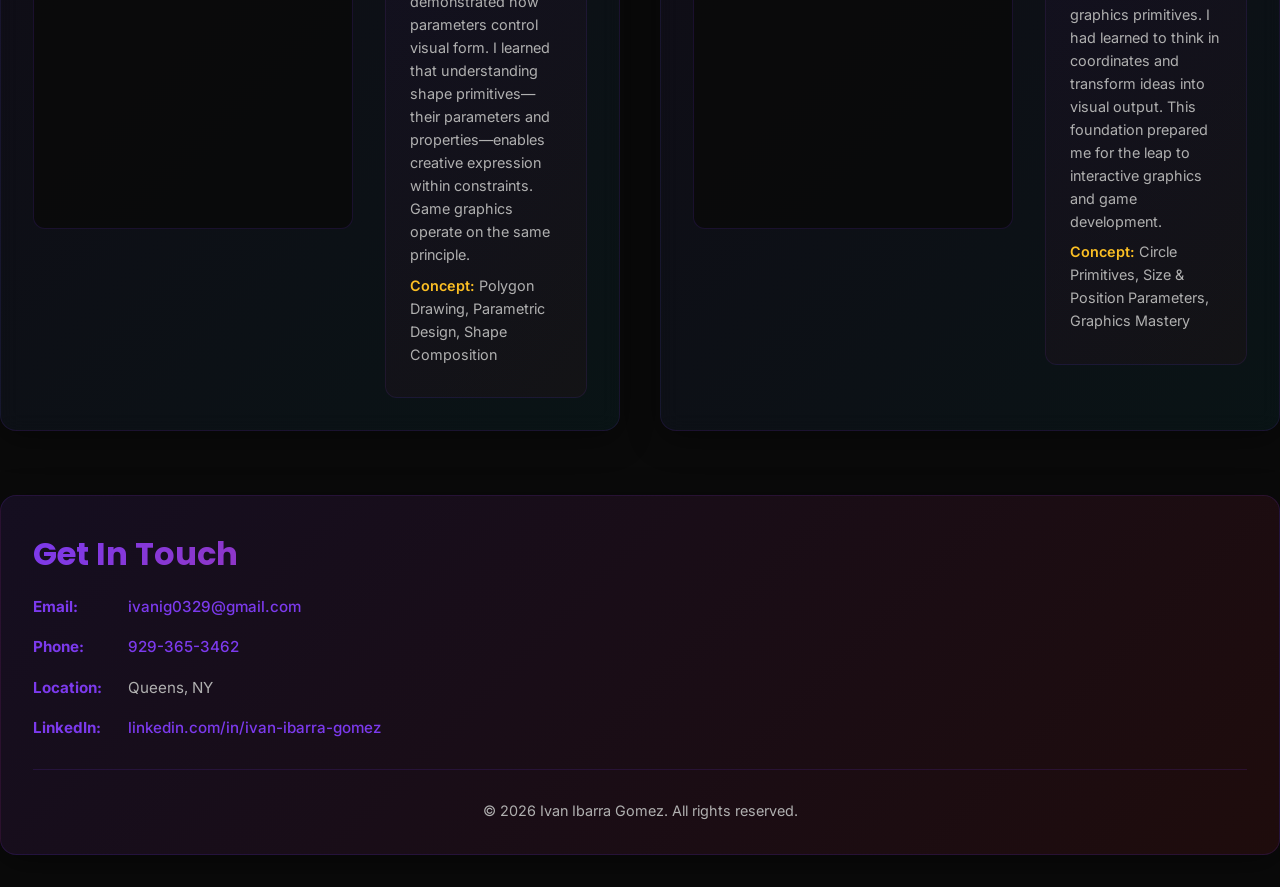
==== commit ecd2063a: "Update short-term goal description in index.html Removed mention of specific industry-standard tools" ====
--- a/index.html
+++ b/index.html
@@ -69,7 +69,7 @@
       <div class="goals-content">
         <div class="goal-item">
           <h3>🎮 Short-term Goal</h3>
-          <p>Master core game design fundamentals including gameplay mechanics, level design, and user experience design. Build a professional portfolio demonstrating proficiency in industry-standard tools (Unity, Unreal Engine) and visual design principles.</p>
+          <p>Master core game design fundamentals including gameplay mechanics, level design, and user experience design. Build a professional portfolio demonstrating proficiency in industry-standard tools and visual design principles.</p>
         </div>
         <div class="goal-item">
           <h3>🚀 Medium-term Goal</h3>
--- a/style.css
+++ b/style.css
@@ -32,6 +32,8 @@
   --text-primary: #f0f0f0;
   --text-secondary: #b0b0b0;
   --accent-gold: #fbbf24;
+  --accent-cyan: #06b6d4;
+  --accent-emerald: #10b981;
 }
 
 /* =========================
@@ -70,6 +72,8 @@
   gap: 2.5em;
   margin: 0;
   padding: 0;
+  flex-wrap: wrap;
+  justify-content: center;
 }
 
 .navbar-right a {
@@ -150,6 +154,11 @@
 /* =========================
    BIO SECTION
 ========================= */
+.bio-card {
+  background: linear-gradient(135deg, rgba(124, 58, 237, 0.08), rgba(6, 182, 212, 0.08));
+  border: 2px solid rgba(124, 58, 237, 0.2);
+}
+
 .bio {
   display: flex;
   flex-direction: column;
@@ -200,12 +209,159 @@
 }
 
 /* =========================
+   CAREER GOALS SECTION
+========================= */
+.goals-card {
+  background: linear-gradient(135deg, rgba(16, 185, 129, 0.08), rgba(139, 92, 246, 0.08));
+  border: 2px solid rgba(16, 185, 129, 0.2);
+}
+
+.goals-content {
+  display: grid;
+  grid-template-columns: repeat(auto-fit, minmax(280px, 1fr));
+  gap: 2em;
+  margin-top: 1.5em;
+}
+
+.goal-item {
+  background: linear-gradient(135deg, rgba(16, 185, 129, 0.05), rgba(124, 58, 237, 0.05));
+  padding: 1.5em;
+  border-radius: 12px;
+  border-left: 4px solid var(--accent-emerald);
+  transition: all 0.3s ease;
+}
+
+.goal-item:hover {
+  transform: translateX(8px);
+  border-left-color: var(--purple-primary);
+  box-shadow: 0 8px 24px rgba(16, 185, 129, 0.1);
+}
+
+.goal-item h3 {
+  margin: 0 0 0.75em 0;
+  color: var(--accent-emerald);
+  font-family: 'Poppins', sans-serif;
+  font-size: 1.2em;
+}
+
+.goal-item p {
+  margin: 0;
+  color: var(--text-secondary);
+  font-size: 0.9em;
+  line-height: 1.7;
+}
+
+/* =========================
+   DESIGN PROCESS SECTION
+========================= */
+.design-process-grid {
+  display: grid;
+  grid-template-columns: repeat(auto-fit, minmax(220px, 1fr));
+  gap: 1.5em;
+  margin-top: 2em;
+}
+
+.process-step {
+  background: linear-gradient(135deg, rgba(124, 58, 237, 0.1), rgba(220, 38, 38, 0.05));
+  padding: 1.75em;
+  border-radius: 12px;
+  border: 1px solid rgba(124, 58, 237, 0.2);
+  position: relative;
+  overflow: hidden;
+  transition: all 0.3s ease;
+  counter-increment: process-counter;
+}
+
+.process-step::before {
+  content: '';
+  position: absolute;
+  top: 0;
+  left: 0;
+  width: 4px;
+  height: 0;
+  background: linear-gradient(180deg, var(--purple-primary), var(--red-primary));
+  transition: height 0.3s ease;
+}
+
+.process-step:hover {
+  transform: translateY(-6px);
+  border-color: rgba(124, 58, 237, 0.4);
+  box-shadow: 0 12px 32px rgba(124, 58, 237, 0.15);
+}
+
+.process-step:hover::before {
+  height: 100%;
+}
+
+.process-step h3 {
+  margin: 0 0 0.75em 0;
+  color: var(--purple-primary);
+  font-family: 'Poppins', sans-serif;
+  font-size: 1.15em;
+}
+
+.process-step p {
+  margin: 0;
+  color: var(--text-secondary);
+  font-size: 0.9em;
+  line-height: 1.6;
+}
+
+/* =========================
+   COMPETITIONS SECTION
+========================= */
+.competitions-card {
+  background: linear-gradient(135deg, rgba(59, 130, 246, 0.08), rgba(124, 58, 237, 0.08));
+  border: 2px solid rgba(59, 130, 246, 0.2);
+}
+
+.competitions-content {
+  display: grid;
+  grid-template-columns: repeat(auto-fit, minmax(300px, 1fr));
+  gap: 2em;
+  margin-top: 1.5em;
+}
+
+.competition-item {
+  background: linear-gradient(135deg, rgba(59, 130, 246, 0.05), rgba(124, 58, 237, 0.05));
+  padding: 1.75em;
+  border-radius: 12px;
+  border: 1px solid rgba(59, 130, 246, 0.2);
+  transition: all 0.3s ease;
+}
+
+.competition-item:hover {
+  transform: translateY(-6px);
+  border-color: rgba(124, 58, 237, 0.4);
+  box-shadow: 0 12px 32px rgba(59, 130, 246, 0.15);
+}
+
+.competition-item h3 {
+  margin: 0 0 0.5em 0;
+  color: var(--accent-cyan);
+  font-family: 'Poppins', sans-serif;
+  font-size: 1.2em;
+}
+
+.competition-item p {
+  margin: 0.5em 0;
+  color: var(--text-secondary);
+  font-size: 0.9em;
+  line-height: 1.6;
+}
+
+/* =========================
    PROJECT LAYOUT
 ========================= */
 .project {
   display: flex;
   gap: 2em;
   align-items: flex-start;
+}
+
+.project-card {
+  background: linear-gradient(135deg, rgba(124, 58, 237, 0.08), rgba(220, 38, 38, 0.08));
+  border: 1px solid rgba(124, 58, 237, 0.15);
 }
 
 .project iframe {
@@ -233,15 +389,30 @@
   border-radius: 12px;
   border: 2px dashed var(--purple-primary);
   display: flex;
+  flex-direction: column;
   align-items: center;
   justify-content: center;
   transition: all 0.3s ease;
 }
 
+.placeholder-iframe.coming-soon {
+  background: linear-gradient(135deg, rgba(124, 58, 237, 0.05), rgba(6, 182, 212, 0.05));
+  border-style: solid;
+  border-color: rgba(124, 58, 237, 0.3);
+}
+
 .placeholder-iframe p {
   color: var(--text-secondary);
   font-size: 1.2em;
   font-weight: 500;
+  margin: 0;
+}
+
+.placeholder-subtitle {
+  font-size: 0.85em !important;
+  color: var(--accent-gold) !important;
+  margin-top: 0.5em !important;
+  font-weight: 400 !important;
 }
 
 .reflection {
@@ -275,6 +446,19 @@
 }
 
 /* =========================
+   CFU CARDS
+========================= */
+.cfu-card {
+  background: linear-gradient(135deg, rgba(124, 58, 237, 0.06), rgba(6, 182, 212, 0.06));
+  border: 1px solid rgba(124, 58, 237, 0.12);
+}
+
+.cfu-card:hover {
+  border-color: rgba(124, 58, 237, 0.25);
+  box-shadow: 0 8px 32px rgba(124, 58, 237, 0.1);
+}
+
+/* =========================
    GRID LAYOUT FOR CFUS
 ========================= */
 .new-grid {
@@ -287,7 +471,7 @@
 /* =========================
    CONTACT SECTION
 ========================= */
-#contact {
+.contact-card {
   background: linear-gradient(135deg, rgba(124, 58, 237, 0.1), rgba(220, 38, 38, 0.1));
   border: 1px solid var(--card-border);
 }
@@ -390,6 +574,12 @@
     min-width: 0;
     height: 350px;
   }
+
+  .goals-content,
+  .competitions-content,
+  .design-process-grid {
+    grid-template-columns: 1fr;
+  }
 }
 
 @media (max-width: 768px) {
@@ -415,6 +605,11 @@
   .resource-card {
     padding: 1.5em;
   }
+
+  .goals-content,
+  .competitions-content {
+    grid-template-columns: 1fr;
+  }
 }
 
 @media (max-width: 600px) {
@@ -442,6 +637,16 @@
 
   .reflection h3 {
     font-size: 1.1em;
+  }
+
+  .design-process-grid,
+  .goals-content,
+  .competitions-content {
+    grid-template-columns: 1fr;
+  }
+
+  .project {
+    flex-direction: column;
   }
 }
 
@@ -459,6 +664,38 @@
   }
 }
 
+@keyframes slideInLeft {
+  from {
+    opacity: 0;
+    transform: translateX(-30px);
+  }
+  to {
+    opacity: 1;
+    transform: translateX(0);
+  }
+}
+
+@keyframes pulse-glow {
+  0%, 100% {
+    box-shadow: 0 0 20px rgba(124, 58, 237, 0.3);
+  }
+  50% {
+    box-shadow: 0 0 40px rgba(124, 58, 237, 0.6);
+  }
+}
+
 .resource-card {
   animation: fadeIn 0.6s ease-out;
 }
+
+.goal-item {
+  animation: slideInLeft 0.6s ease-out;
+}
+
+.goal-item:nth-child(2) {
+  animation-delay: 0.1s;
+}
+
+.goal-item:nth-child(3) {
+  animation-delay: 0.2s;
+}
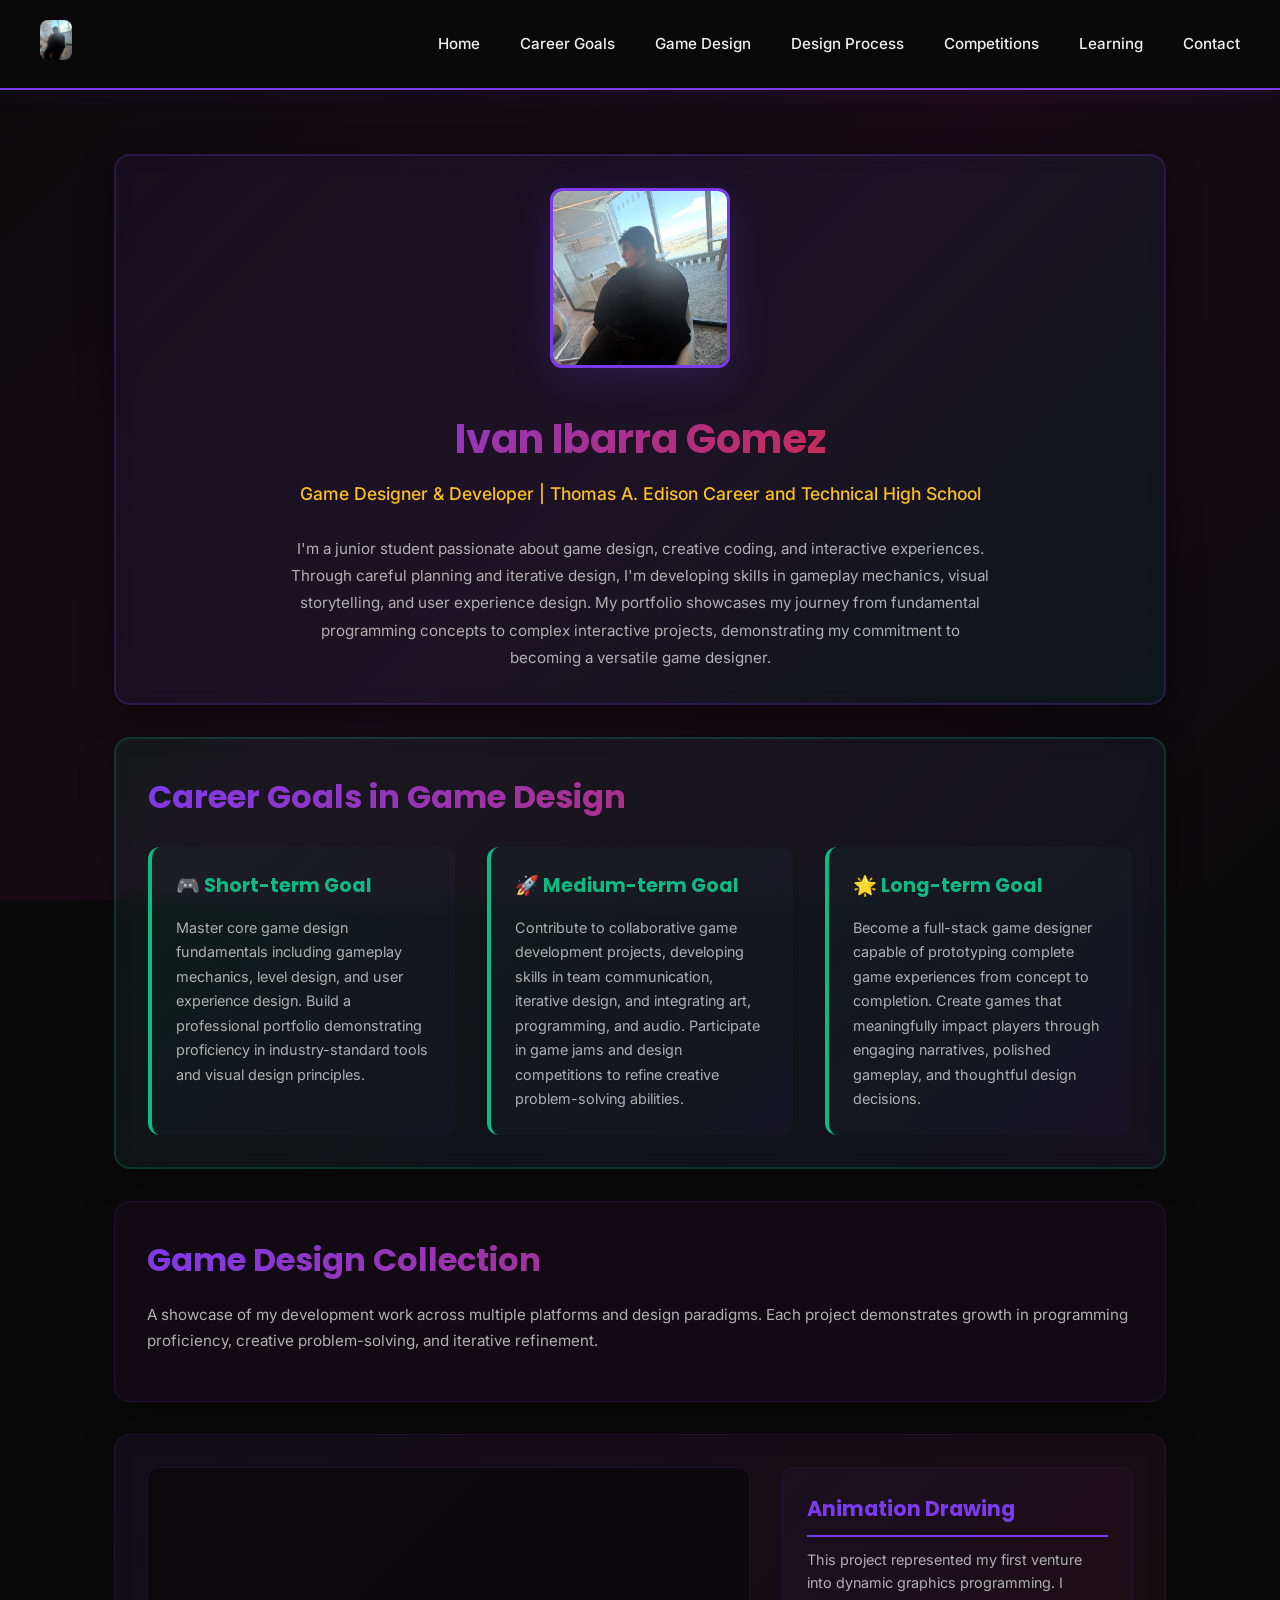
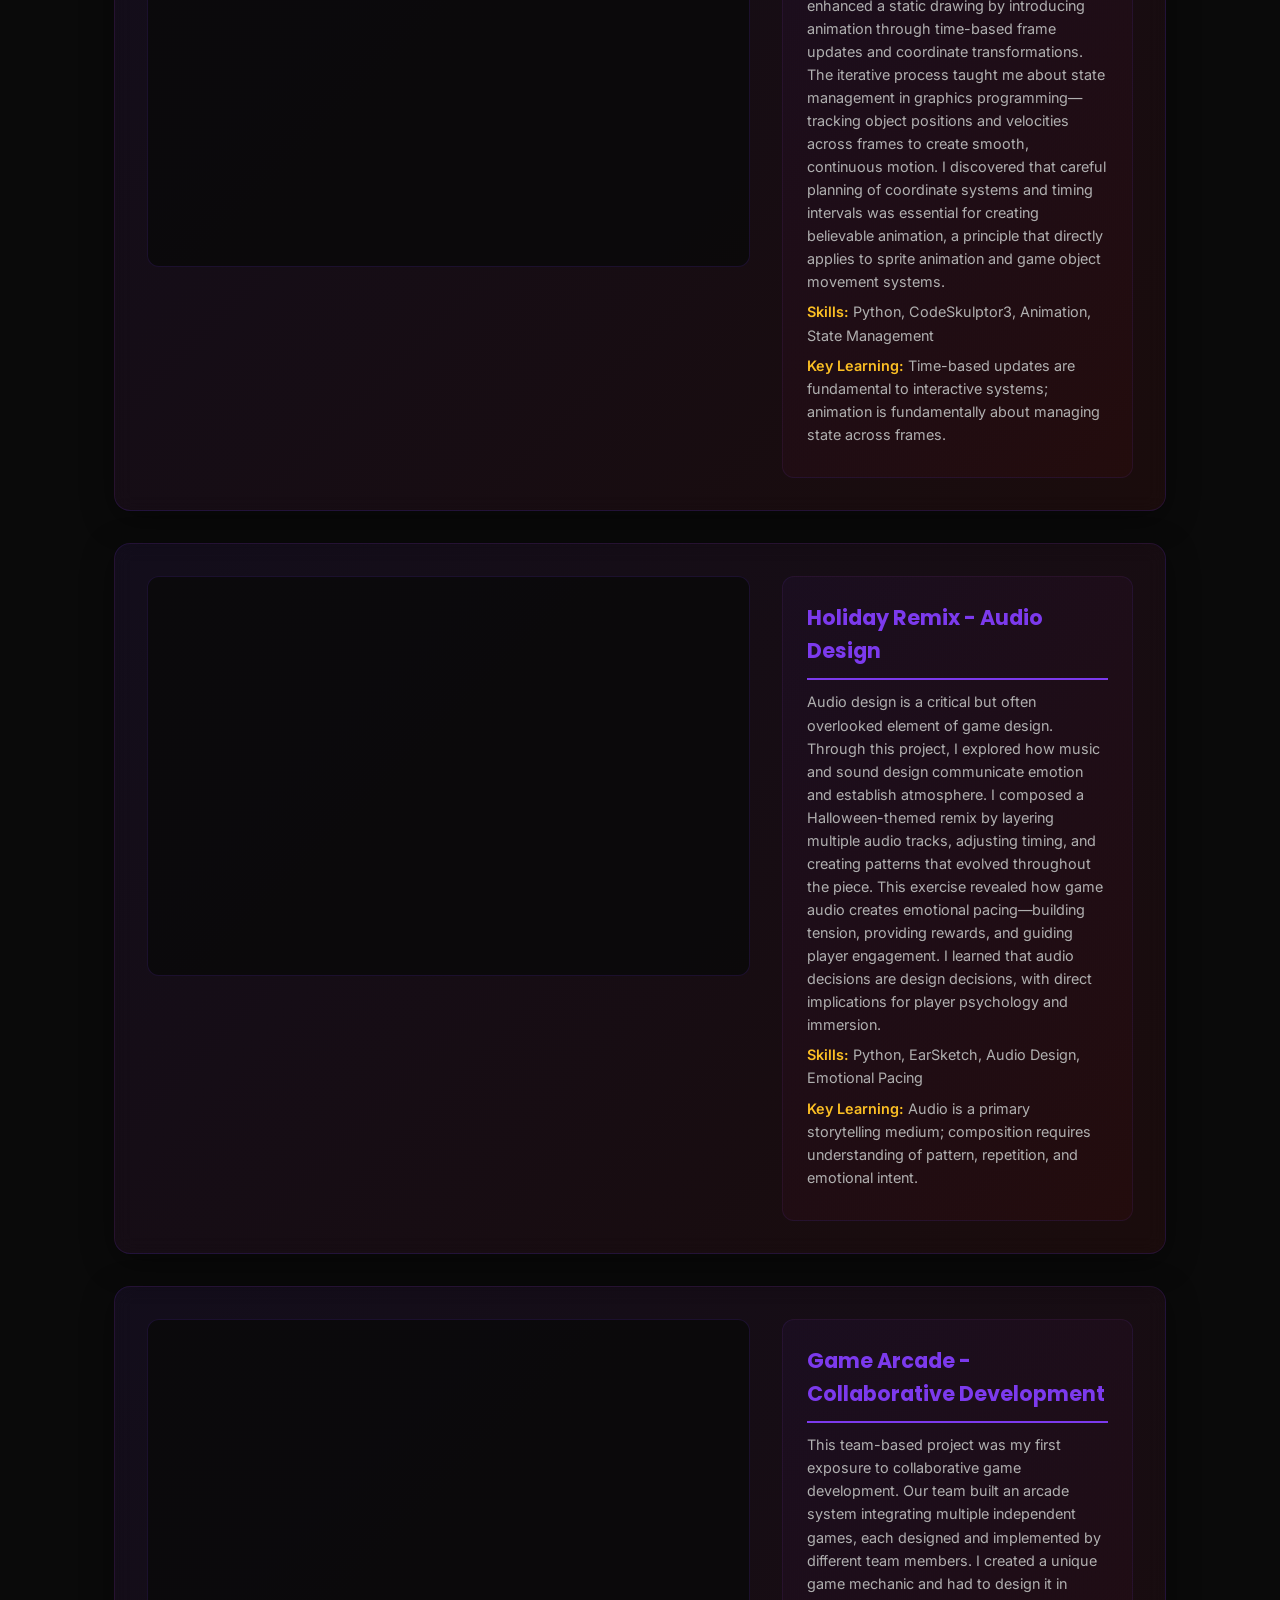
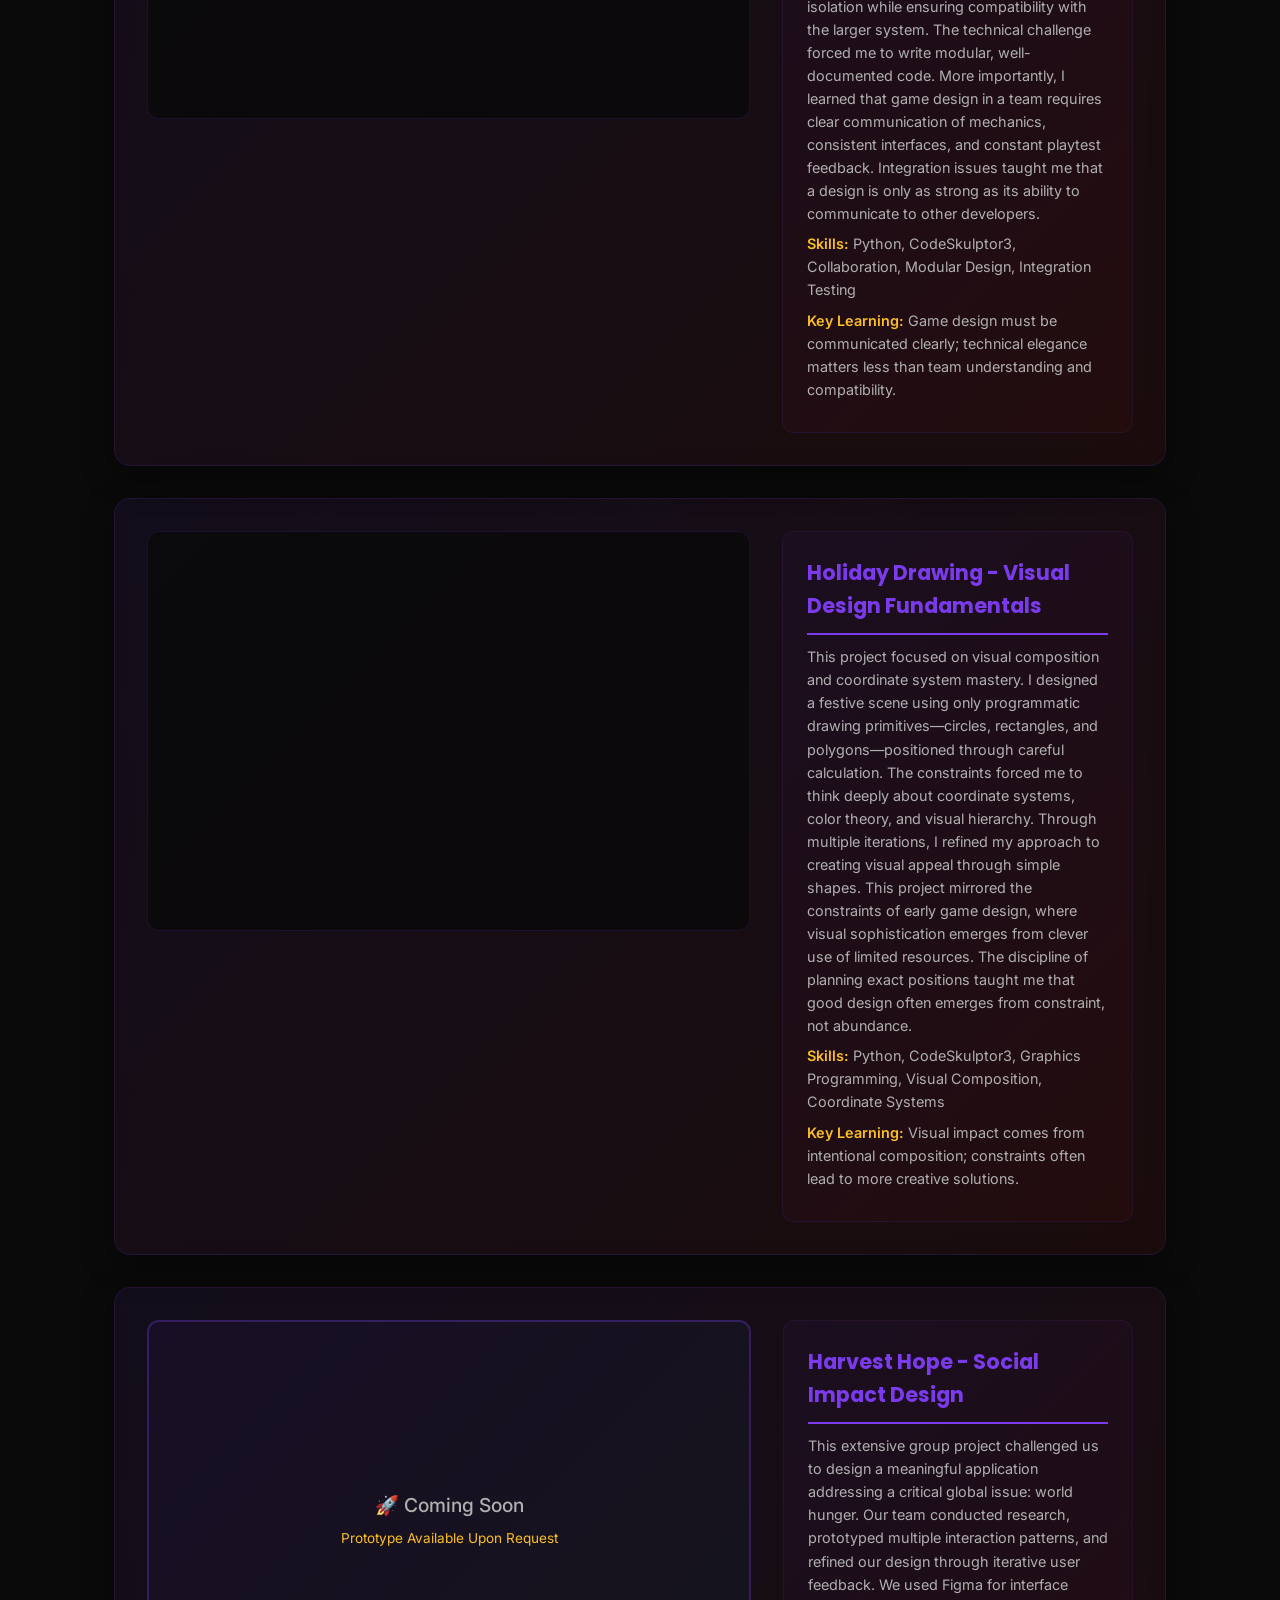
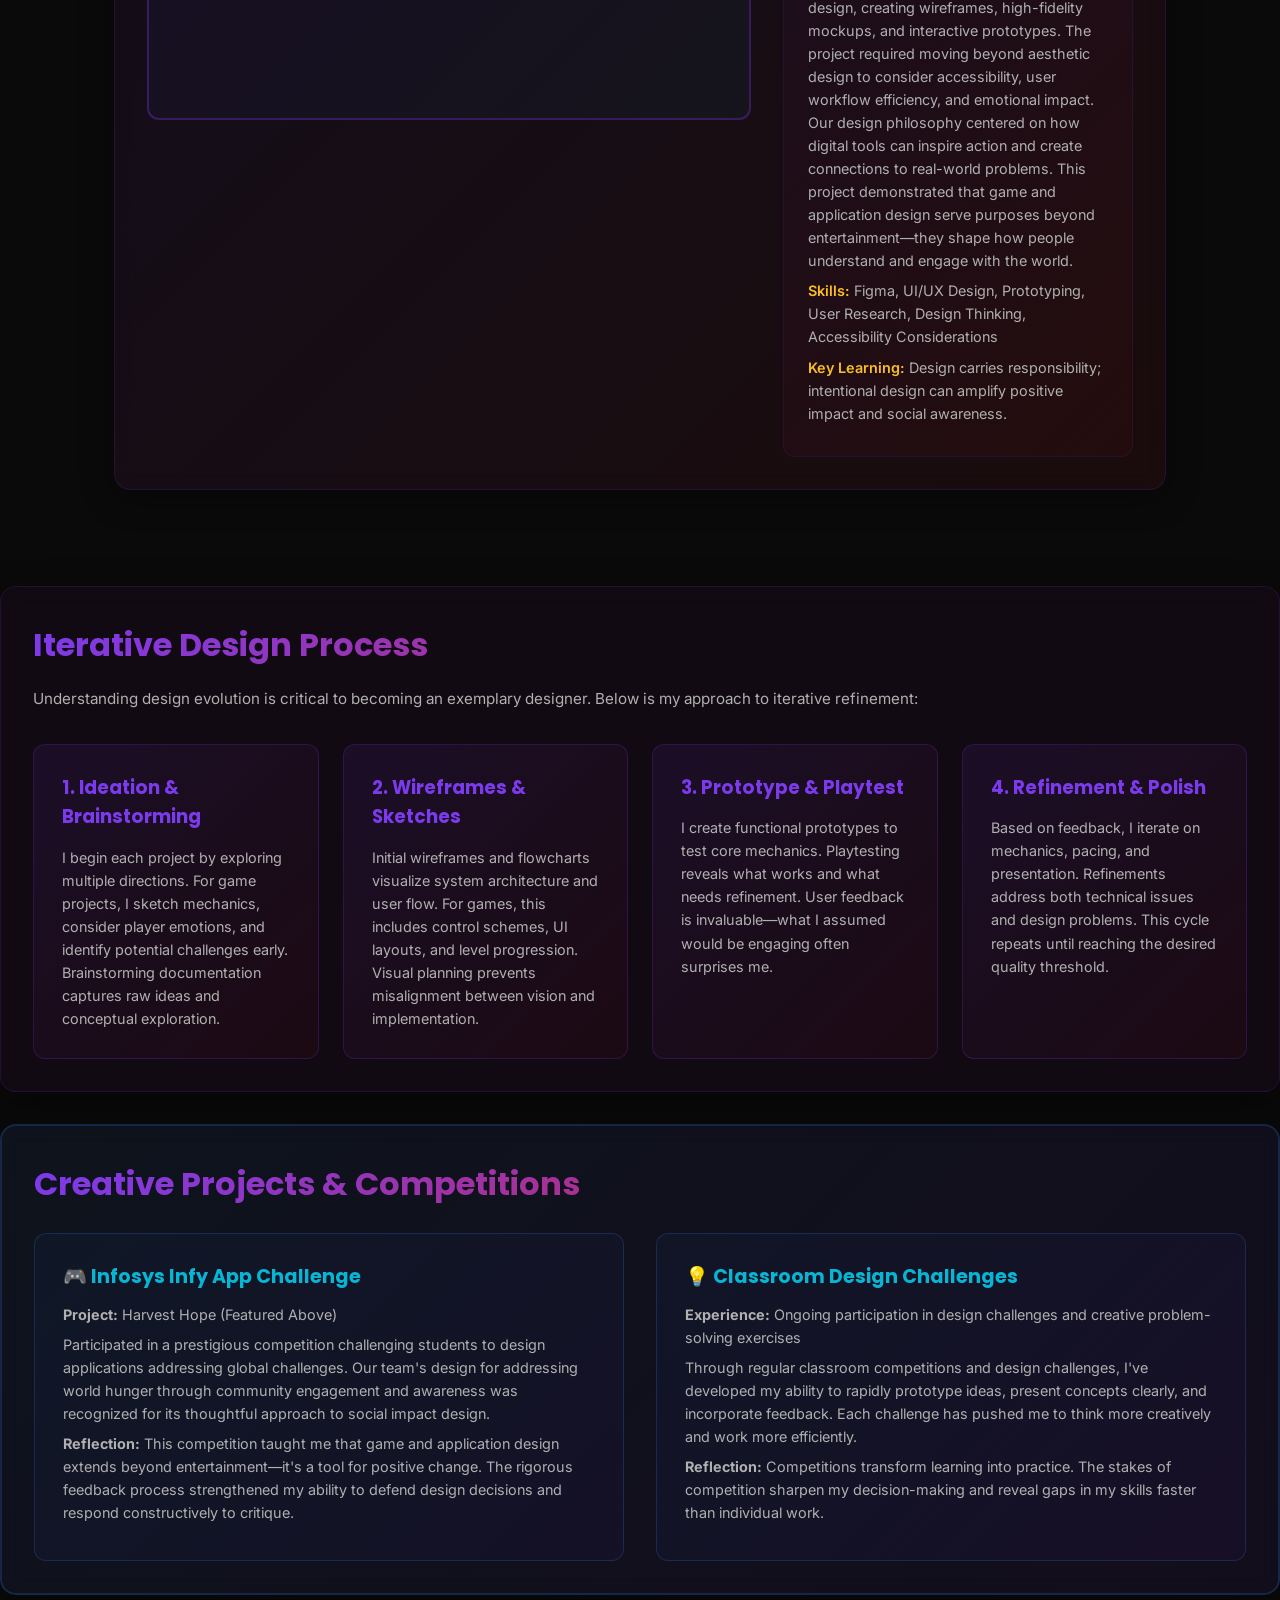
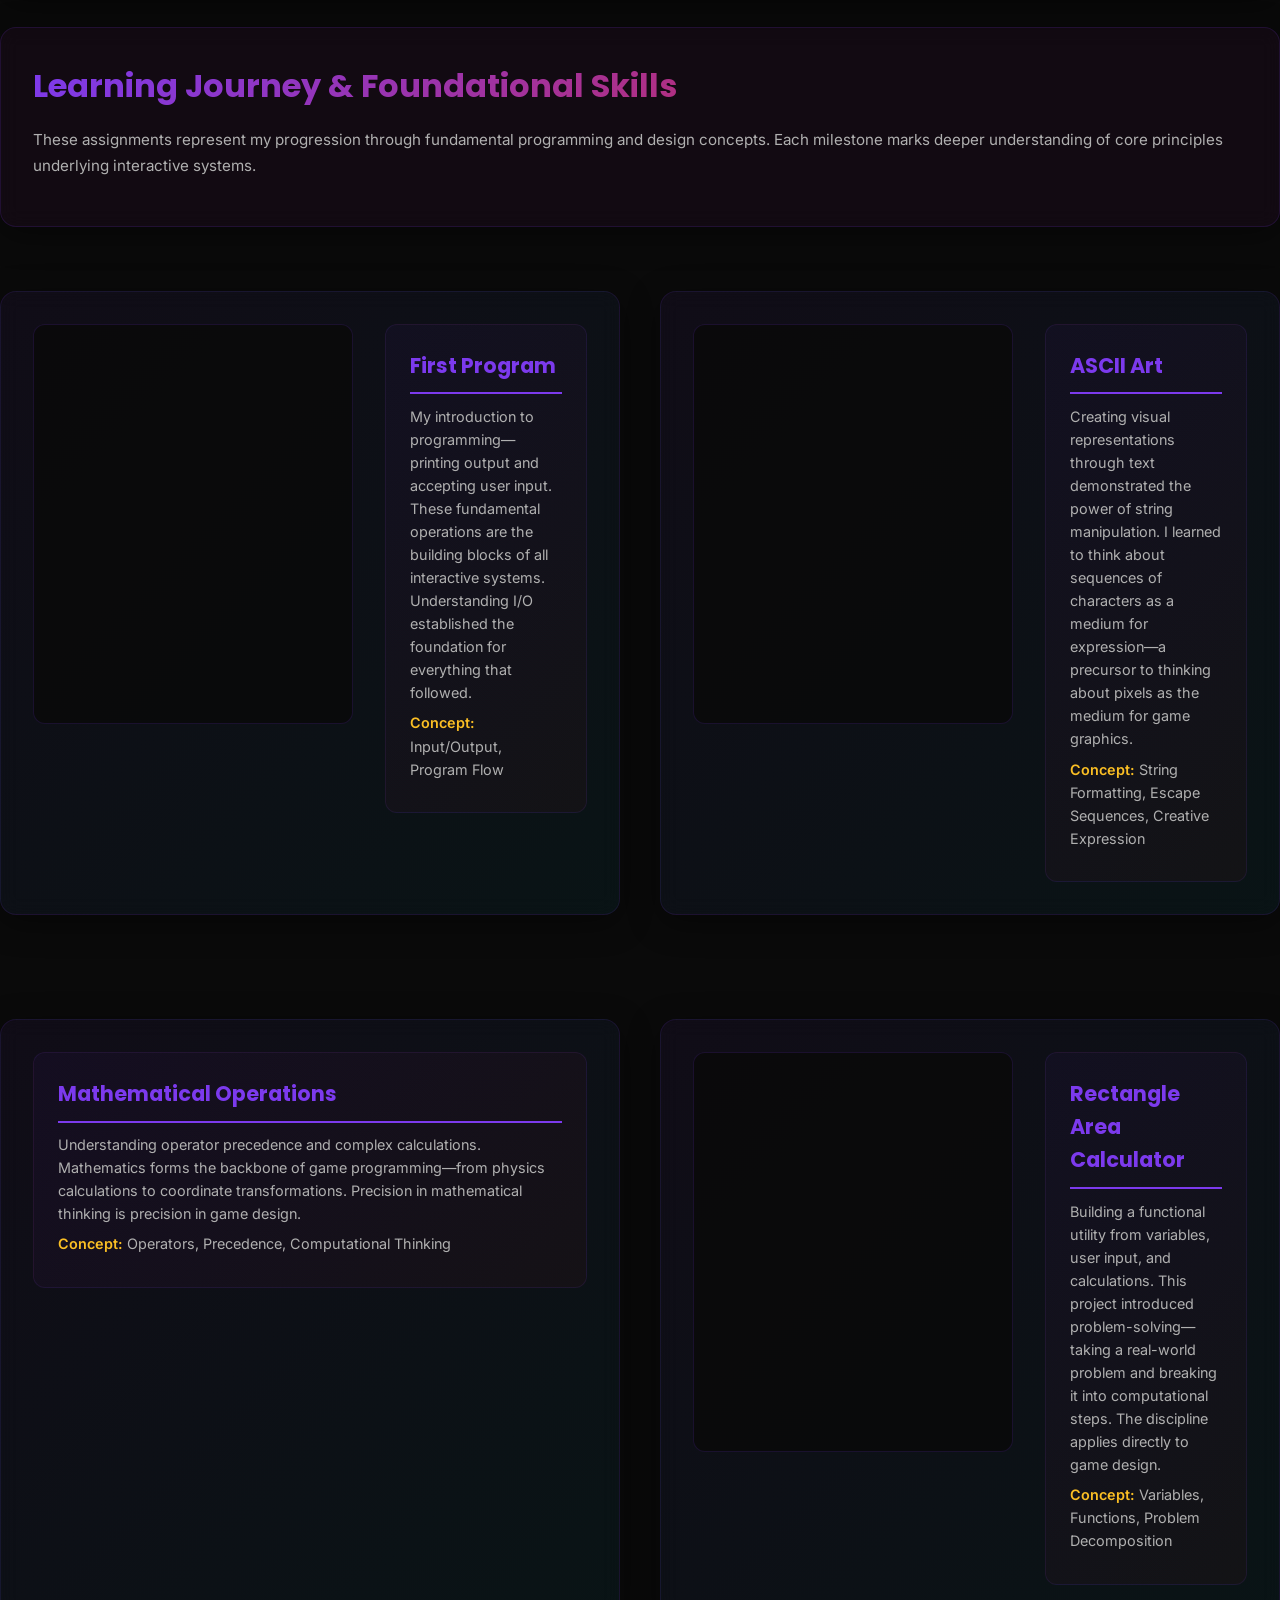
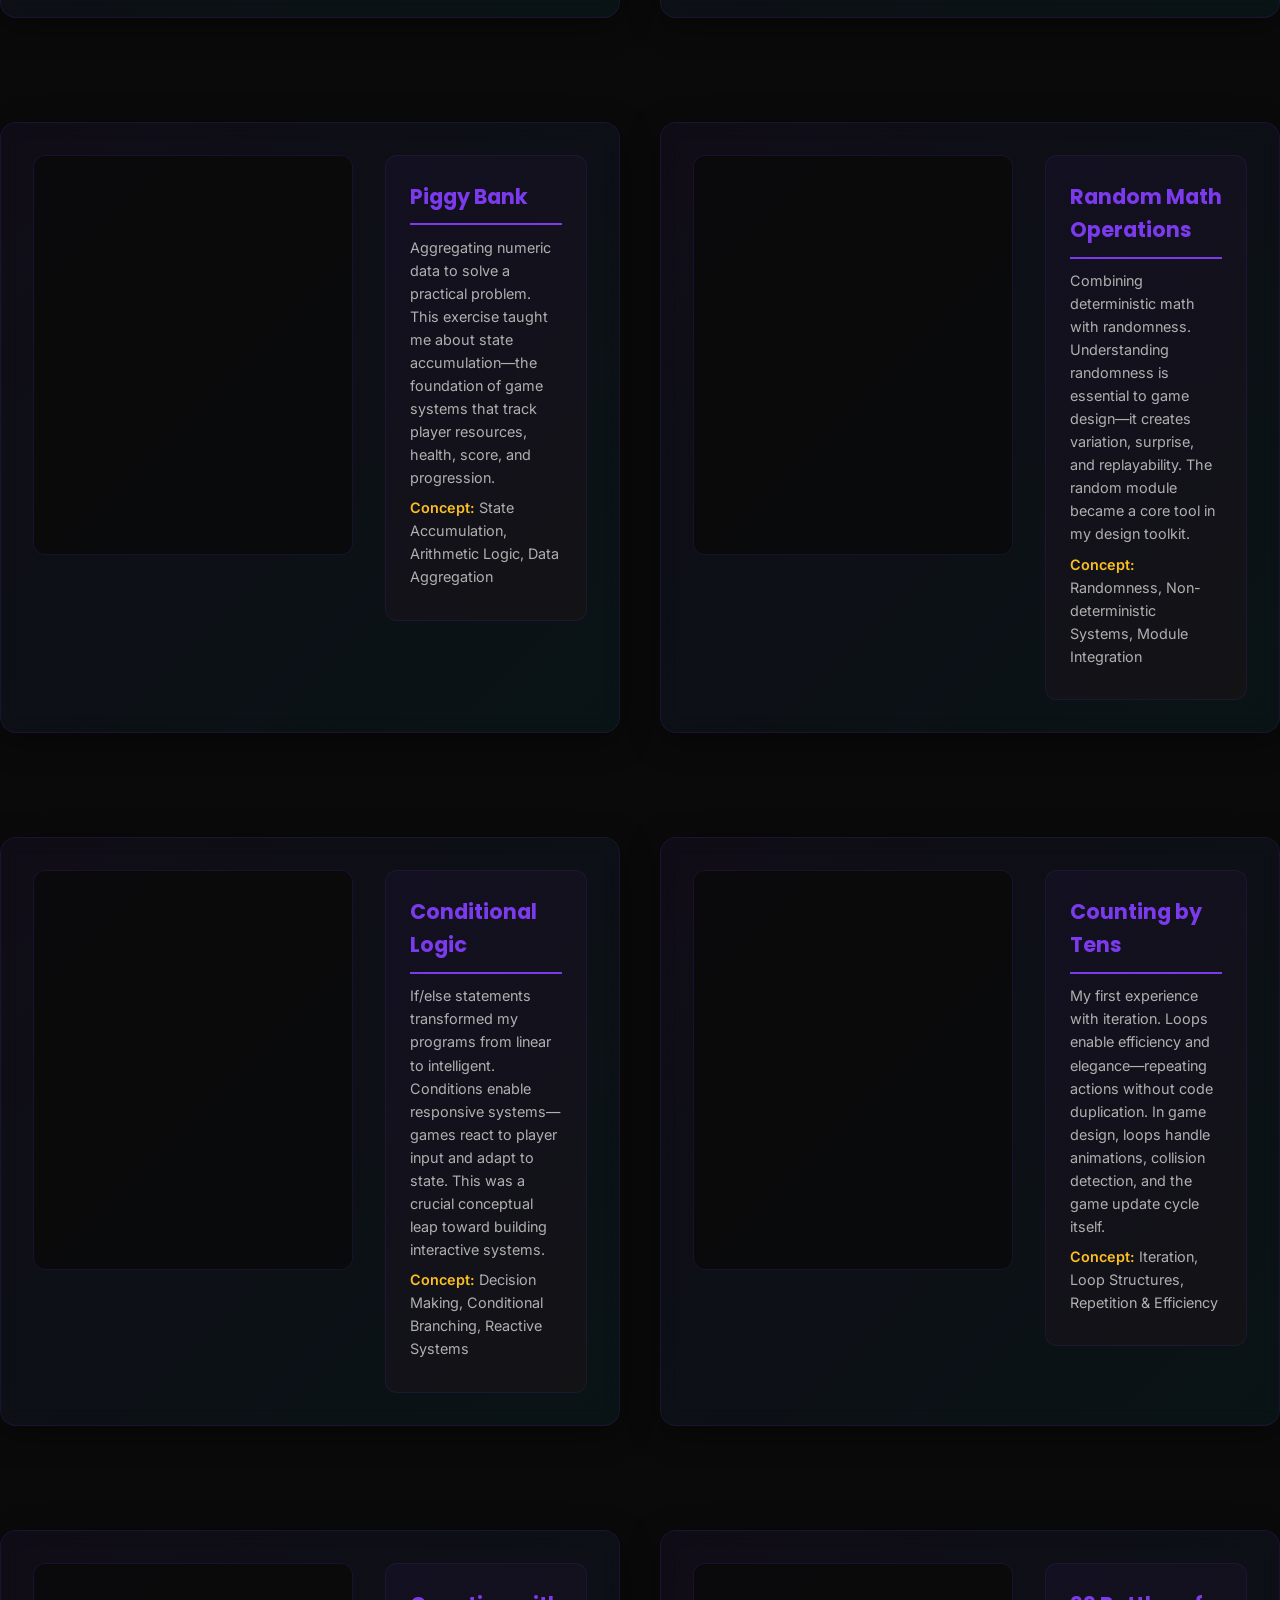
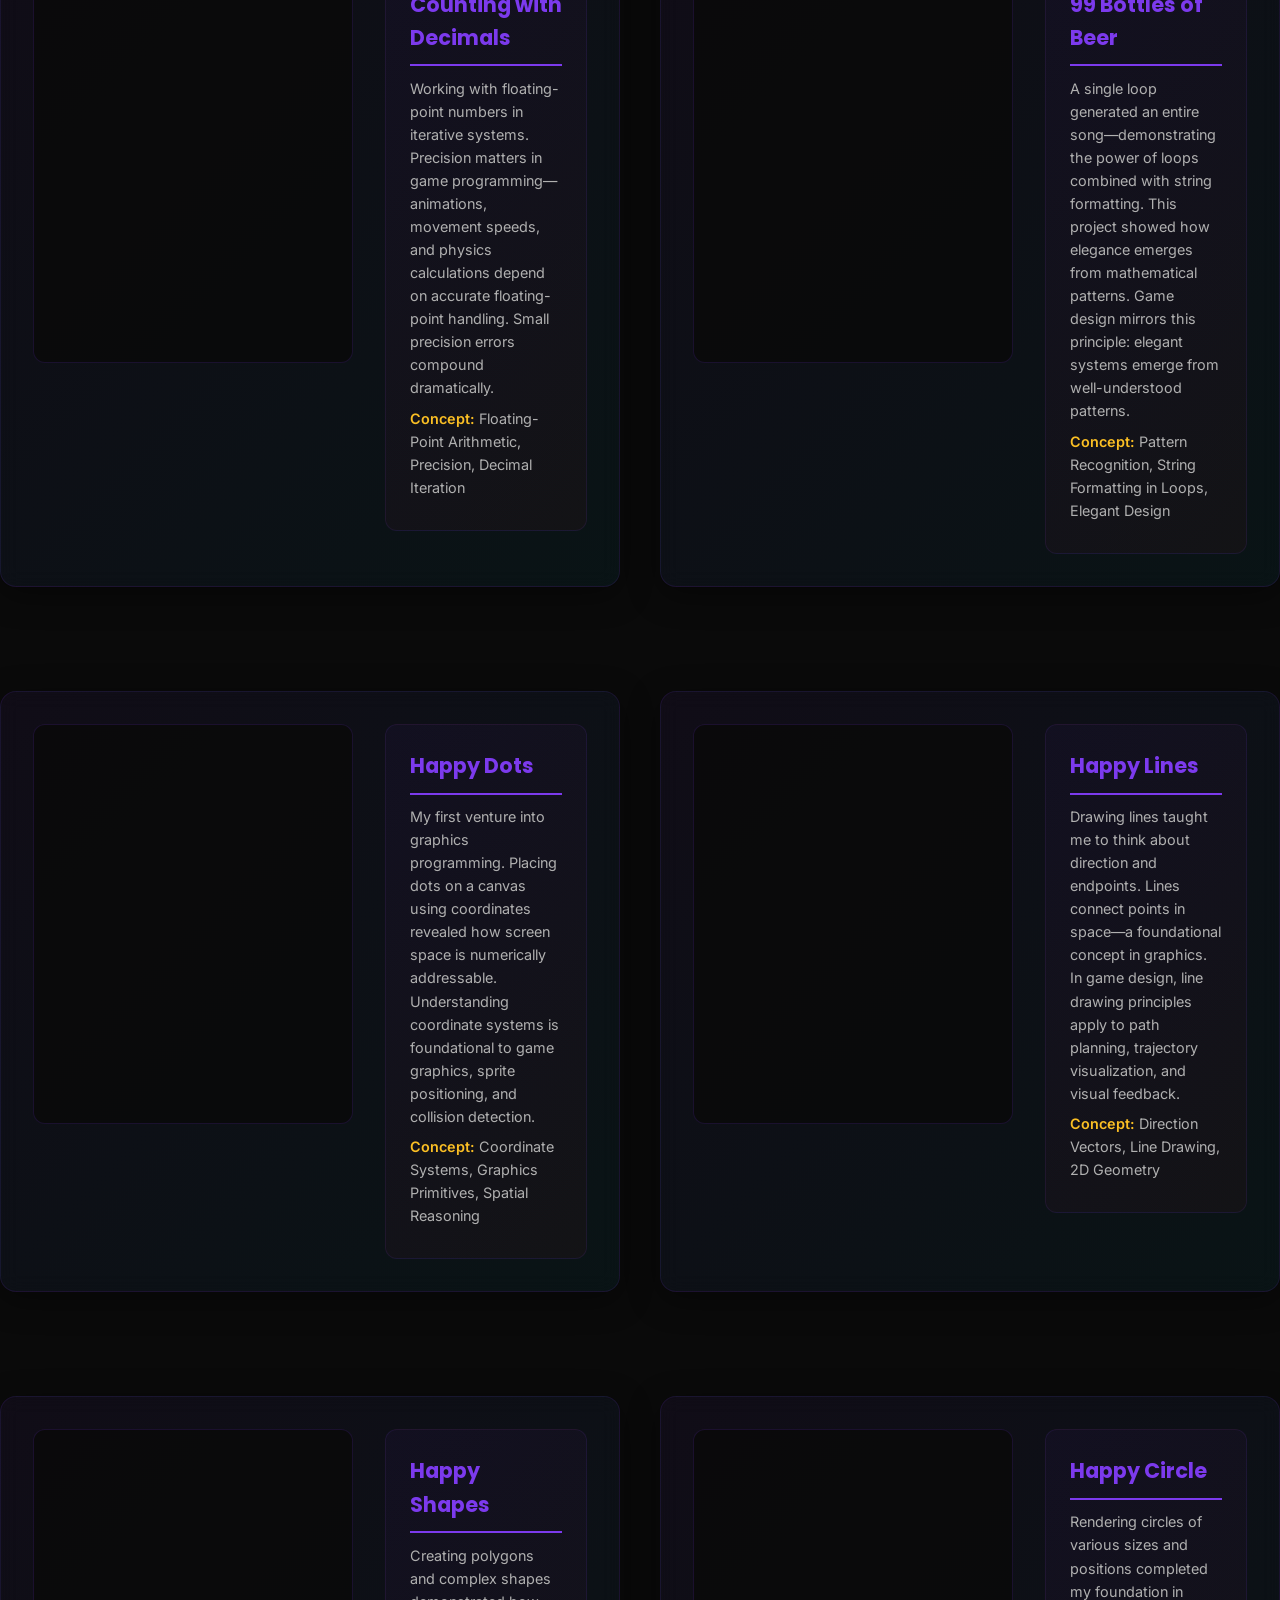
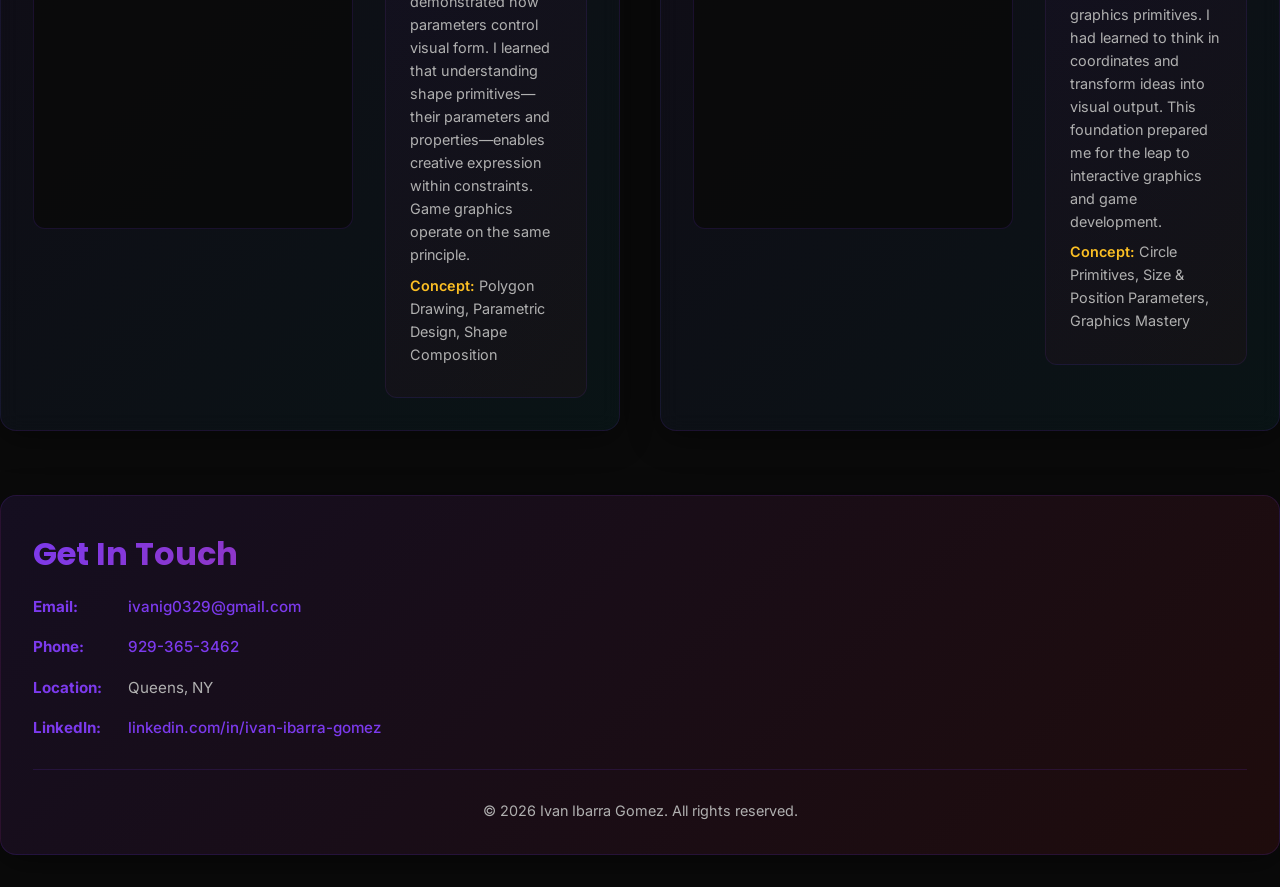
==== commit a02f4b1d: "." ====
--- a/index.html
+++ b/index.html
@@ -205,7 +205,7 @@
     <h2>Creative Projects & Competitions</h2>
     <div class="competitions-content">
       <div class="competition-item">
-        <h3>🎮 Infosys Indy App Challenge</h3>
+        <h3>🎮 Infosys Infy App Challenge</h3>
         <p><strong>Project:</strong> Harvest Hope (Featured Above)</p>
         <p>Participated in a prestigious competition challenging students to design applications addressing global challenges. Our team's design for addressing world hunger through community engagement and awareness was recognized for its thoughtful approach to social impact design.</p>
         <p><strong>Reflection:</strong> This competition taught me that game and application design extends beyond entertainment—it's a tool for positive change. The rigorous feedback process strengthened my ability to defend design decisions and respond constructively to critique.</p>
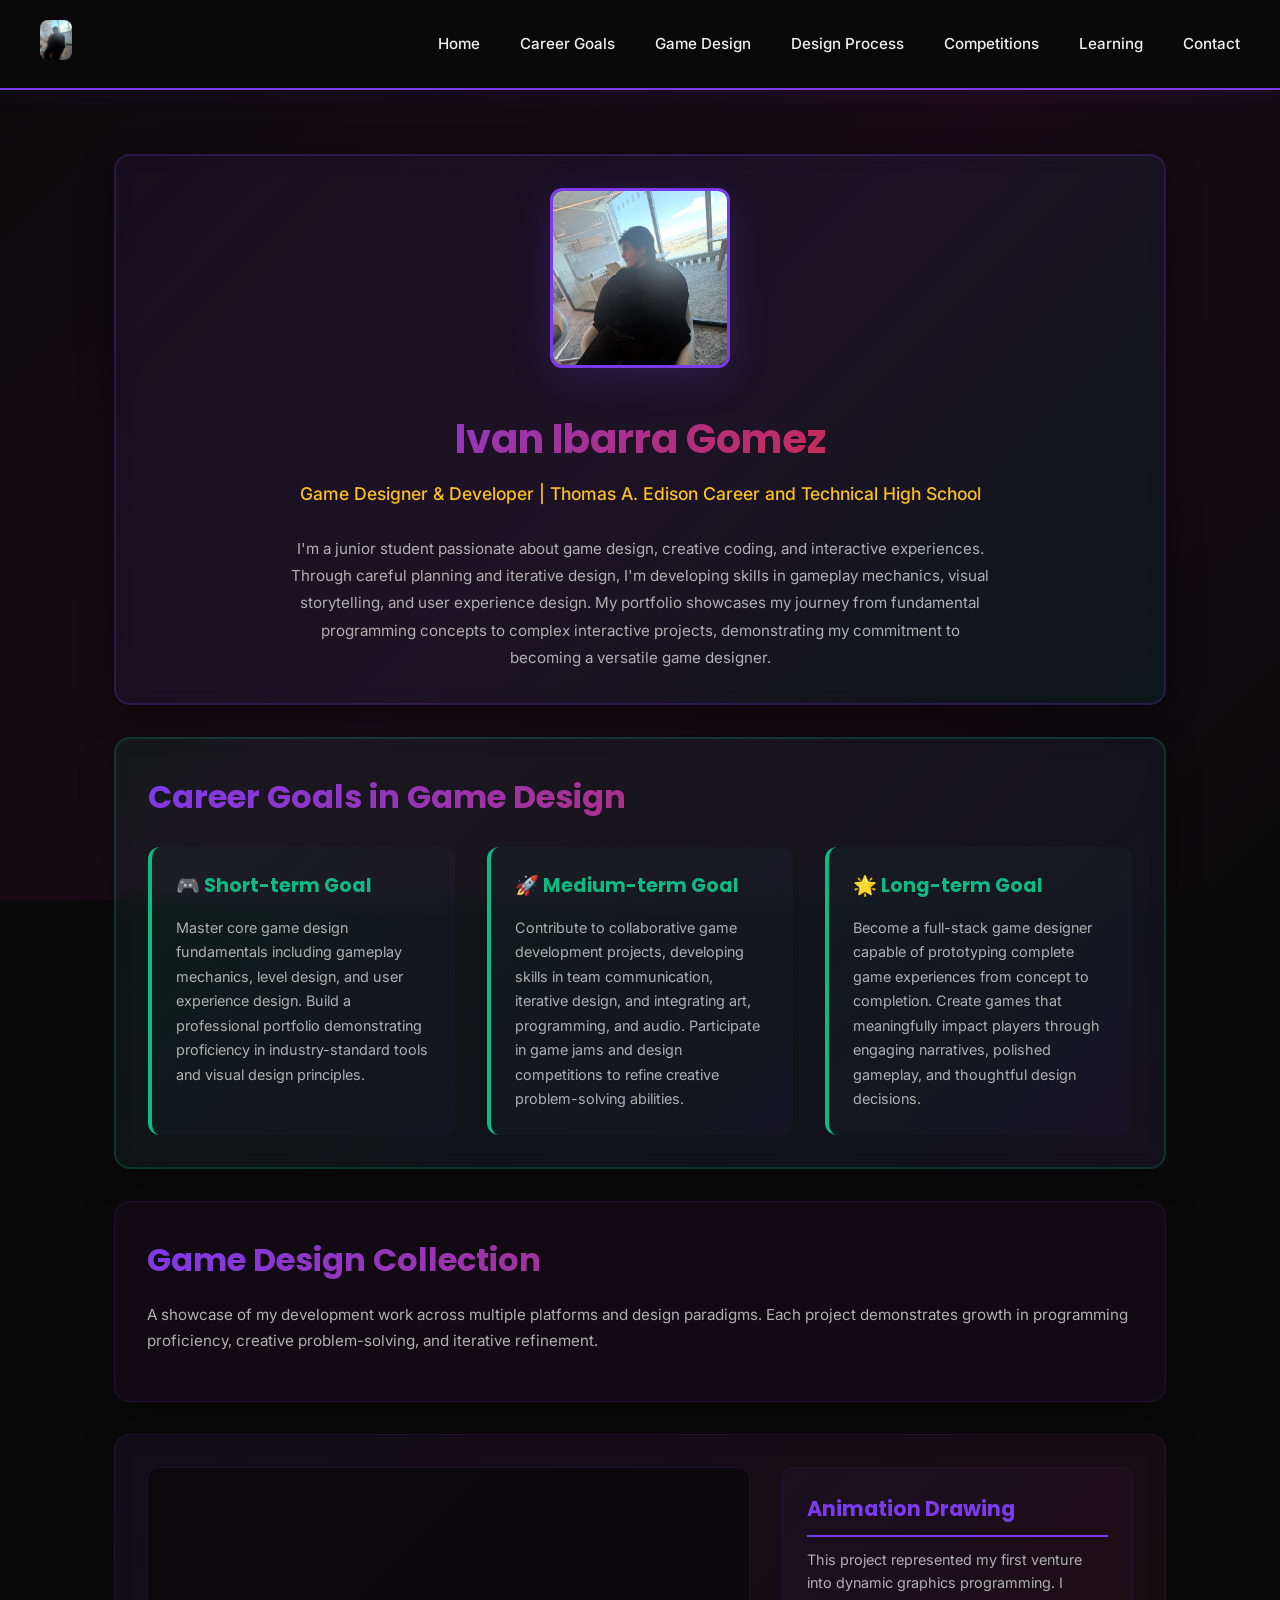
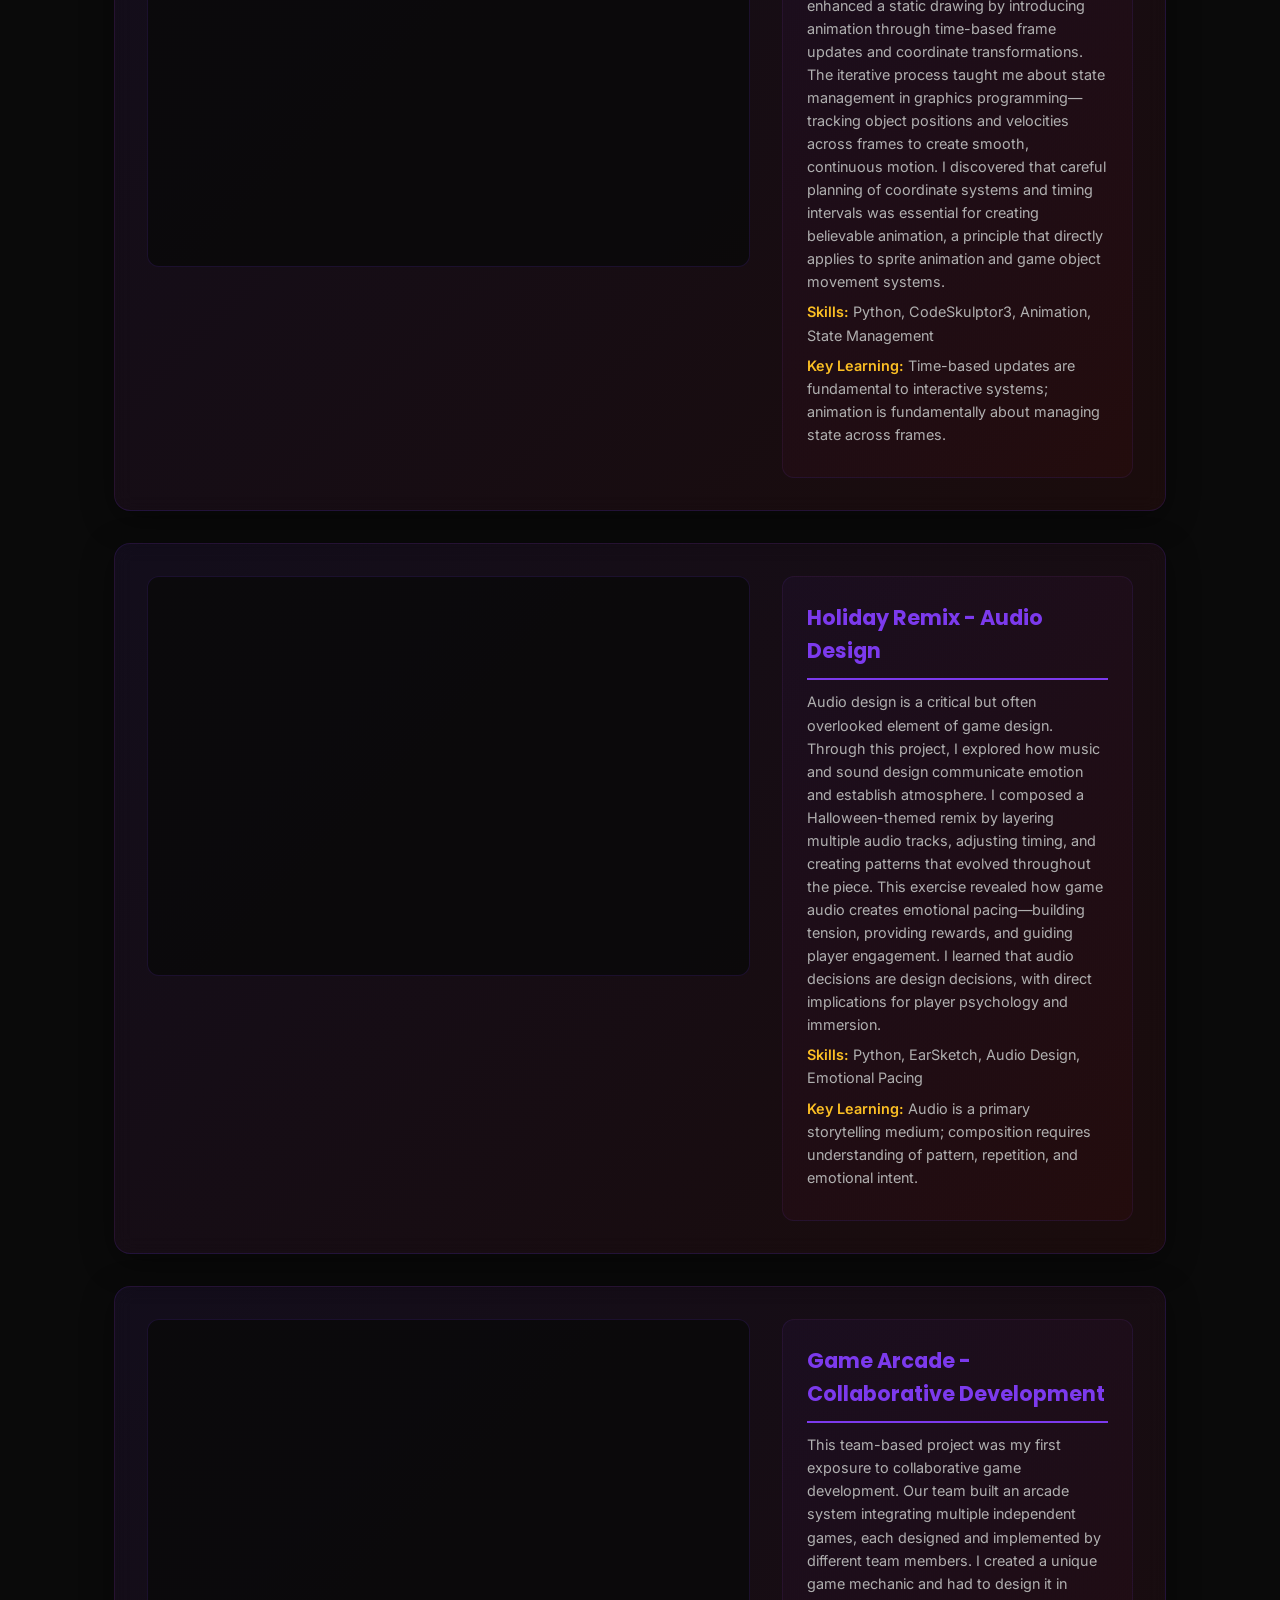
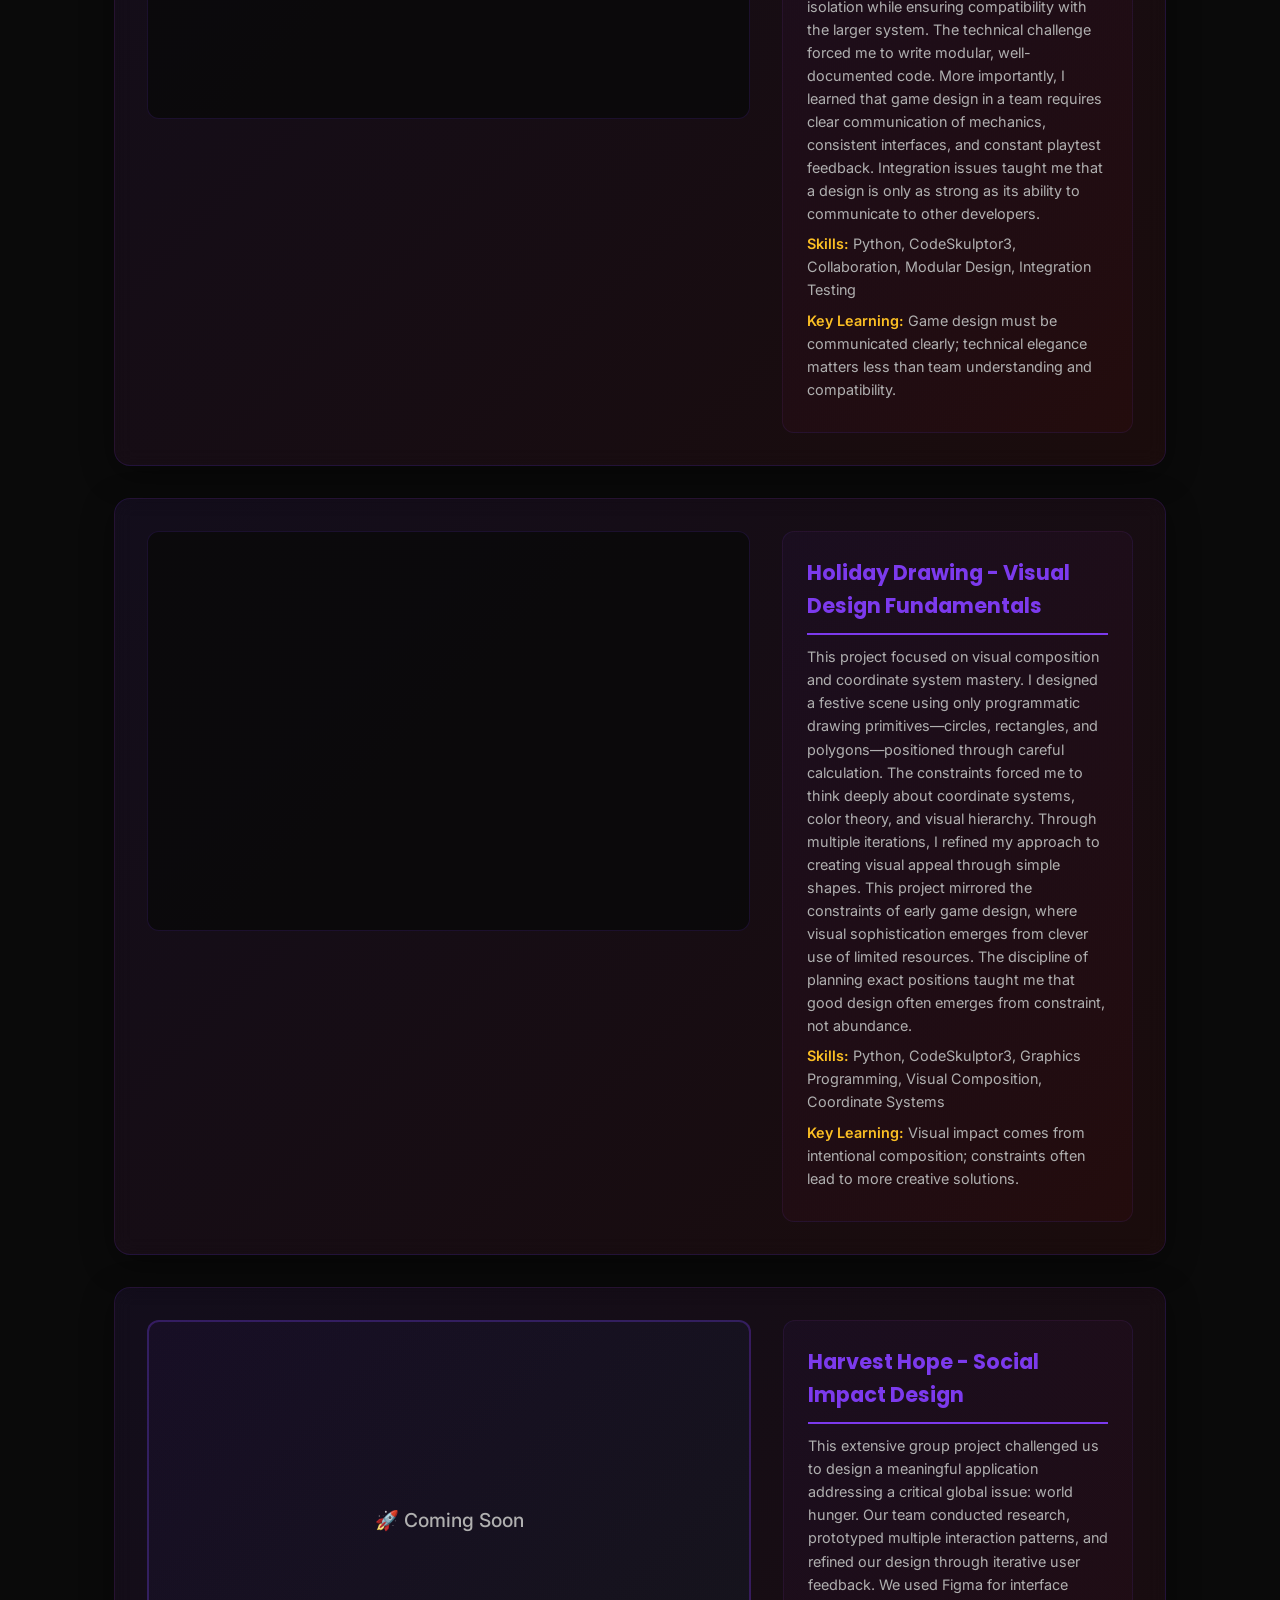
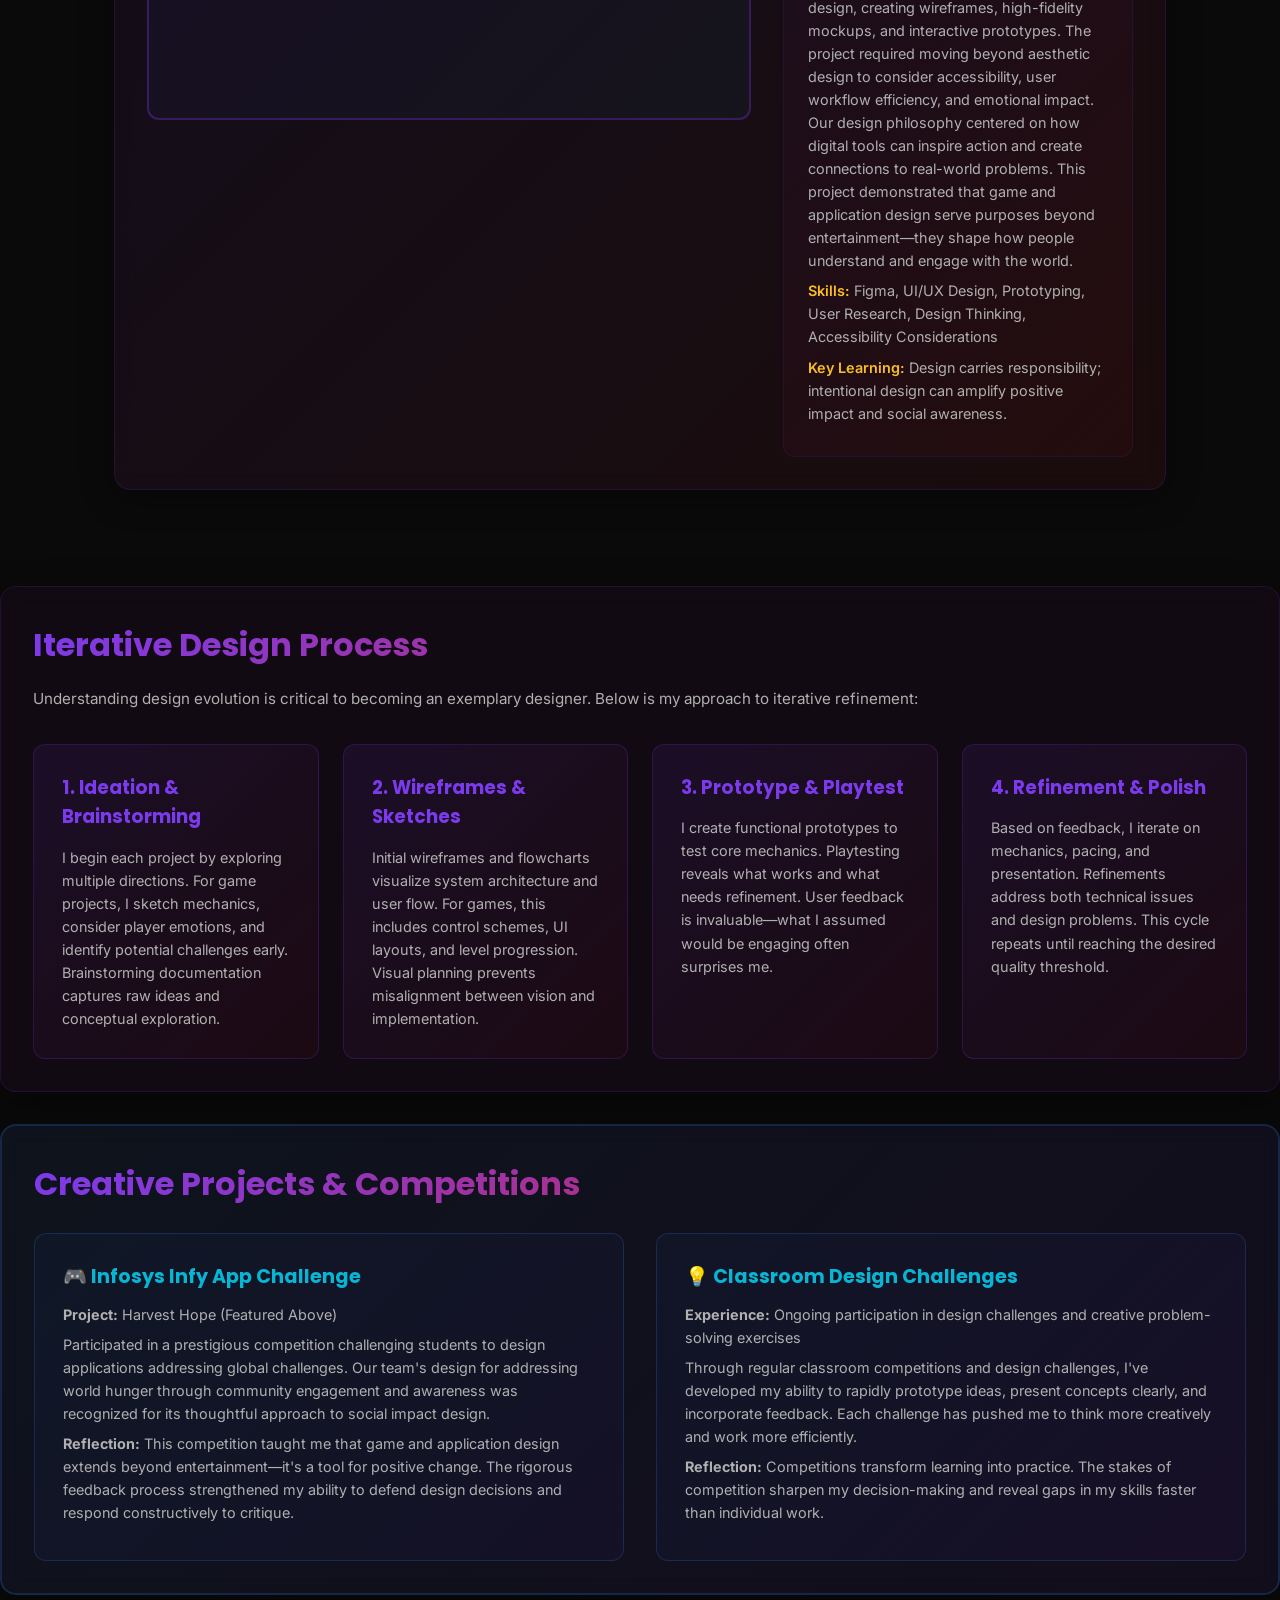
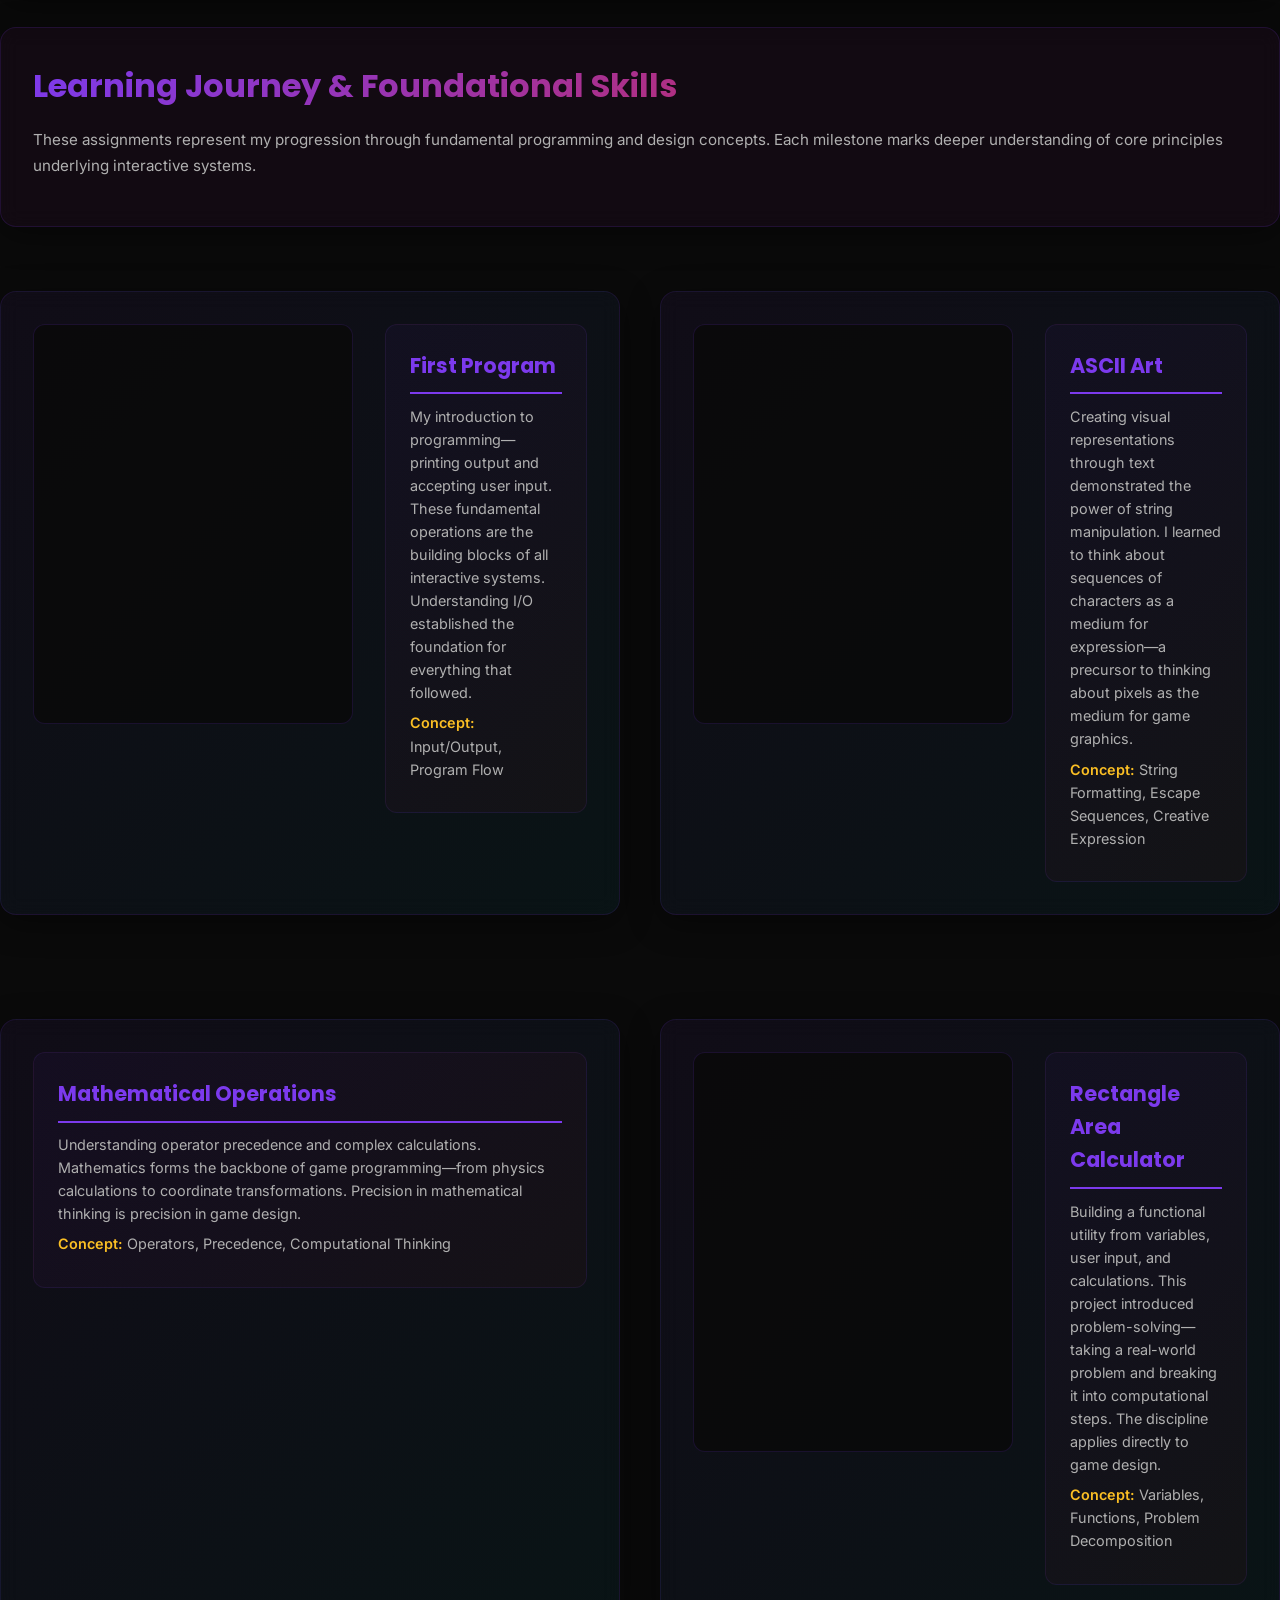
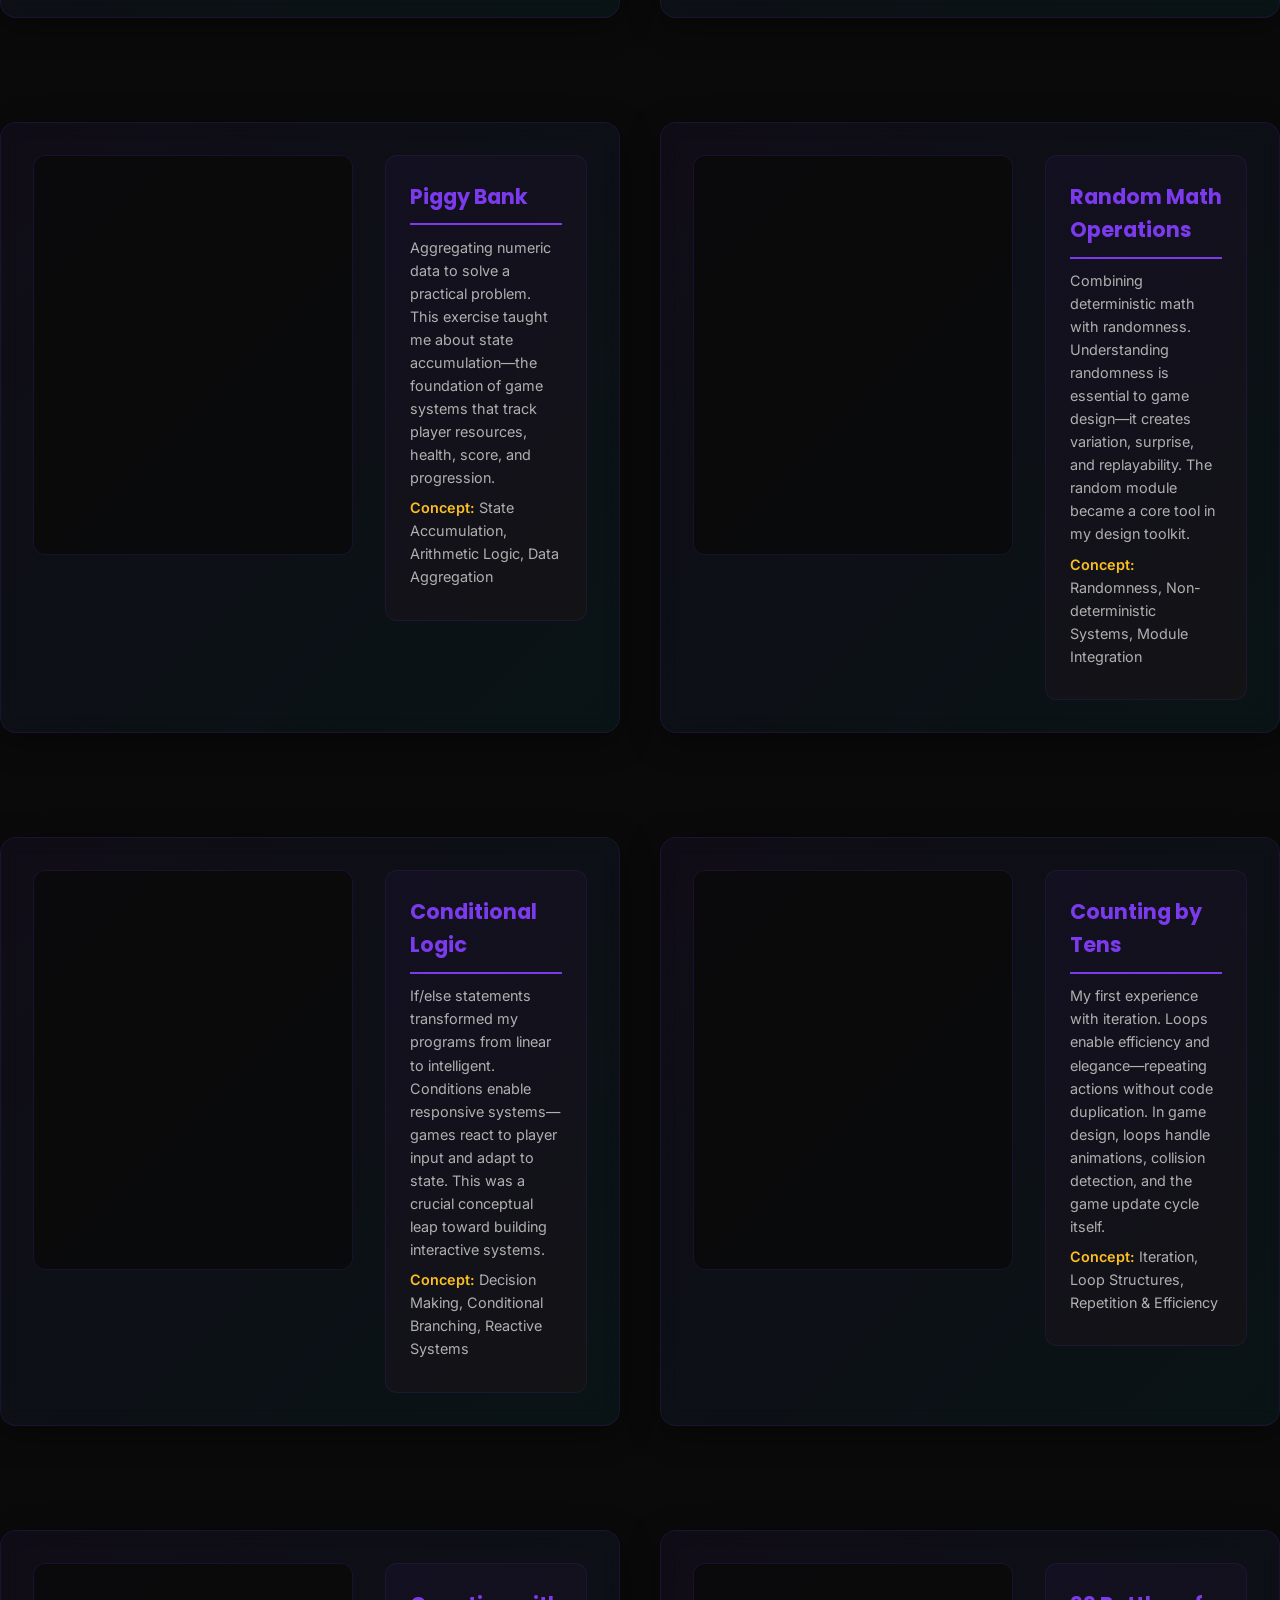
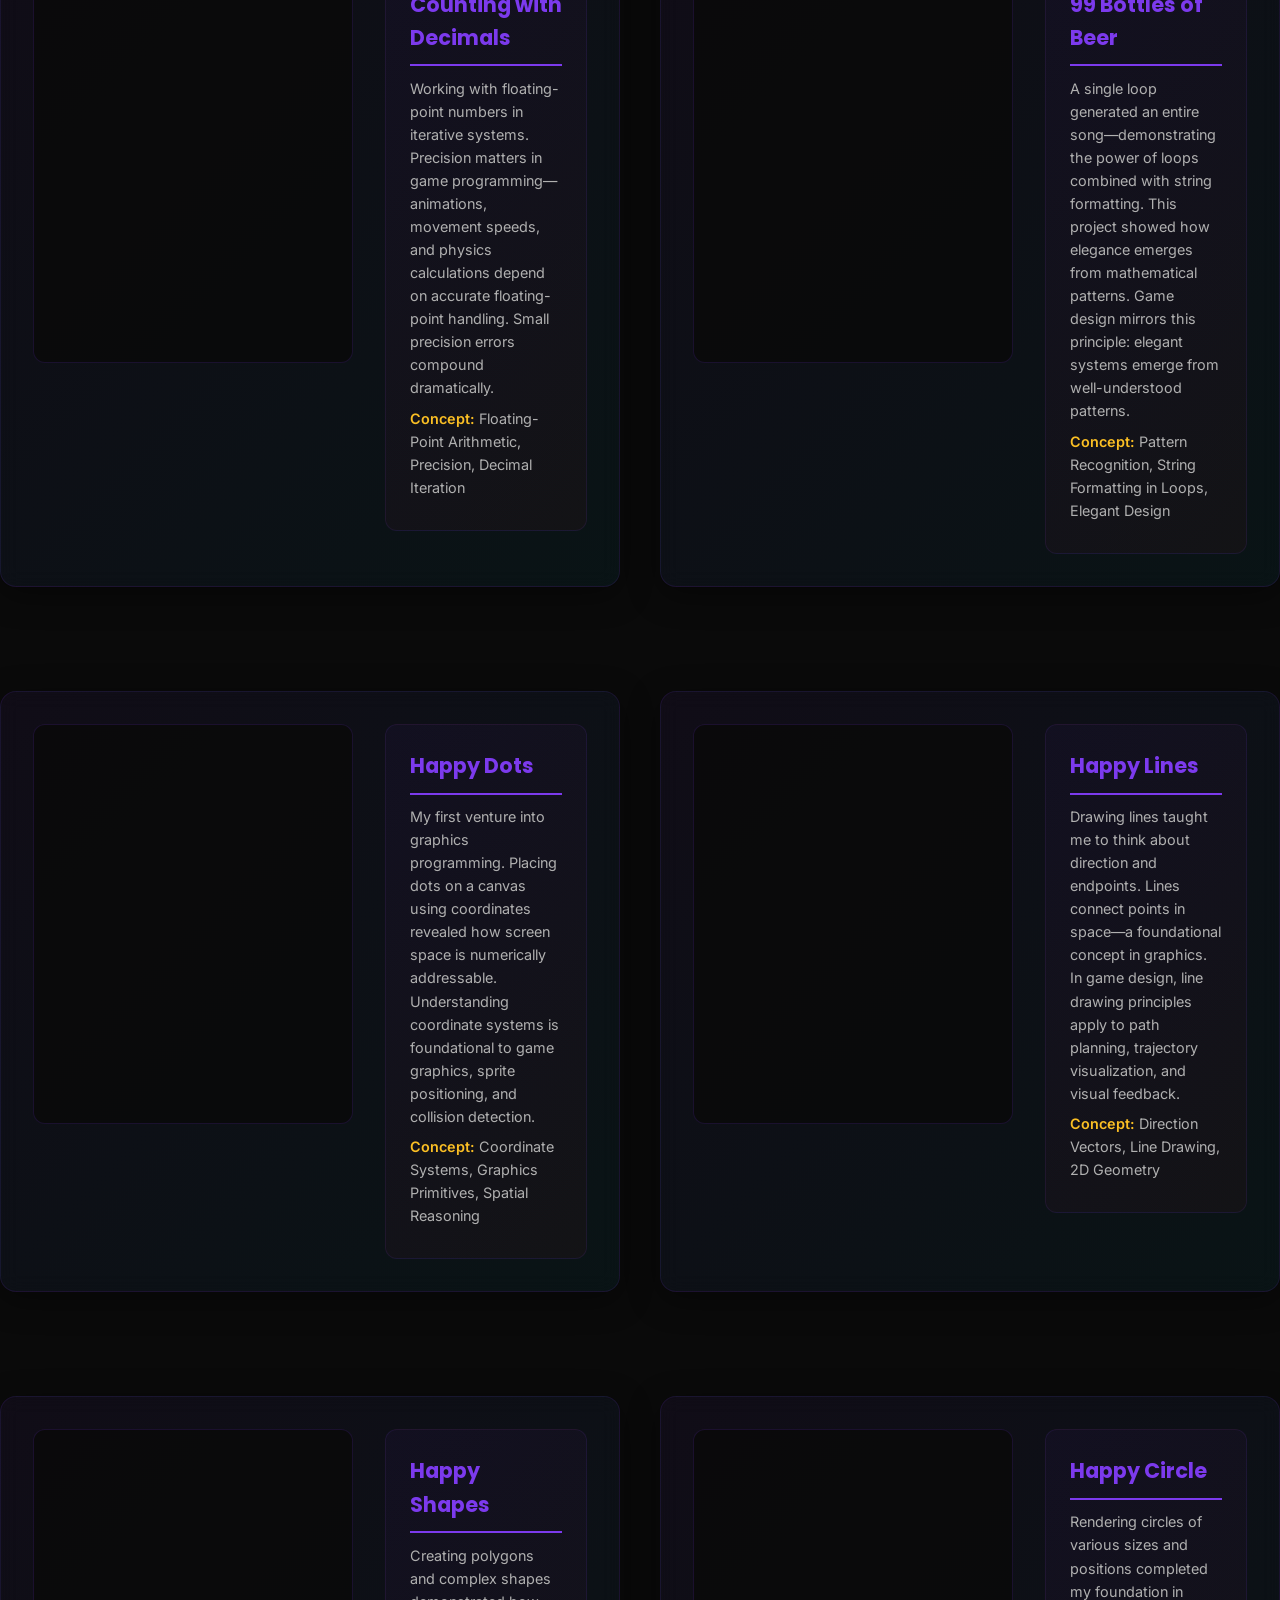
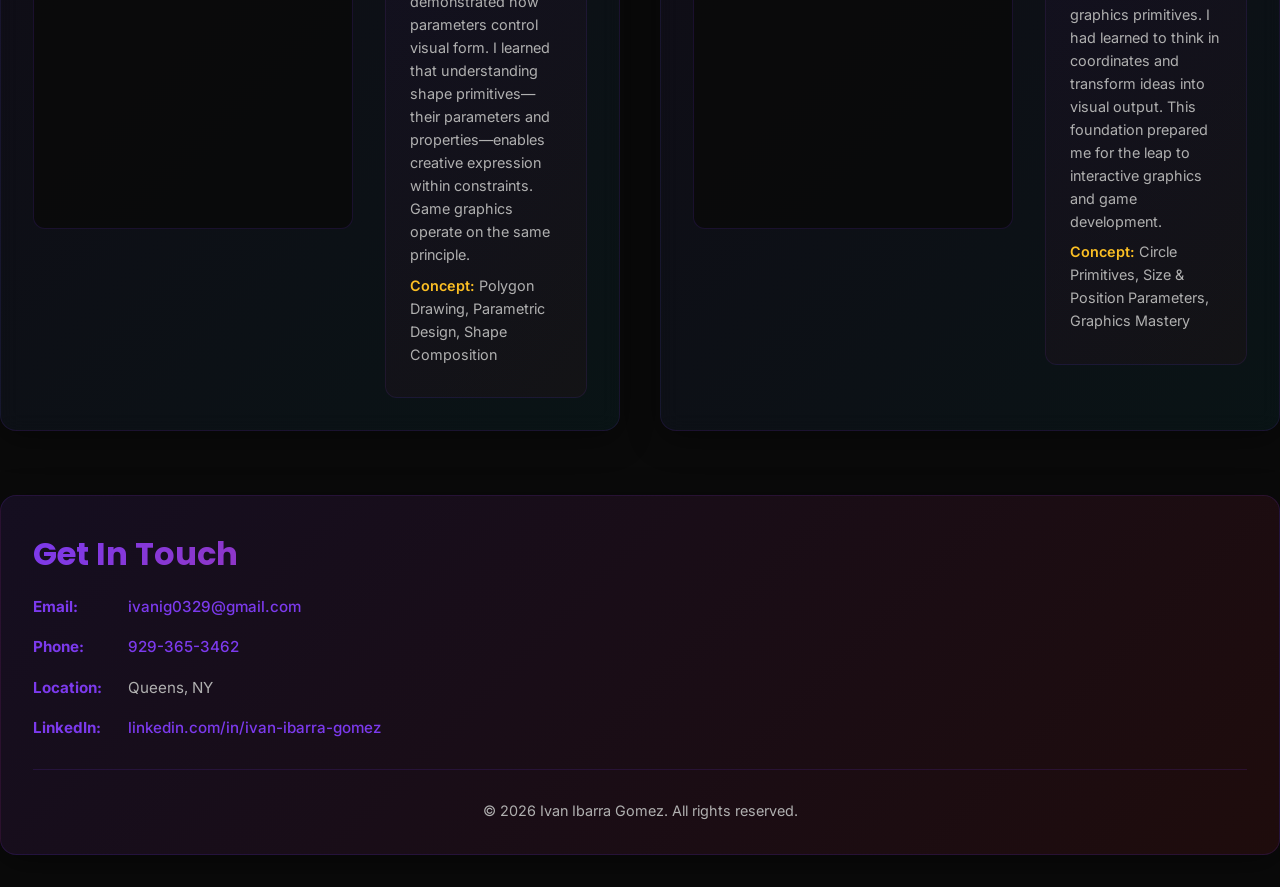
==== commit 23b9d2ca: ". Removed subtitle from the coming soon project card." ====
--- a/index.html
+++ b/index.html
@@ -156,7 +156,6 @@
       <div class="project">
         <div class="placeholder-iframe coming-soon">
           <p>🚀 Coming Soon</p>
-          <p class="placeholder-subtitle">Prototype Available Upon Request</p>
         </div>
 
         <div class="reflection">
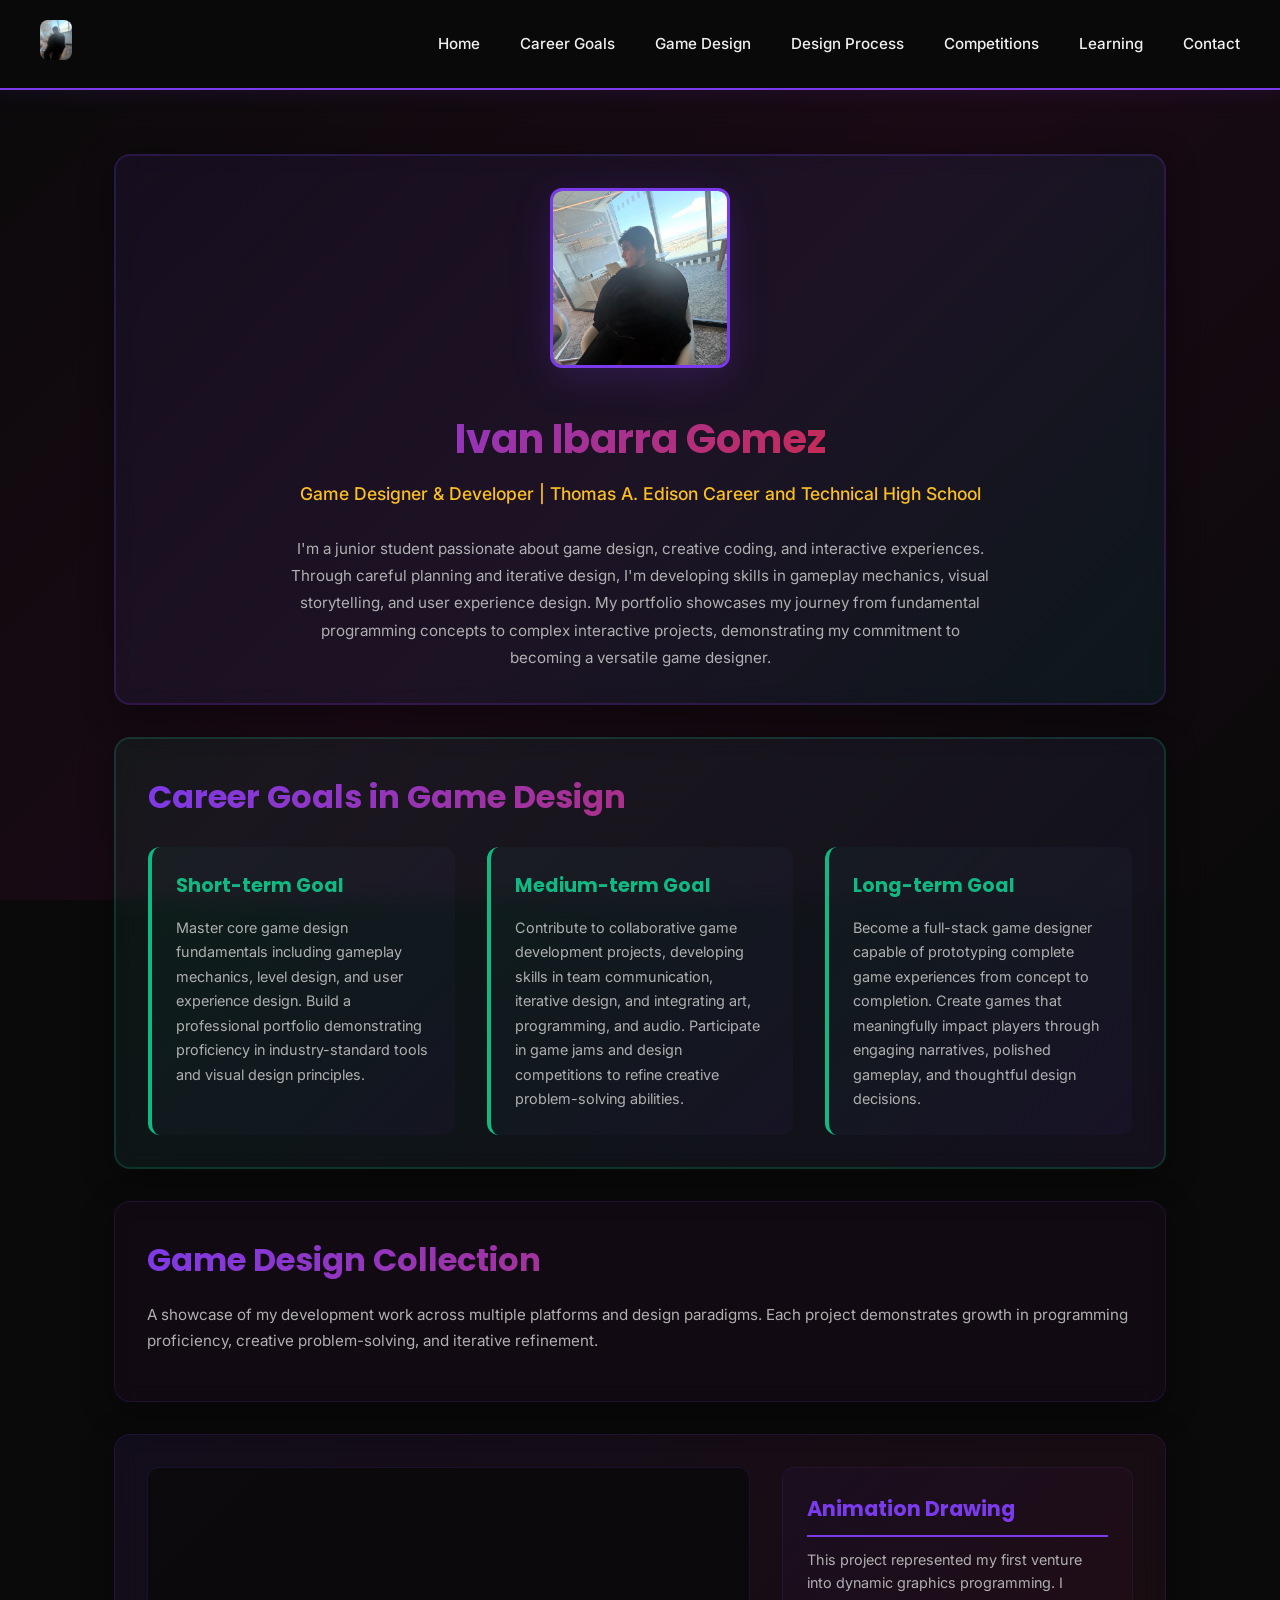
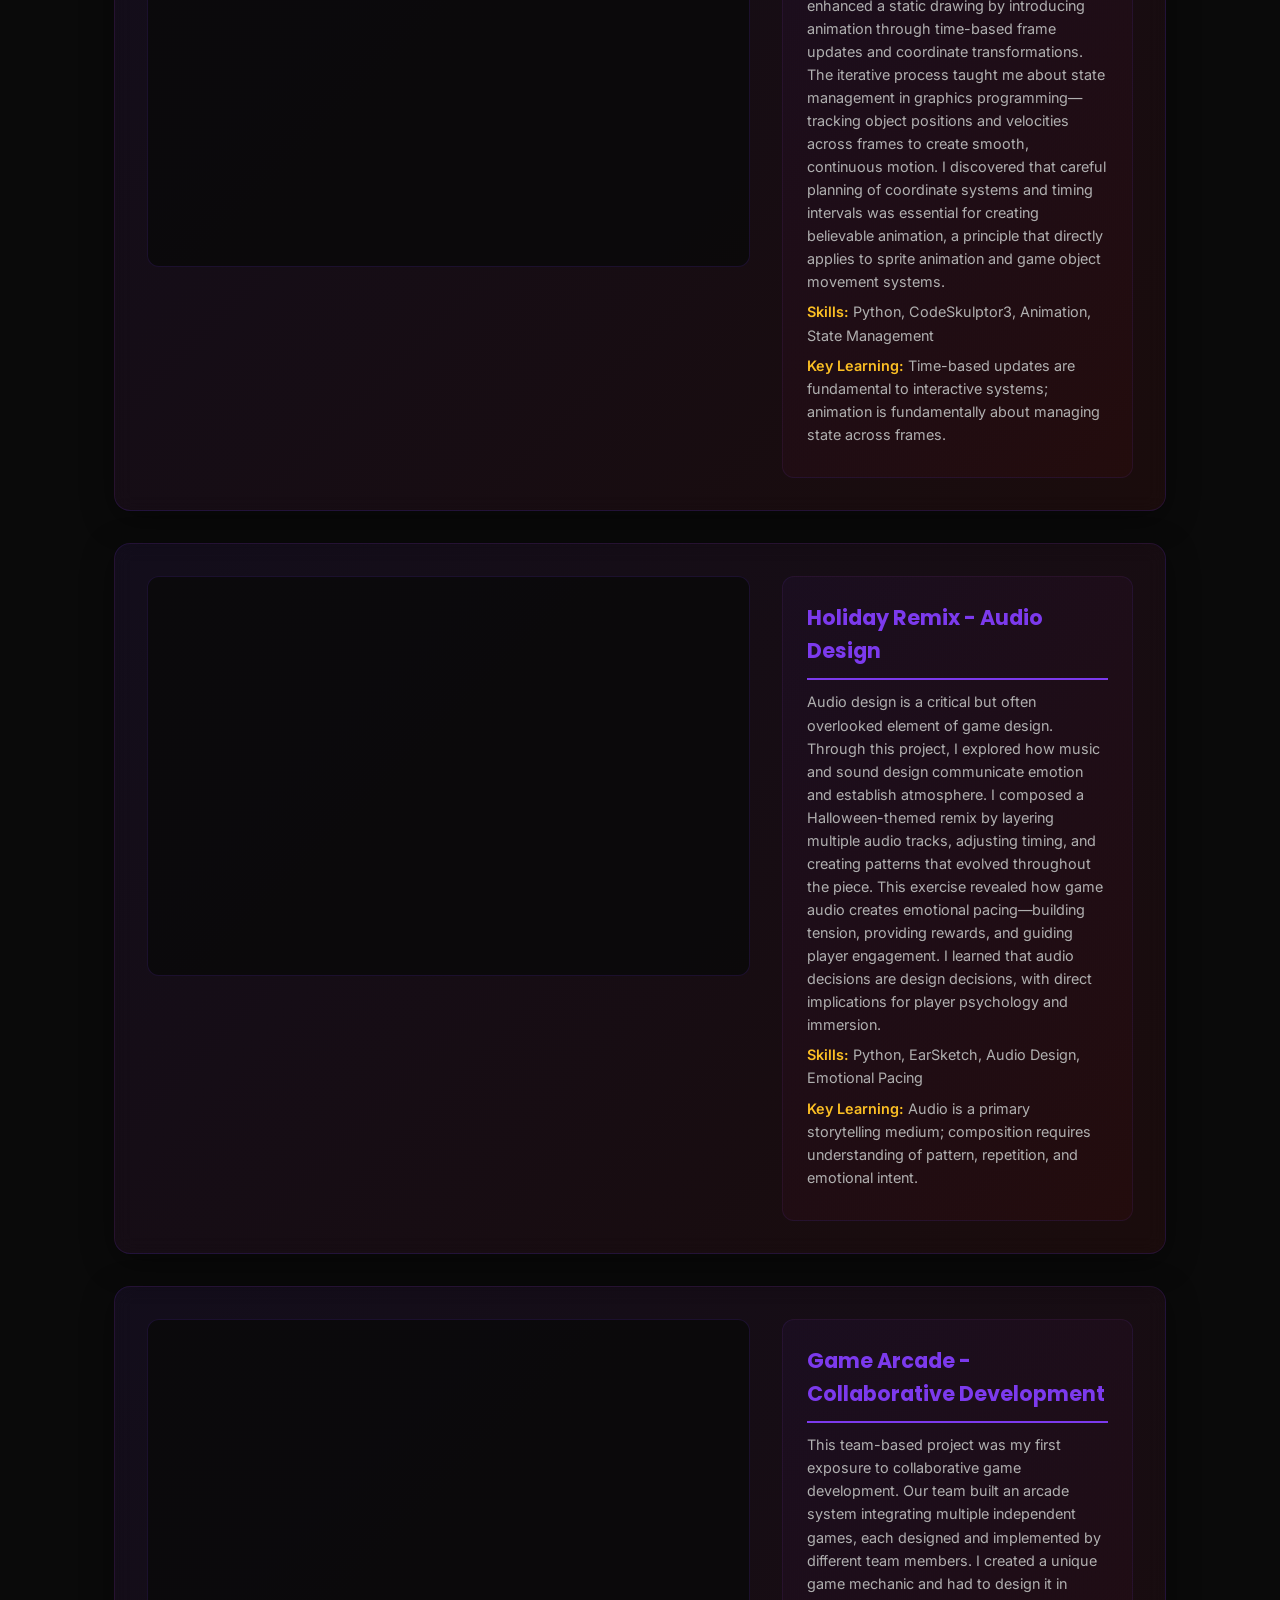
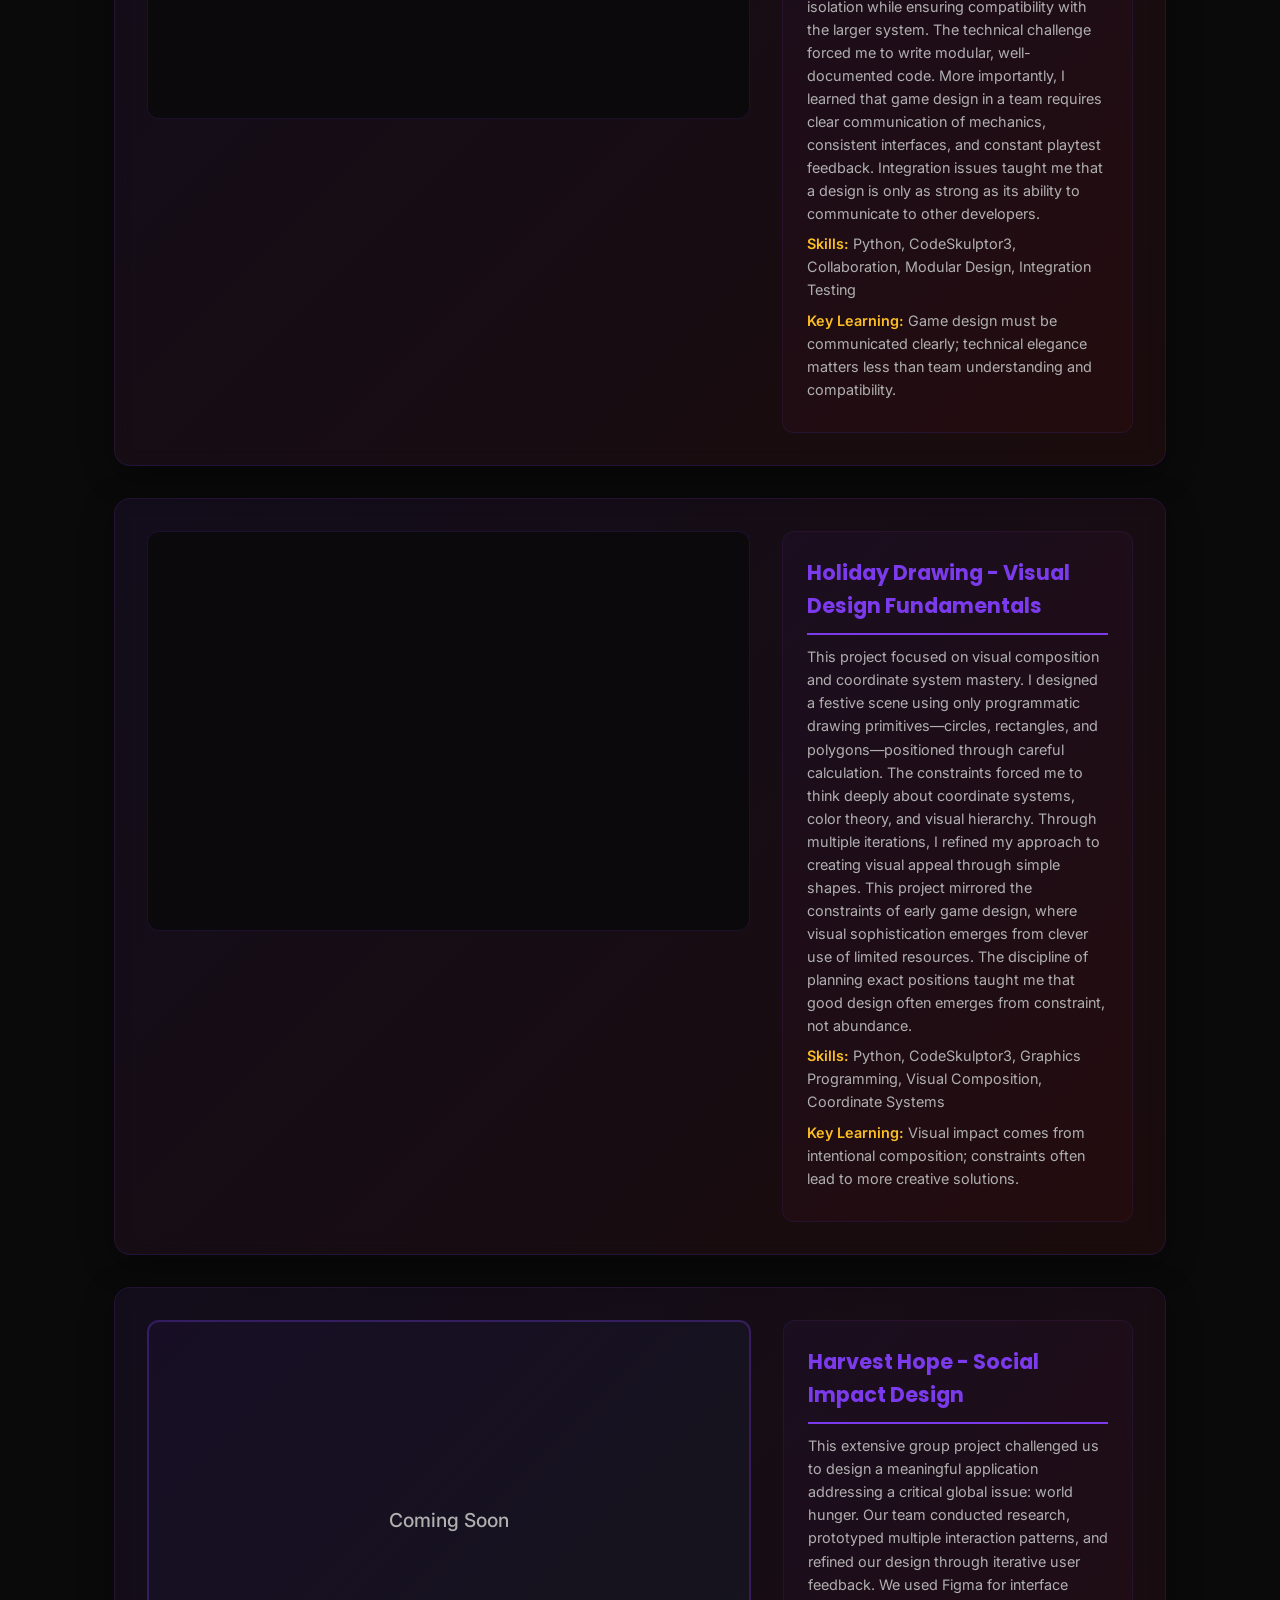
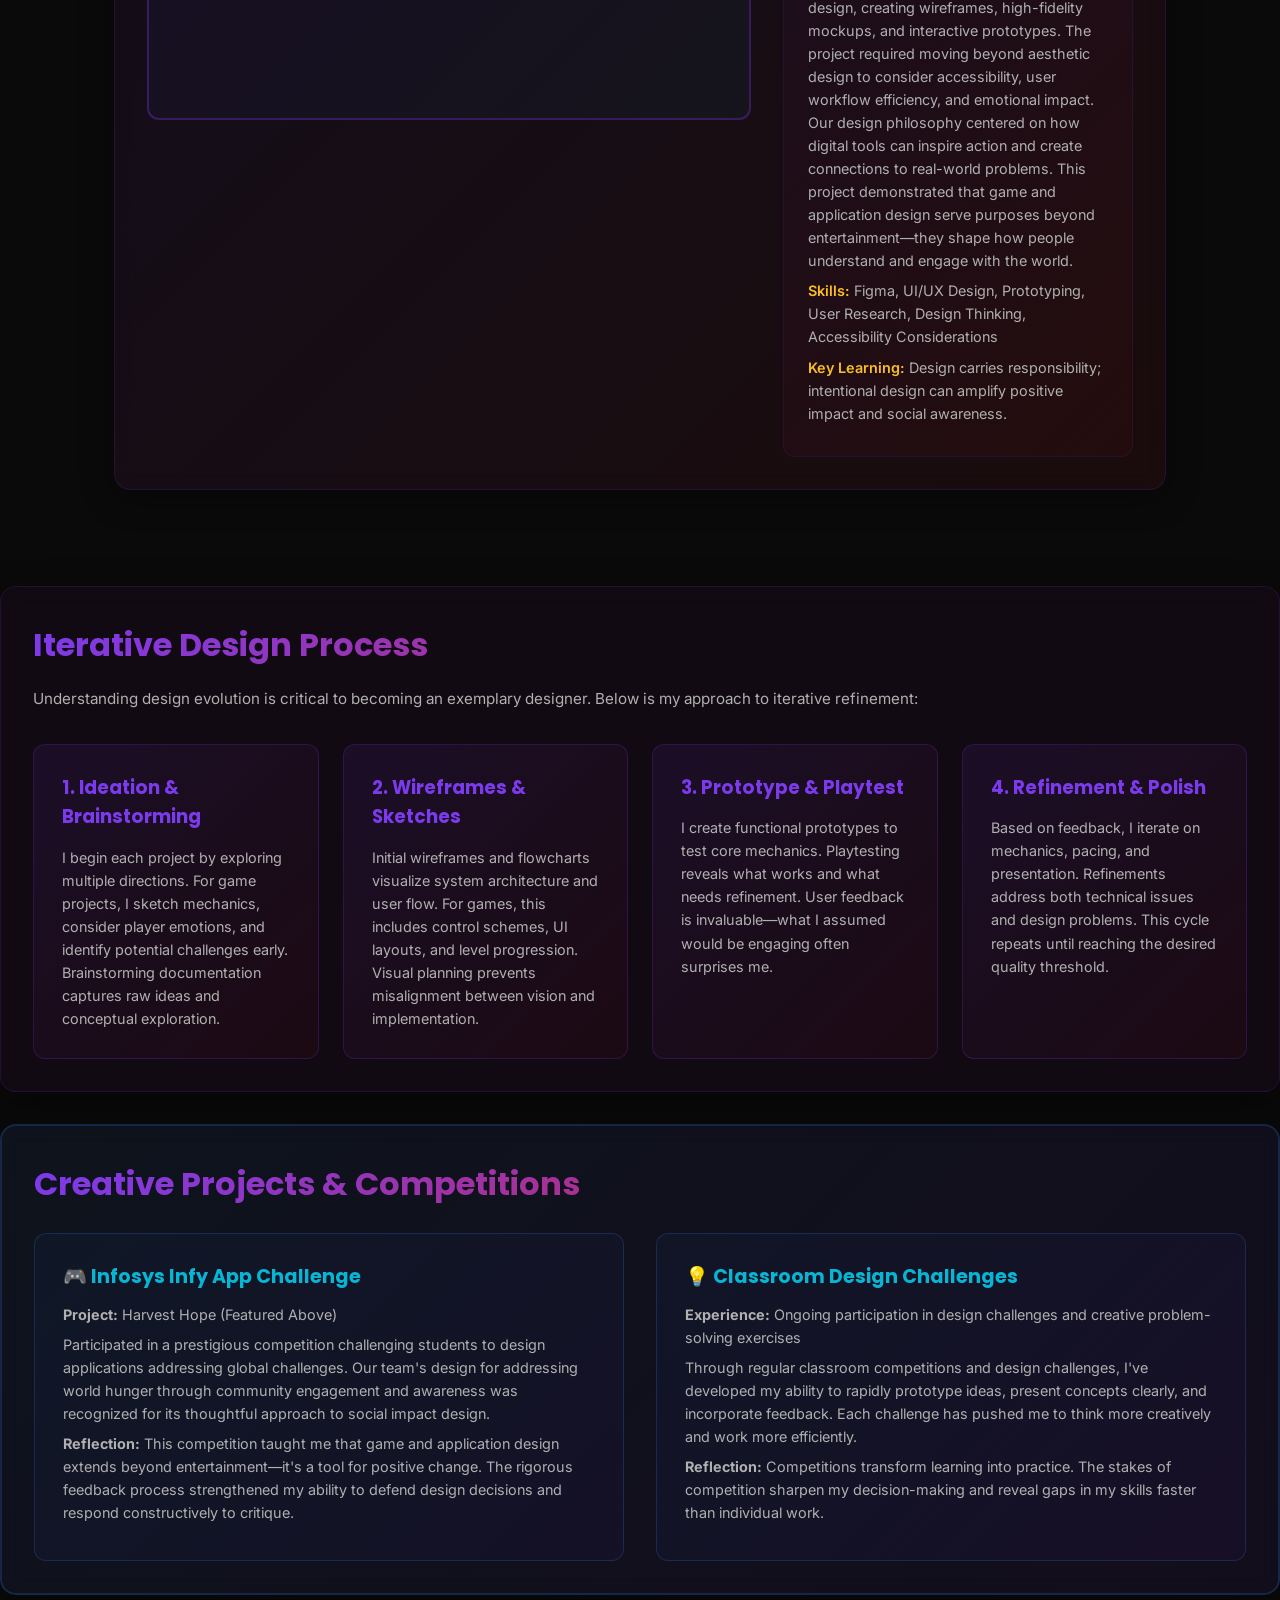
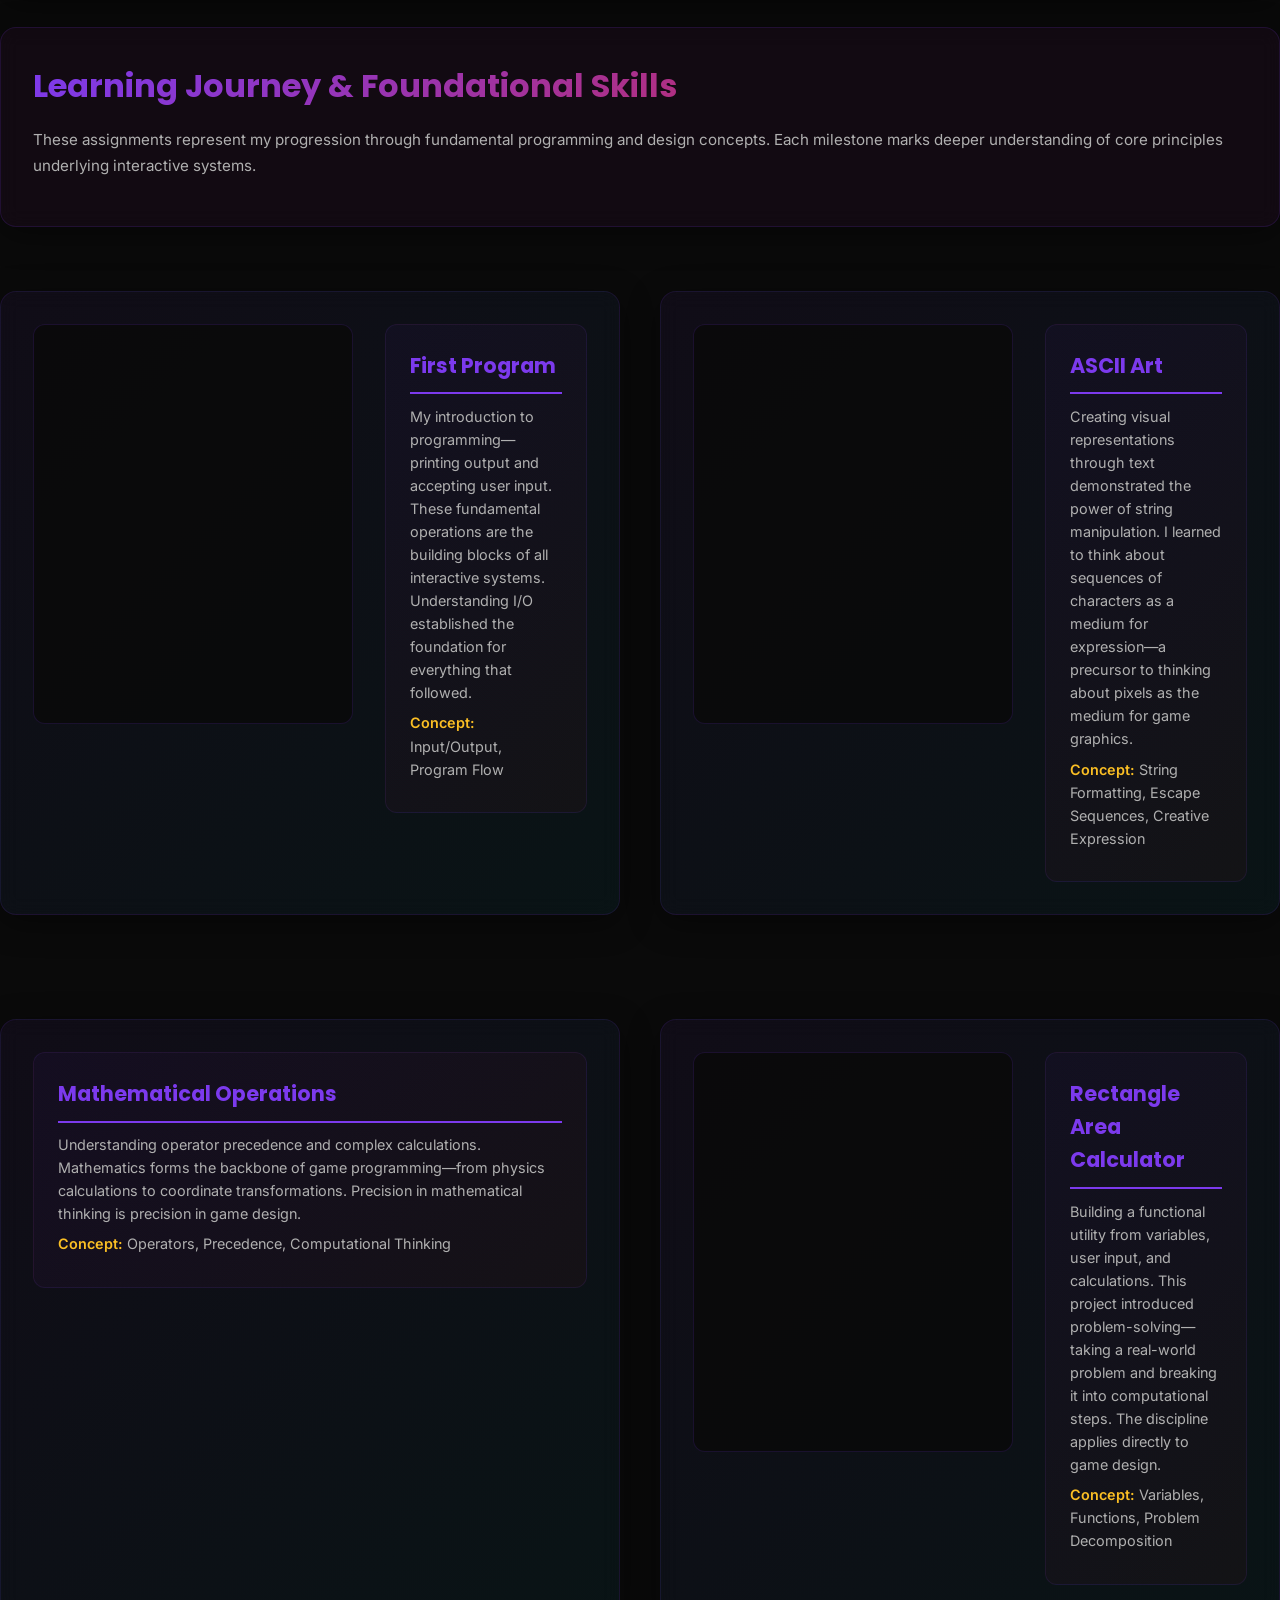
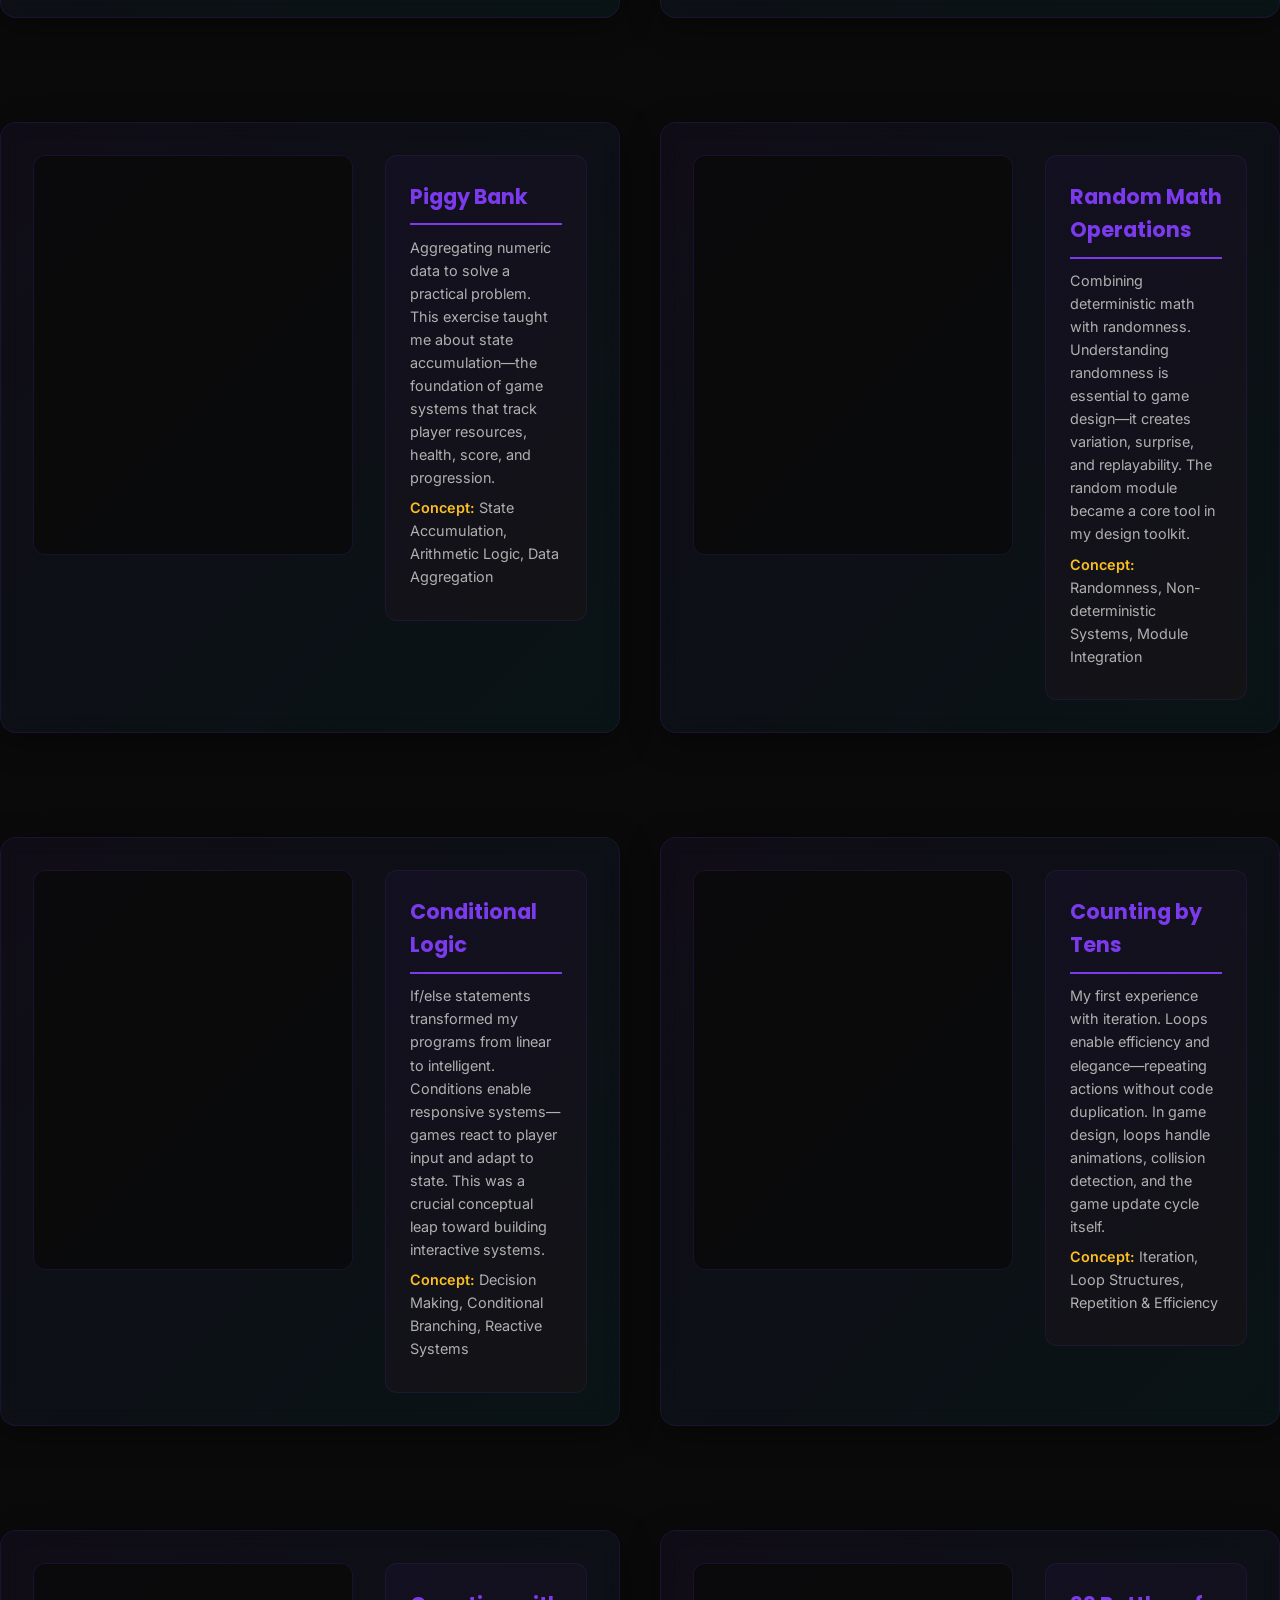
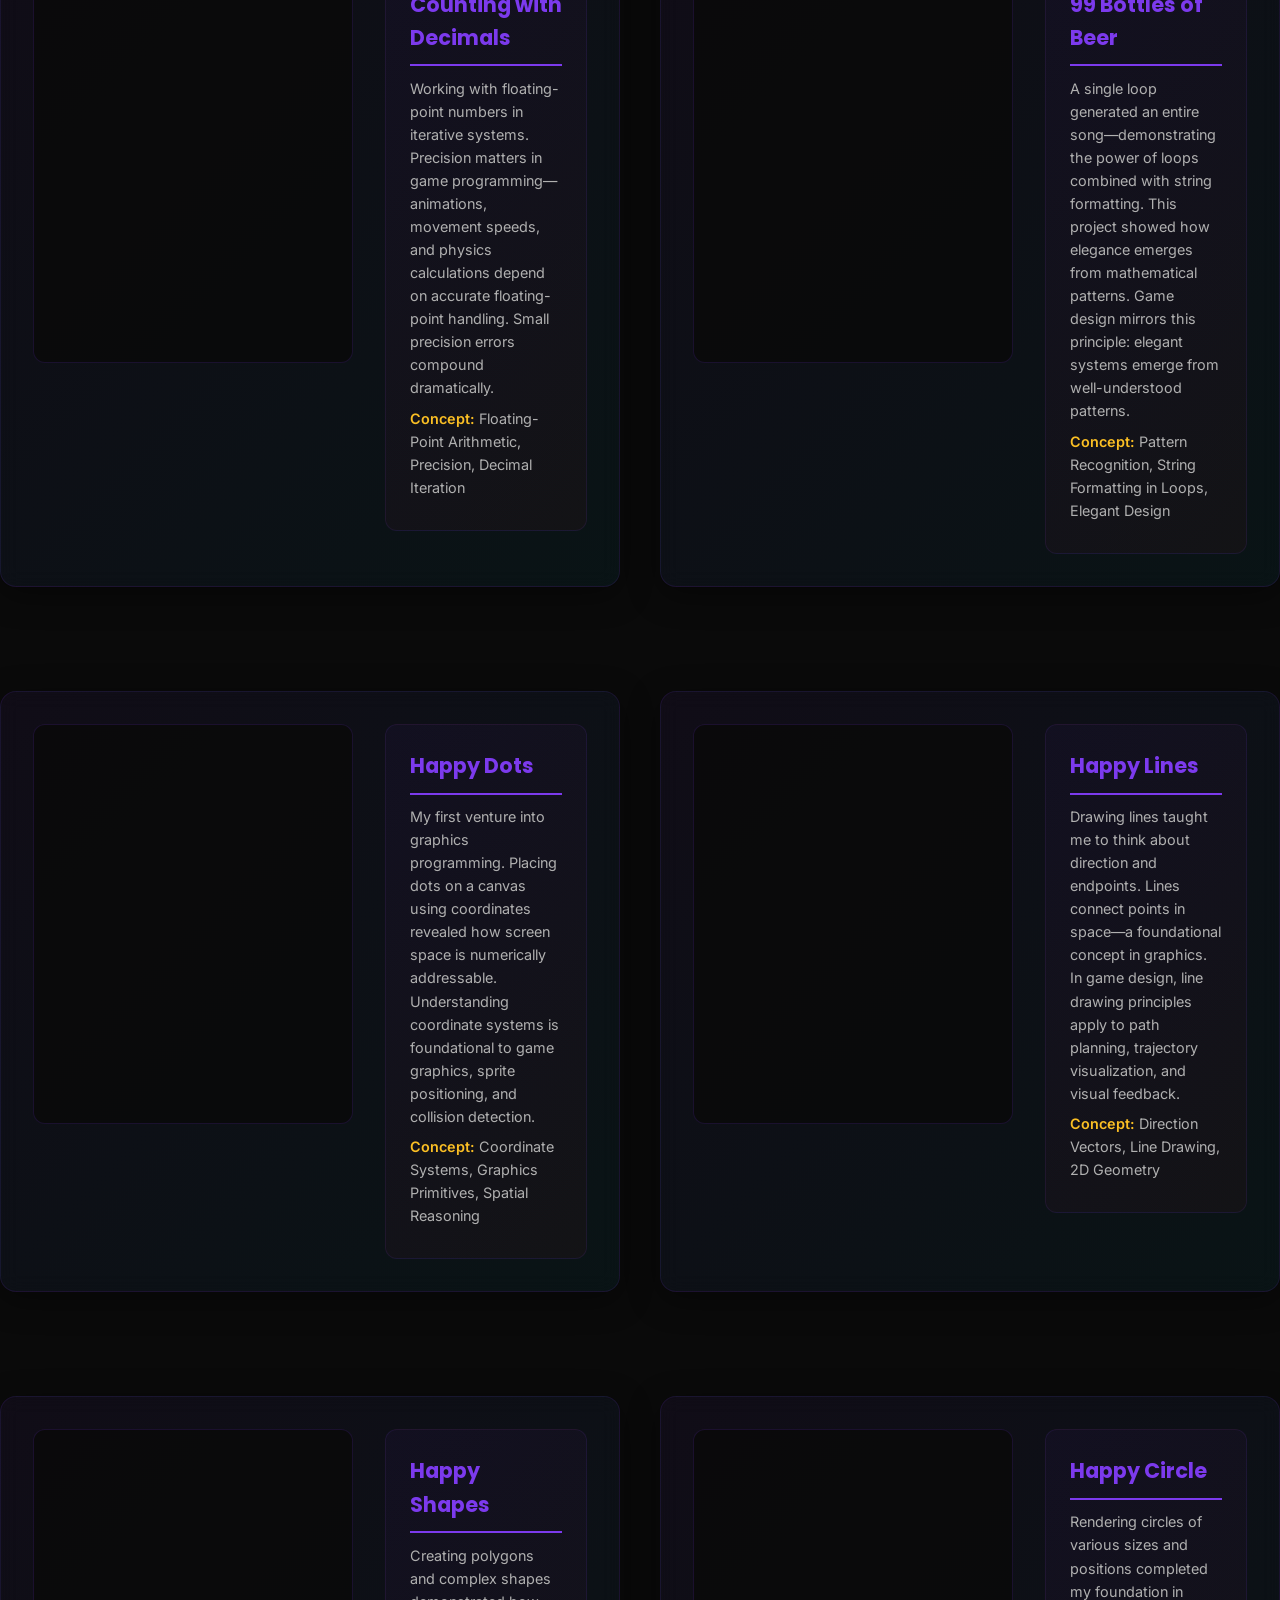
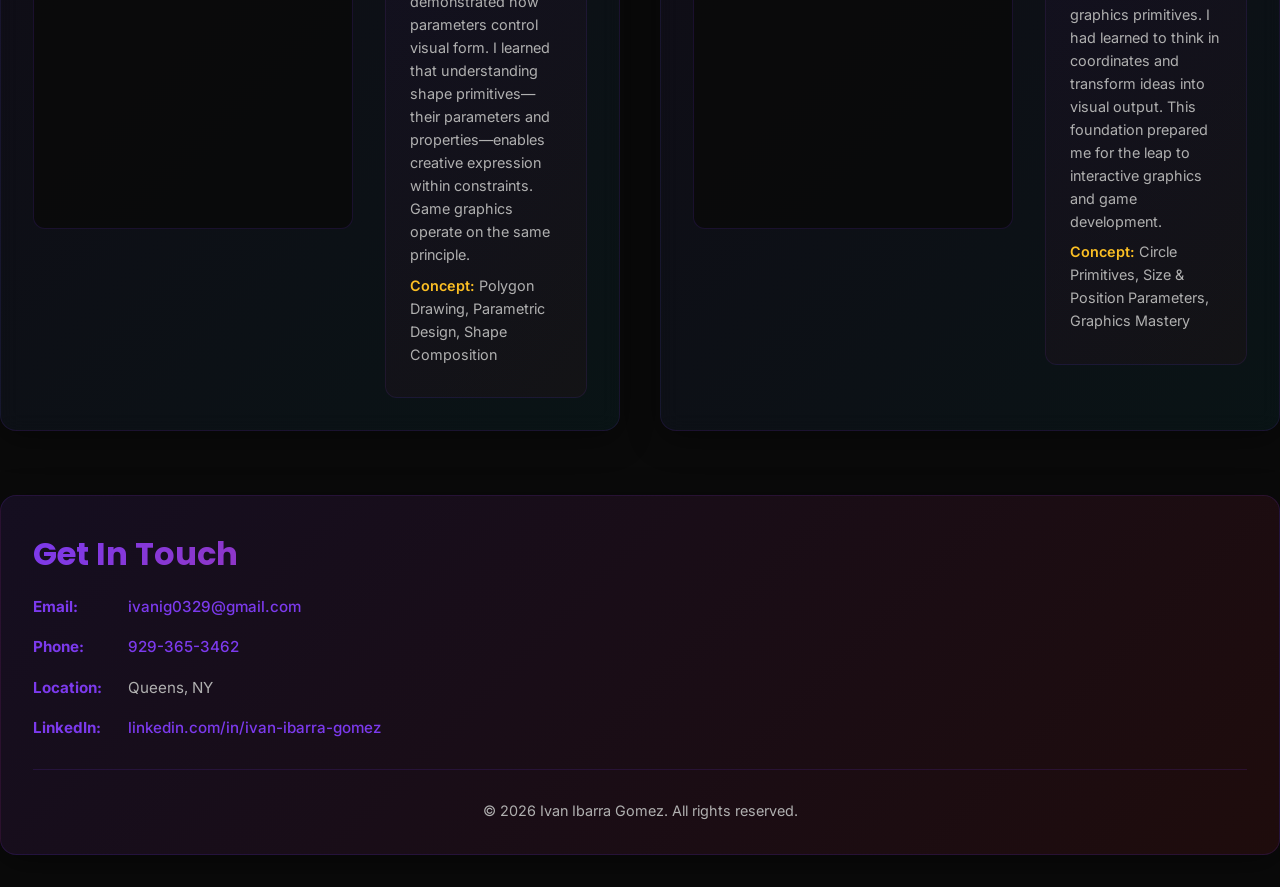
==== commit cb77c8b0: "." ====
--- a/index.html
+++ b/index.html
@@ -68,15 +68,15 @@
       <h2>Career Goals in Game Design</h2>
       <div class="goals-content">
         <div class="goal-item">
-          <h3>🎮 Short-term Goal</h3>
+          <h3>Short-term Goal</h3>
           <p>Master core game design fundamentals including gameplay mechanics, level design, and user experience design. Build a professional portfolio demonstrating proficiency in industry-standard tools and visual design principles.</p>
         </div>
         <div class="goal-item">
-          <h3>🚀 Medium-term Goal</h3>
+          <h3>Medium-term Goal</h3>
           <p>Contribute to collaborative game development projects, developing skills in team communication, iterative design, and integrating art, programming, and audio. Participate in game jams and design competitions to refine creative problem-solving abilities.</p>
         </div>
         <div class="goal-item">
-          <h3>🌟 Long-term Goal</h3>
+          <h3>Long-term Goal</h3>
           <p>Become a full-stack game designer capable of prototyping complete game experiences from concept to completion. Create games that meaningfully impact players through engaging narratives, polished gameplay, and thoughtful design decisions.</p>
         </div>
       </div>
@@ -155,7 +155,7 @@
     <section class="resource-card project-card">
       <div class="project">
         <div class="placeholder-iframe coming-soon">
-          <p>🚀 Coming Soon</p>
+          <p>Coming Soon</p>
         </div>
 
         <div class="reflection">
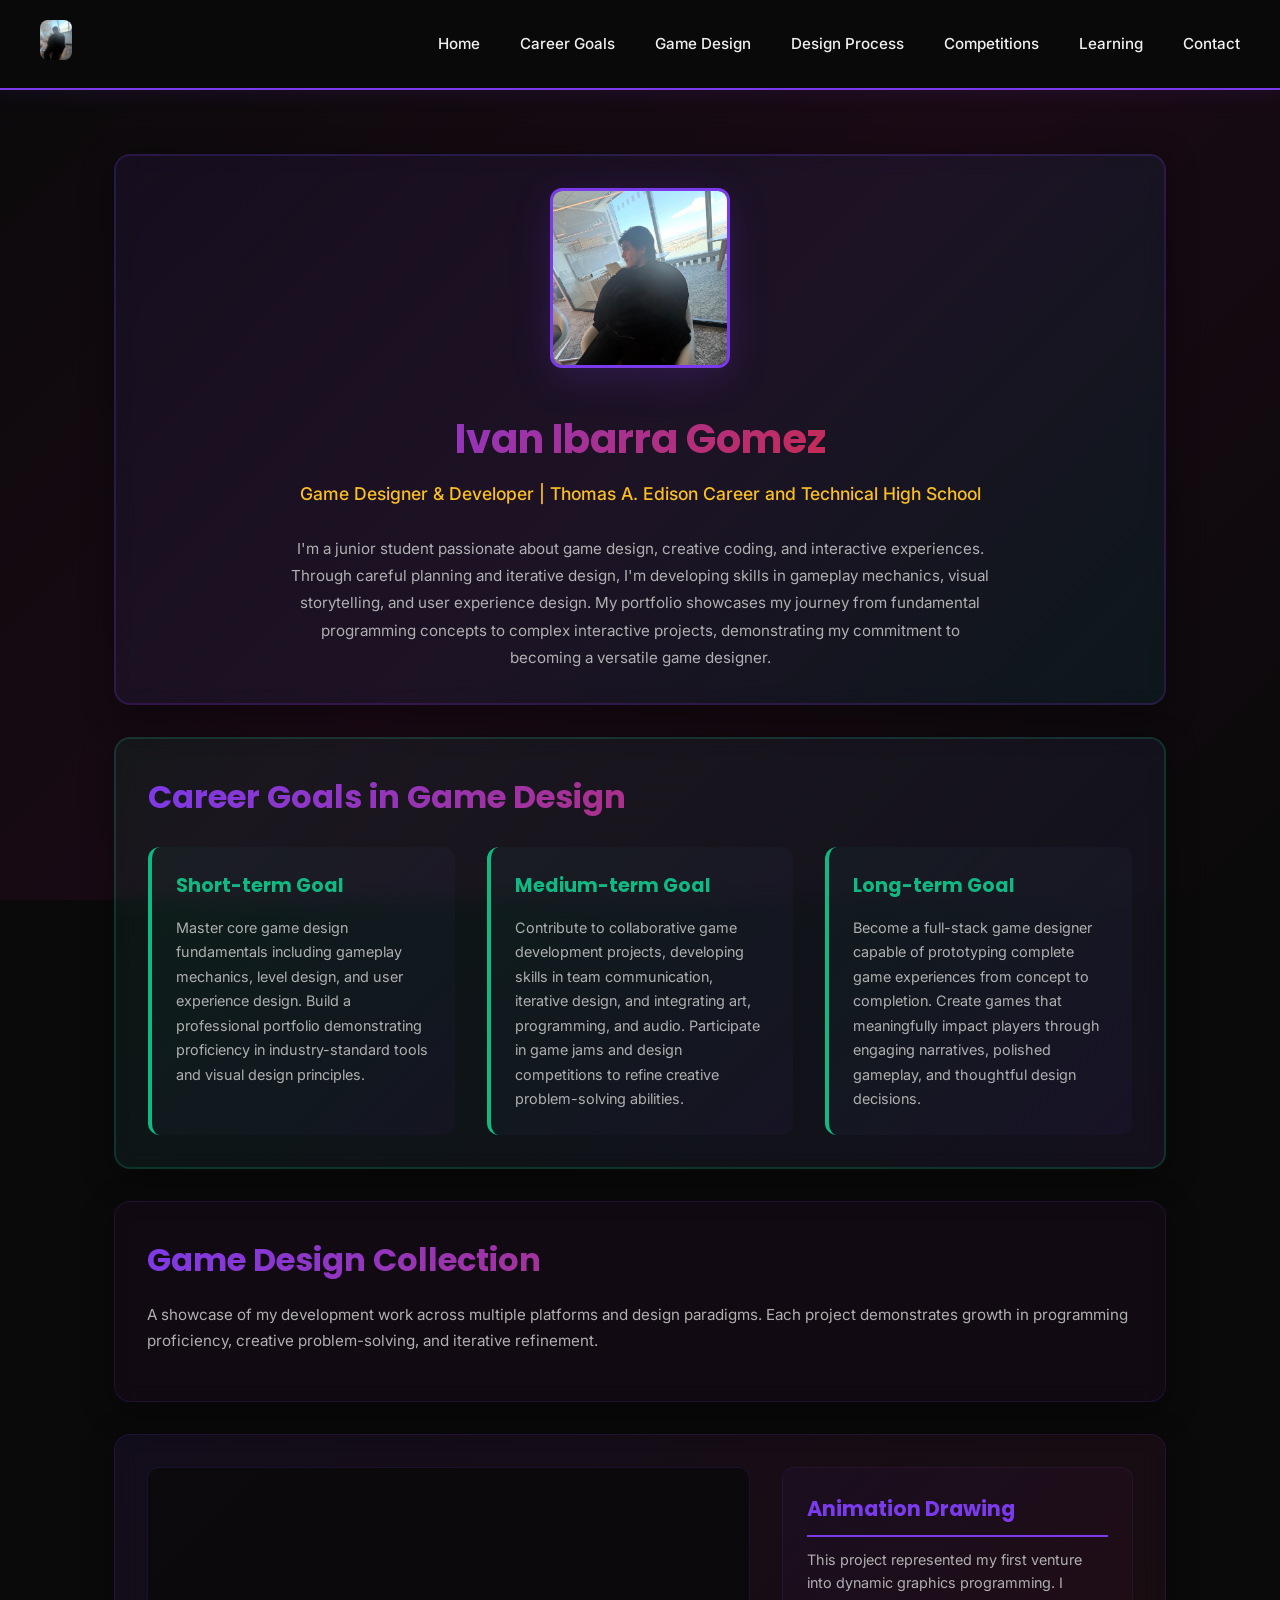
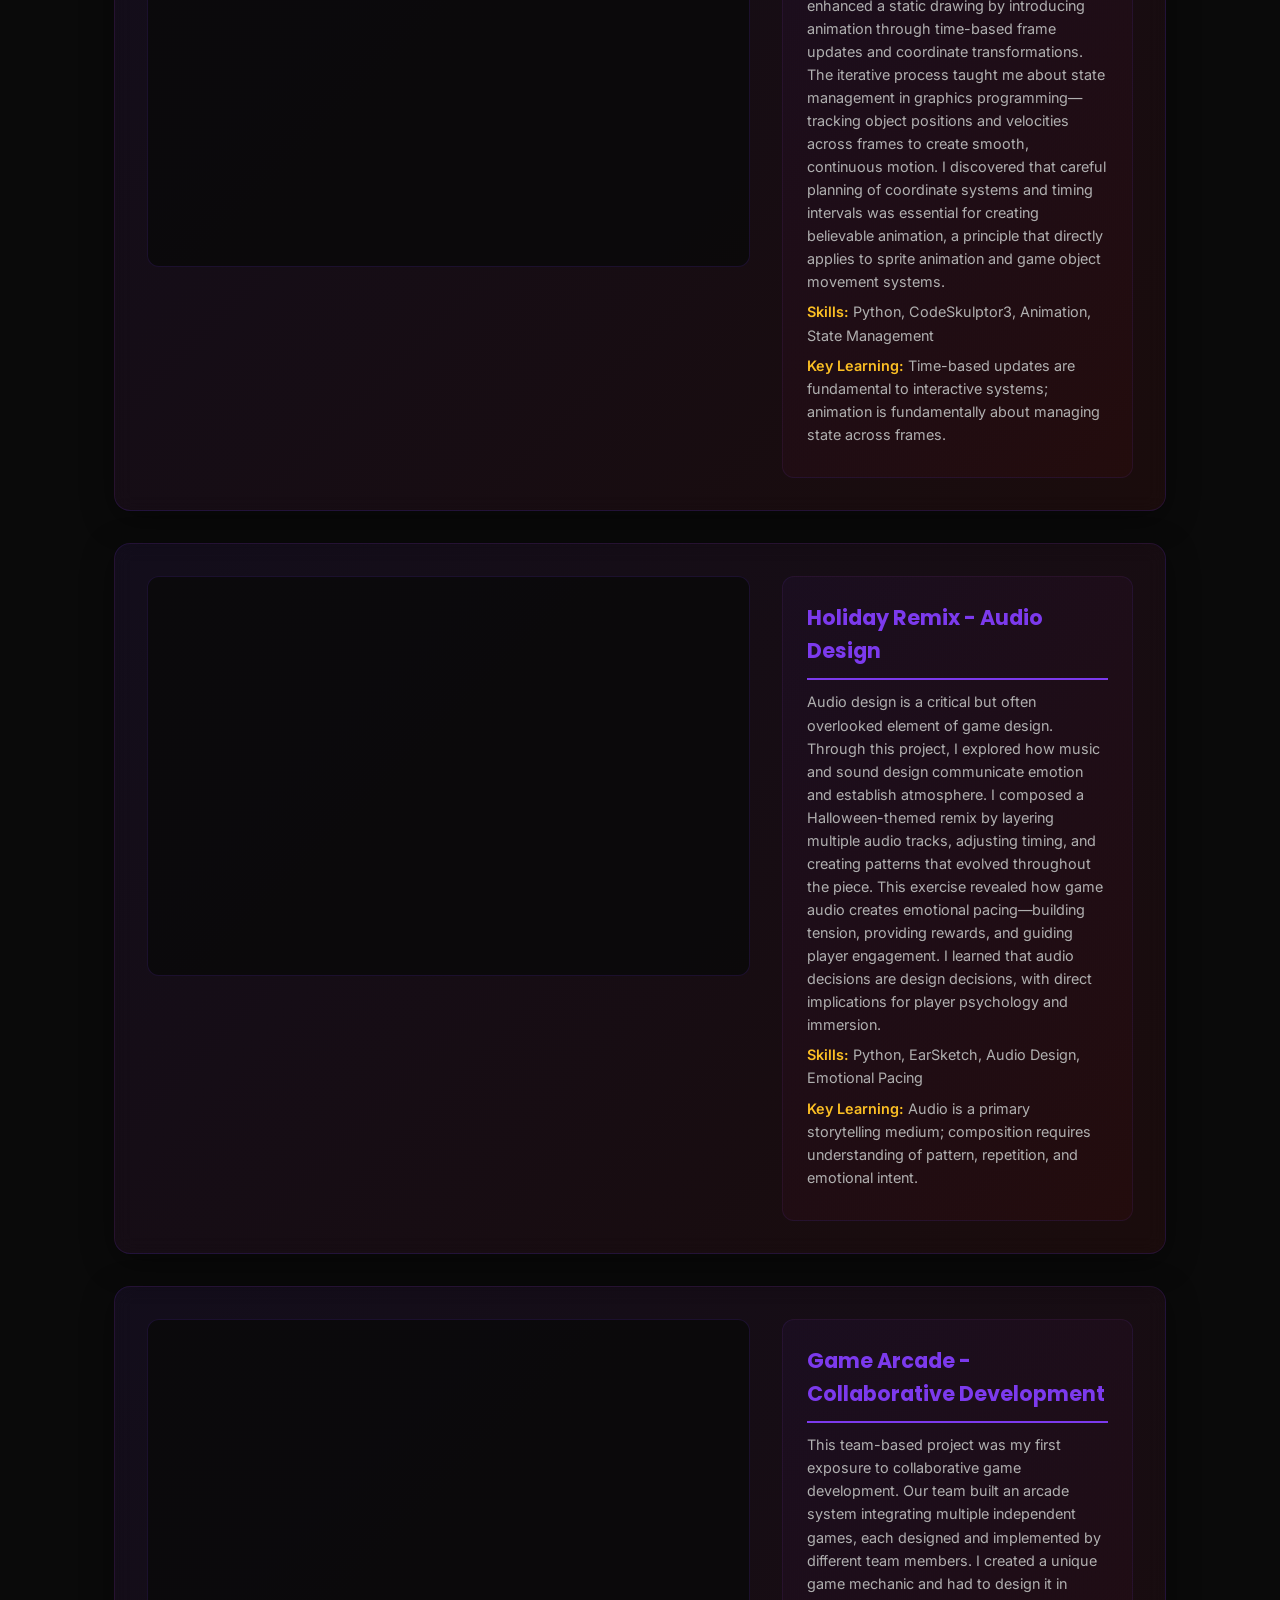
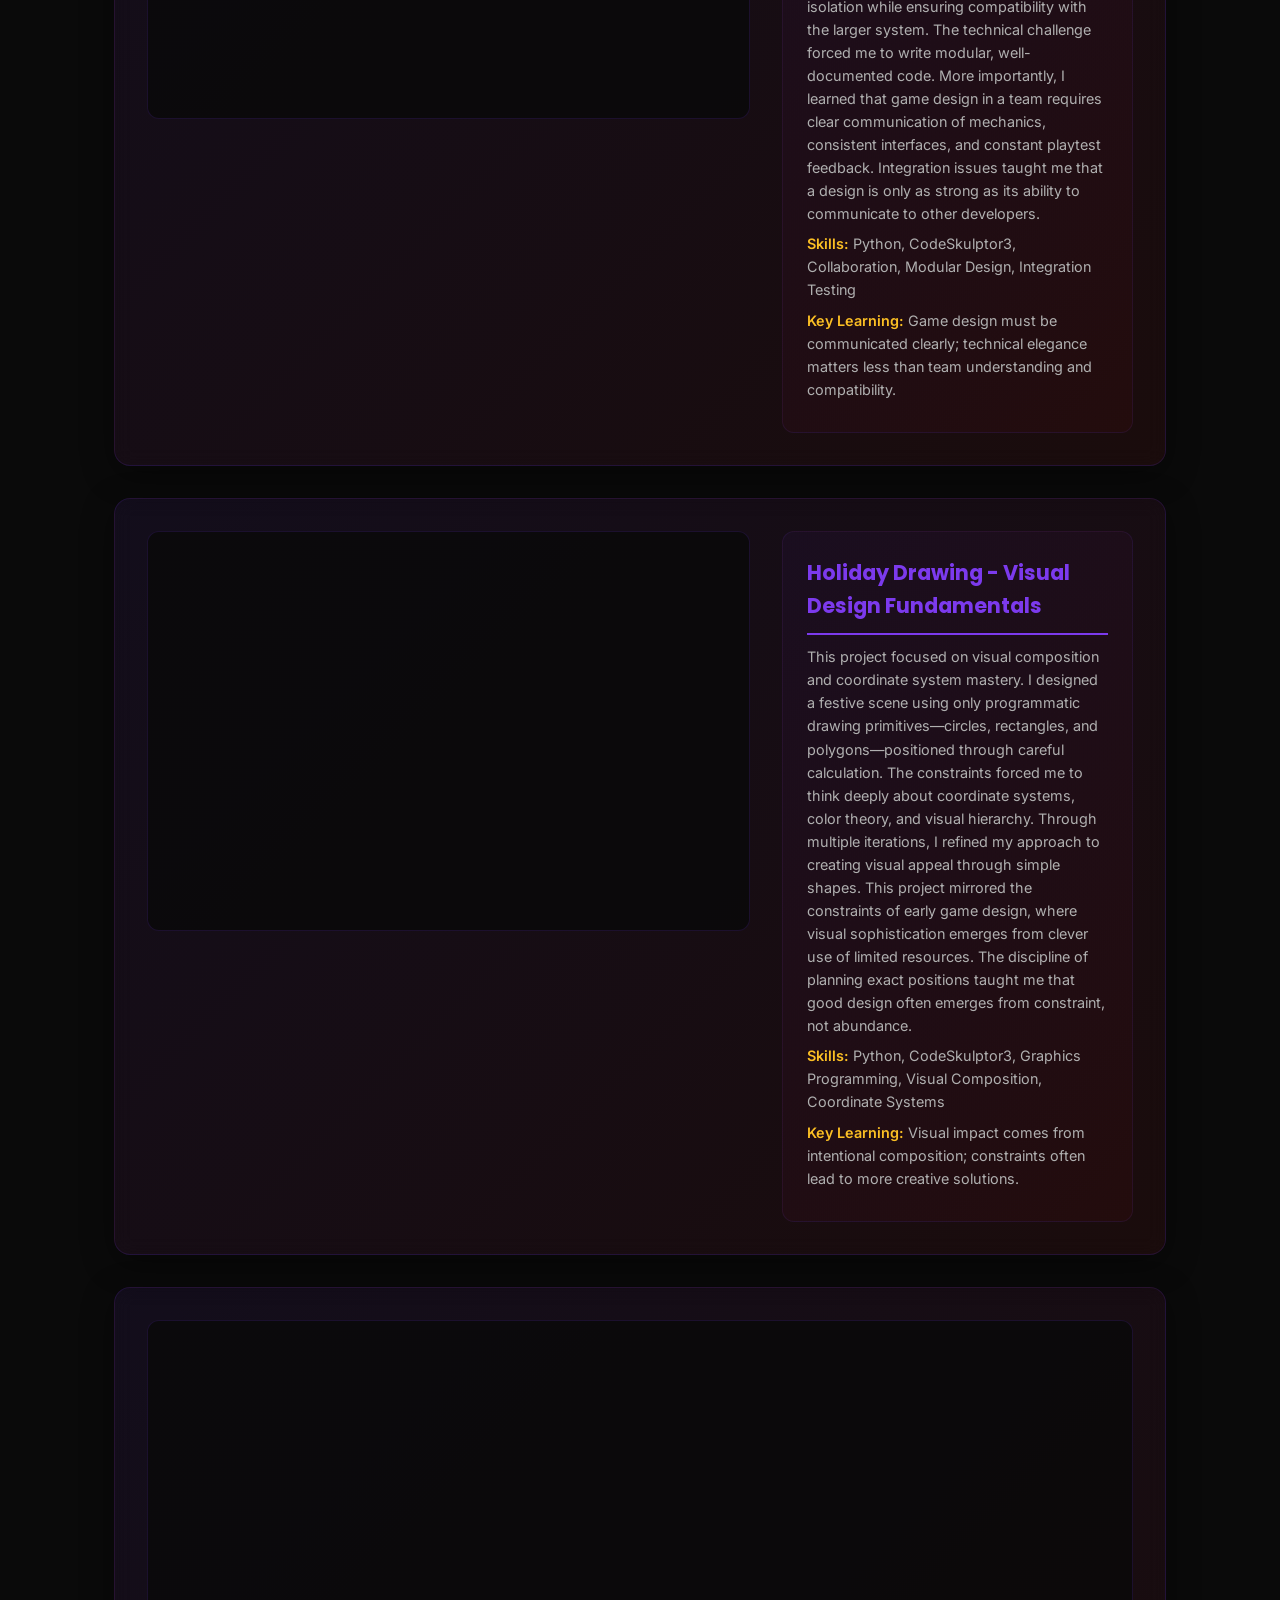
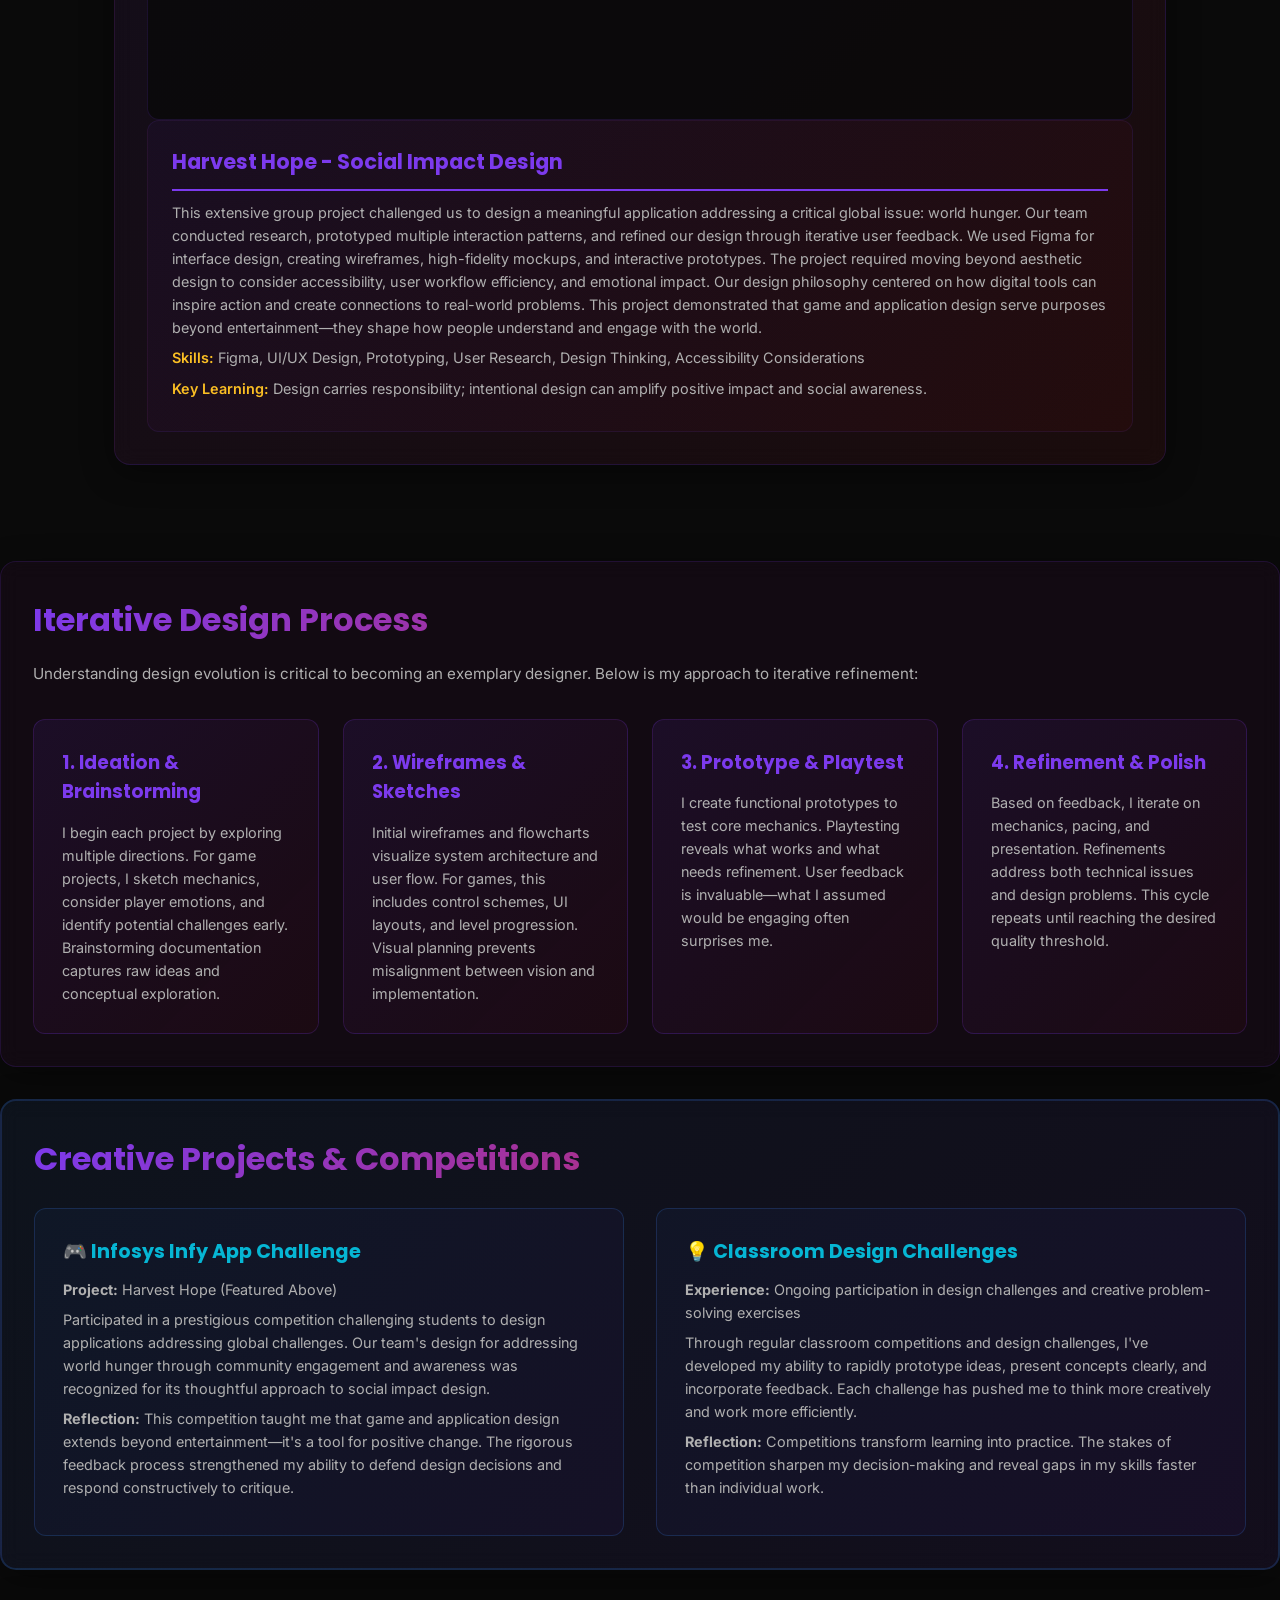
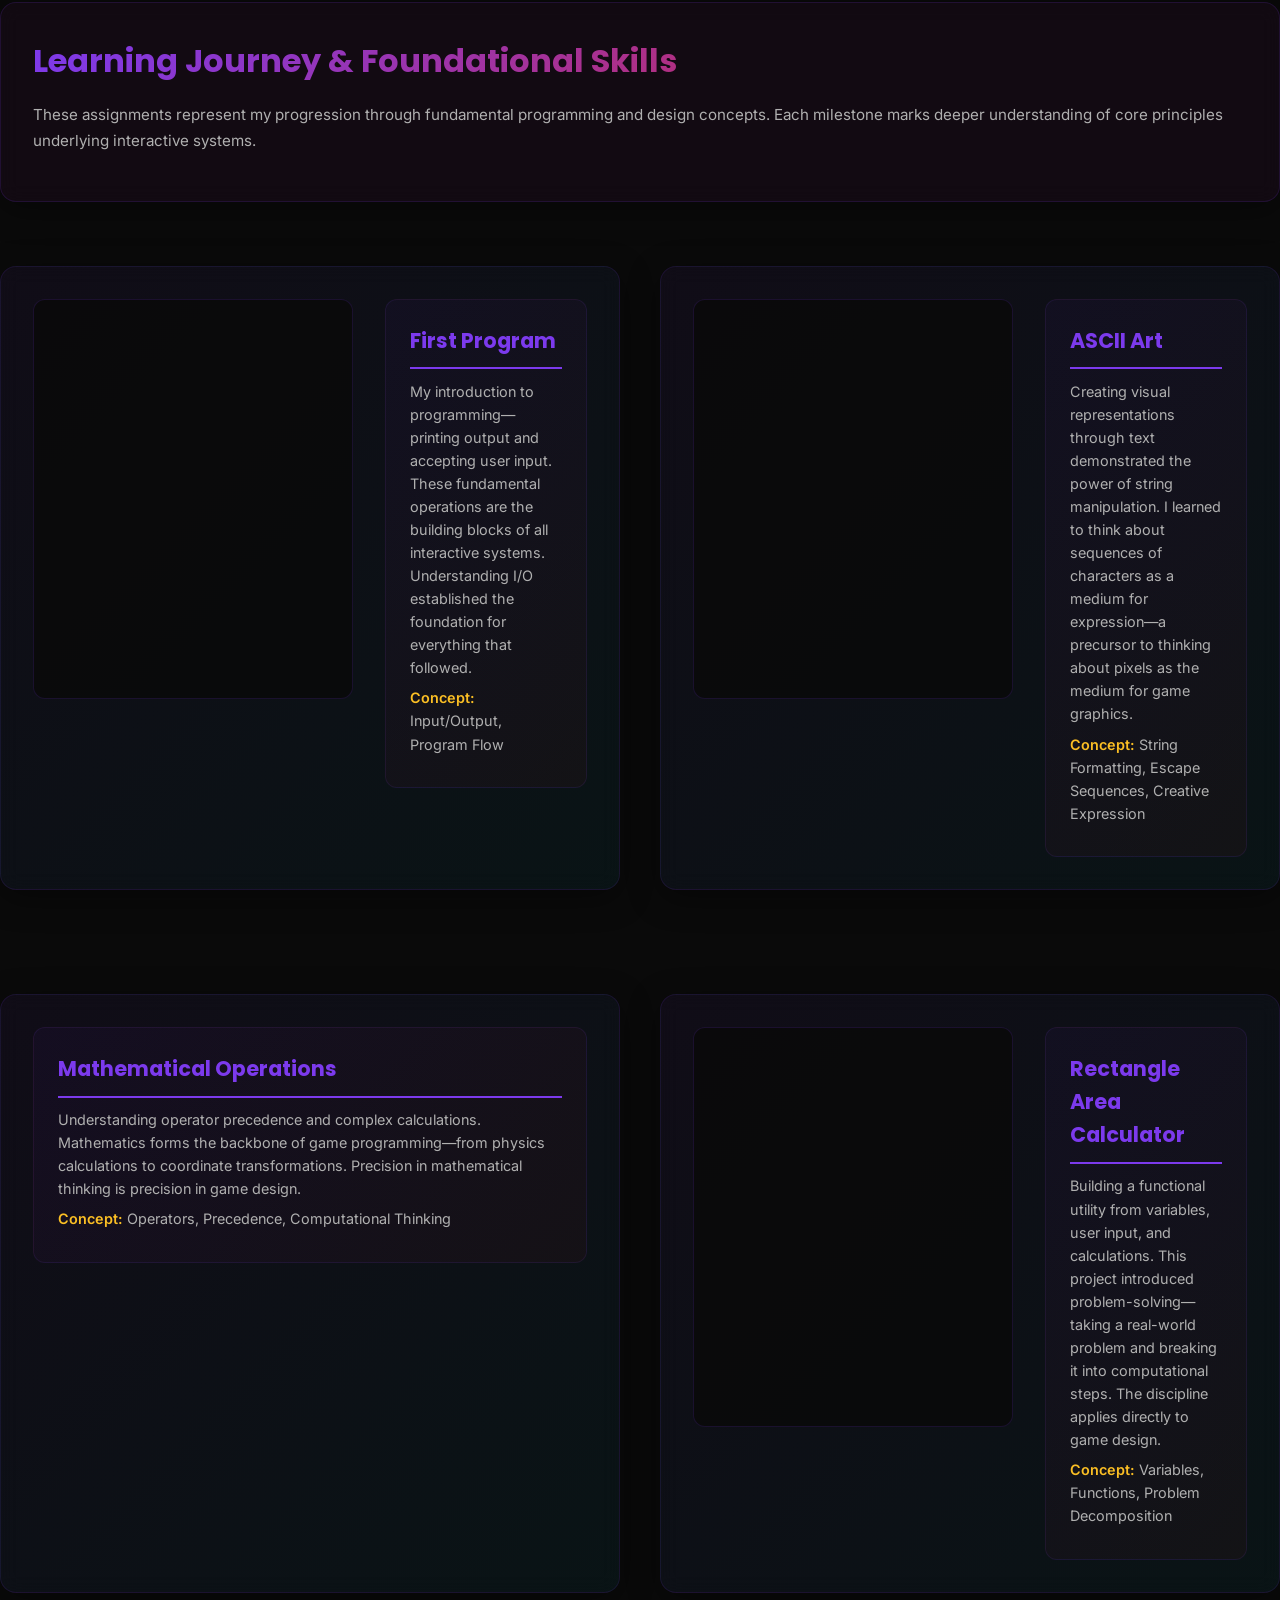
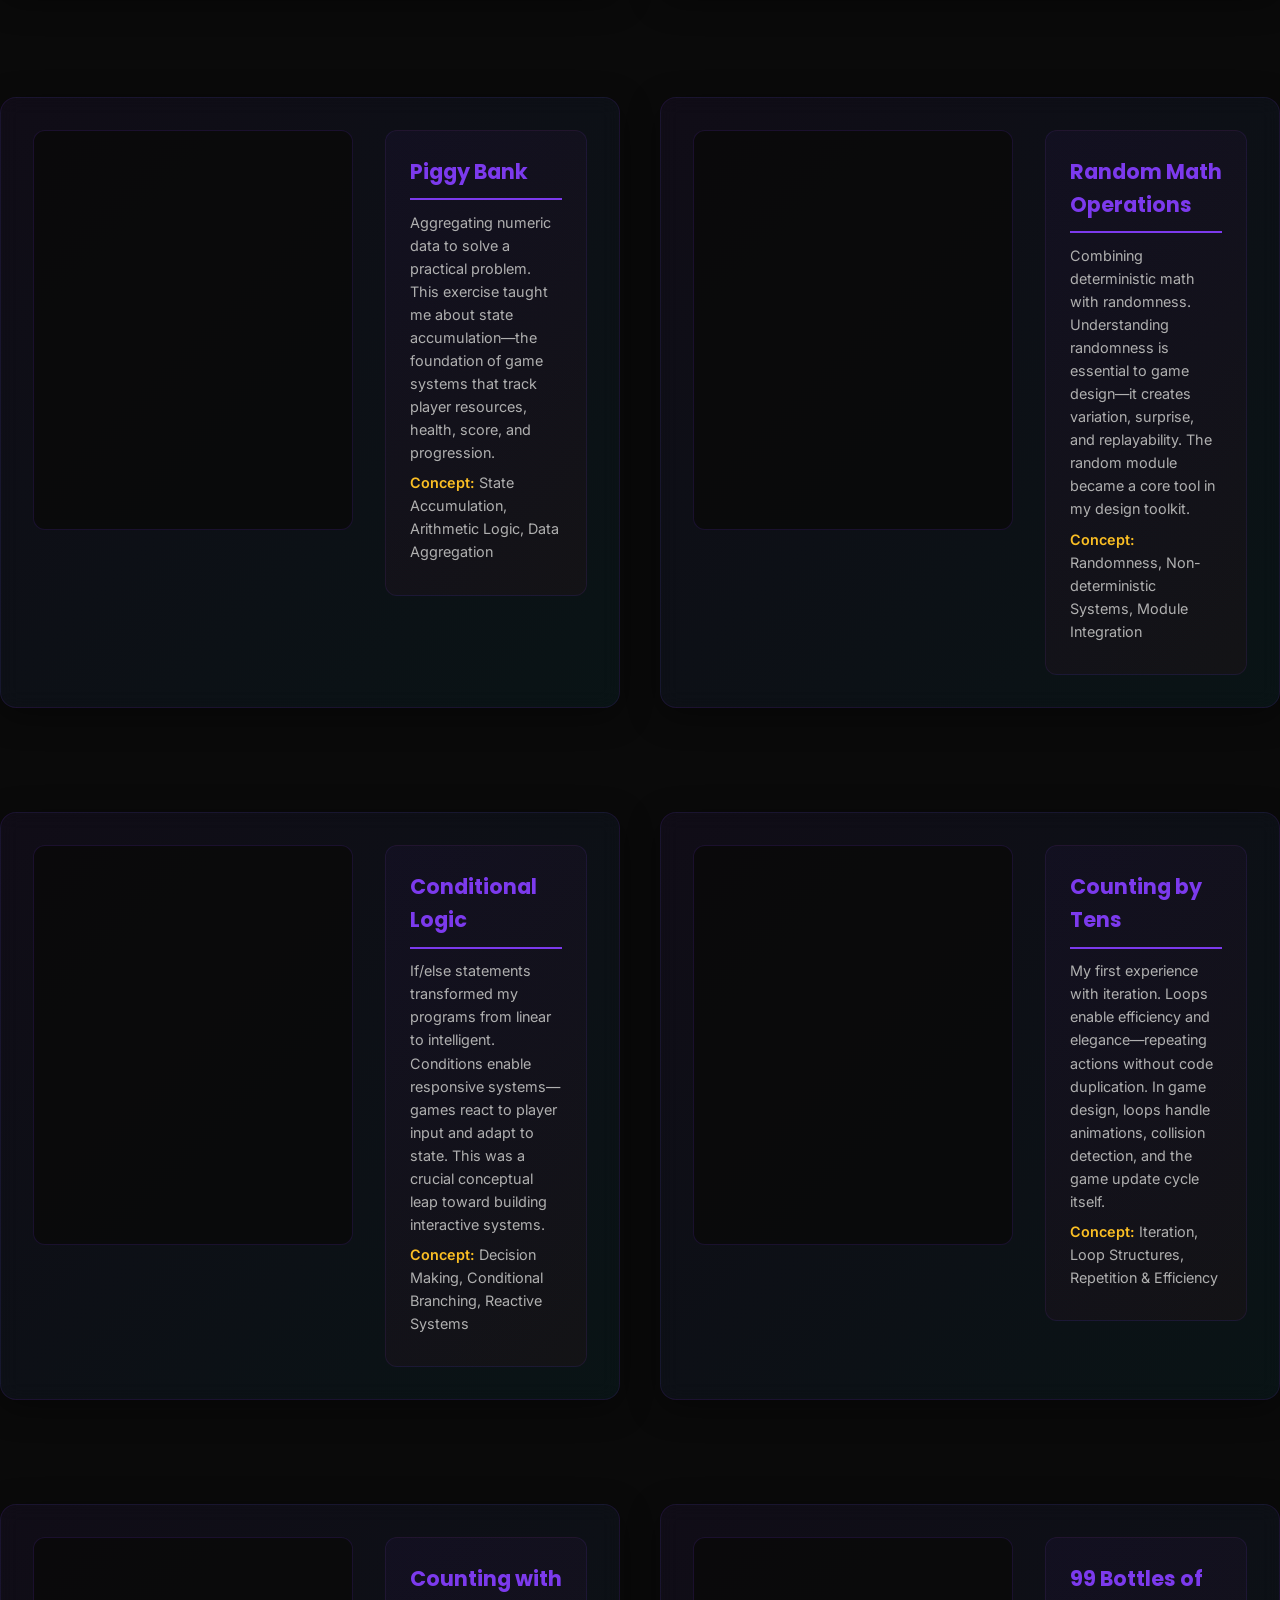
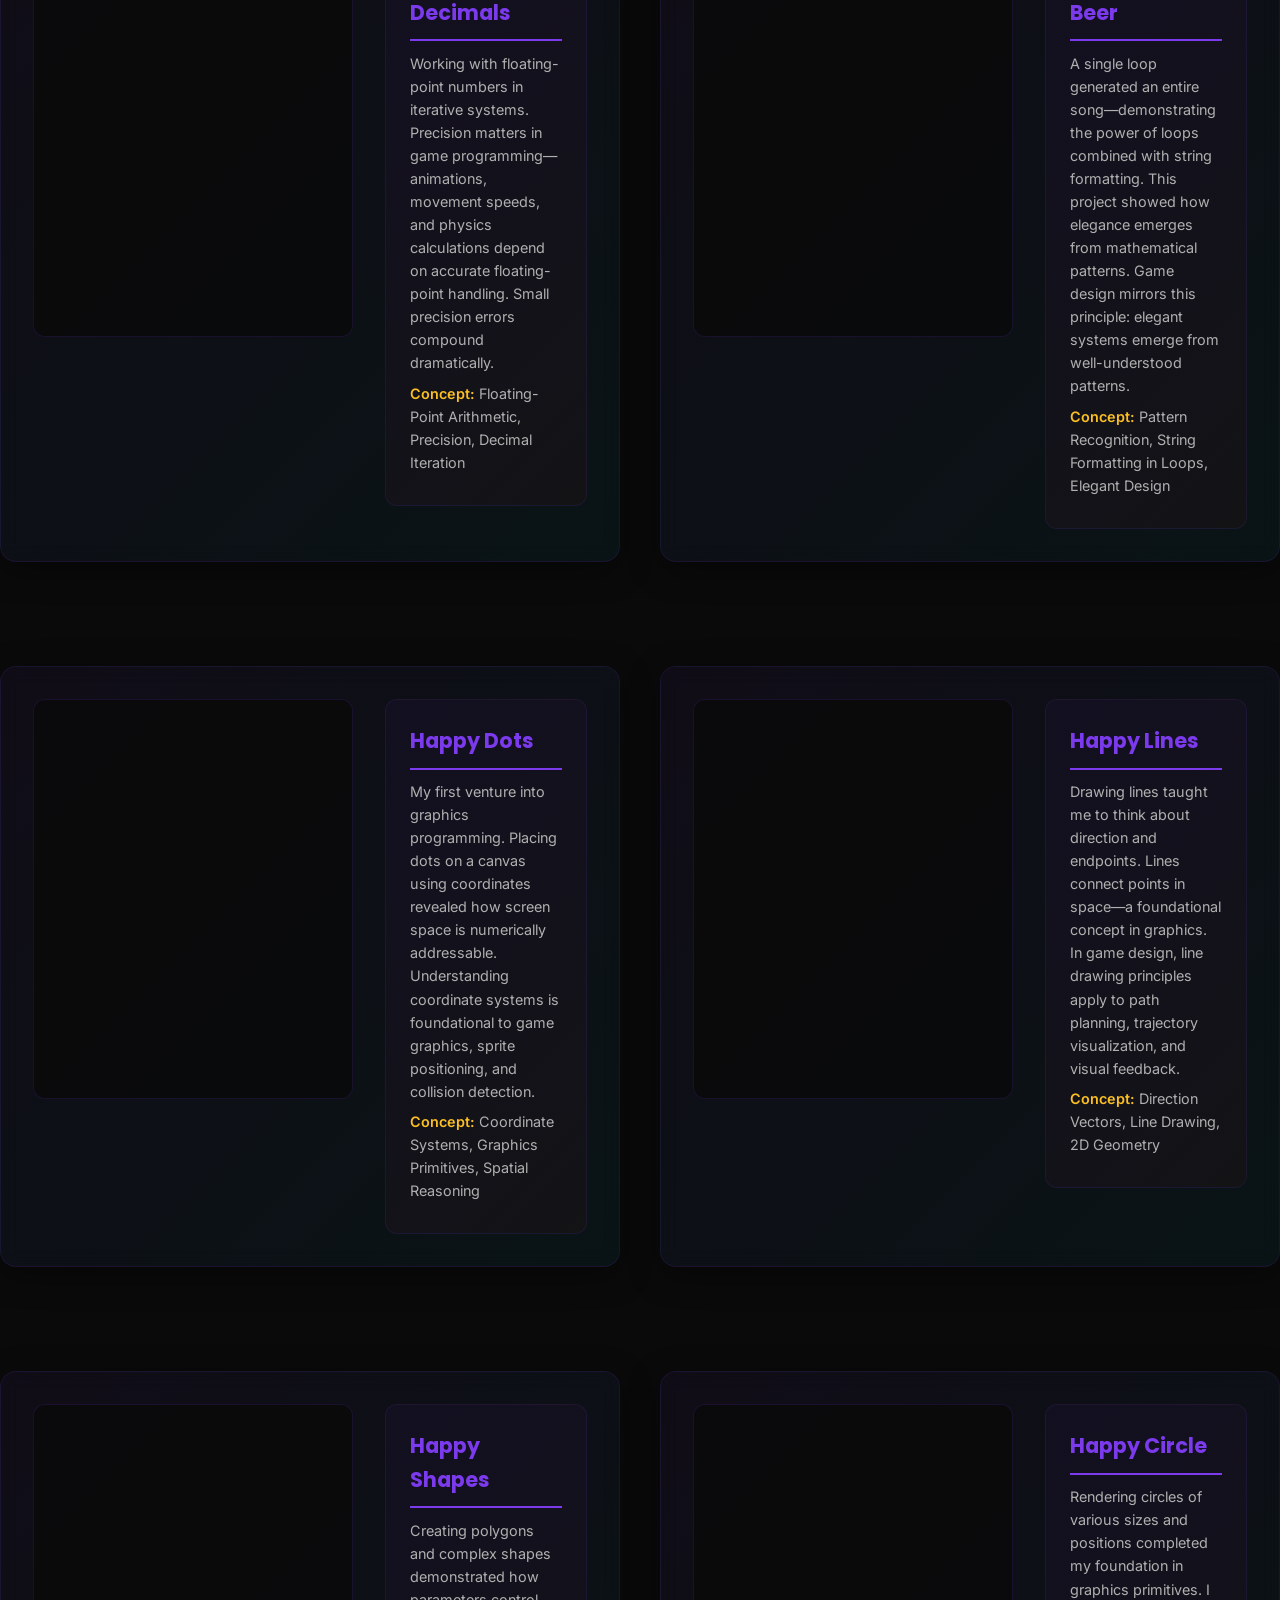
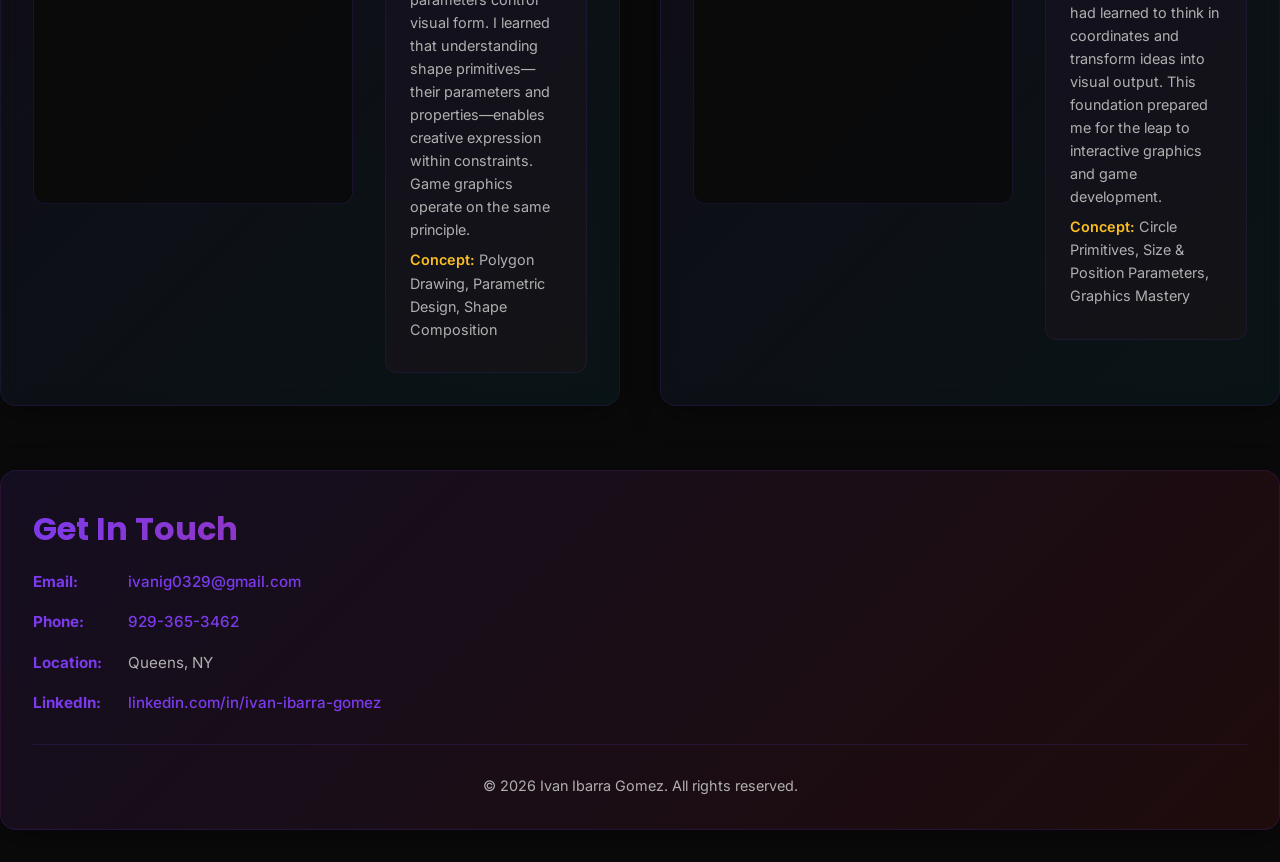
==== commit 73da4017: "added a new project" ====
--- a/index.html
+++ b/index.html
@@ -154,8 +154,7 @@
     <!-- PROJECT 5: Harvest Hope -->
     <section class="resource-card project-card">
       <div class="project">
-        <div class="placeholder-iframe coming-soon">
-          <p>Coming Soon</p>
+        <iframe src="https://kaneysham.github.io/EmberEarth_InfyApp26/?authuser=0" title="Harvest Hope "></iframe>
         </div>
 
         <div class="reflection">
